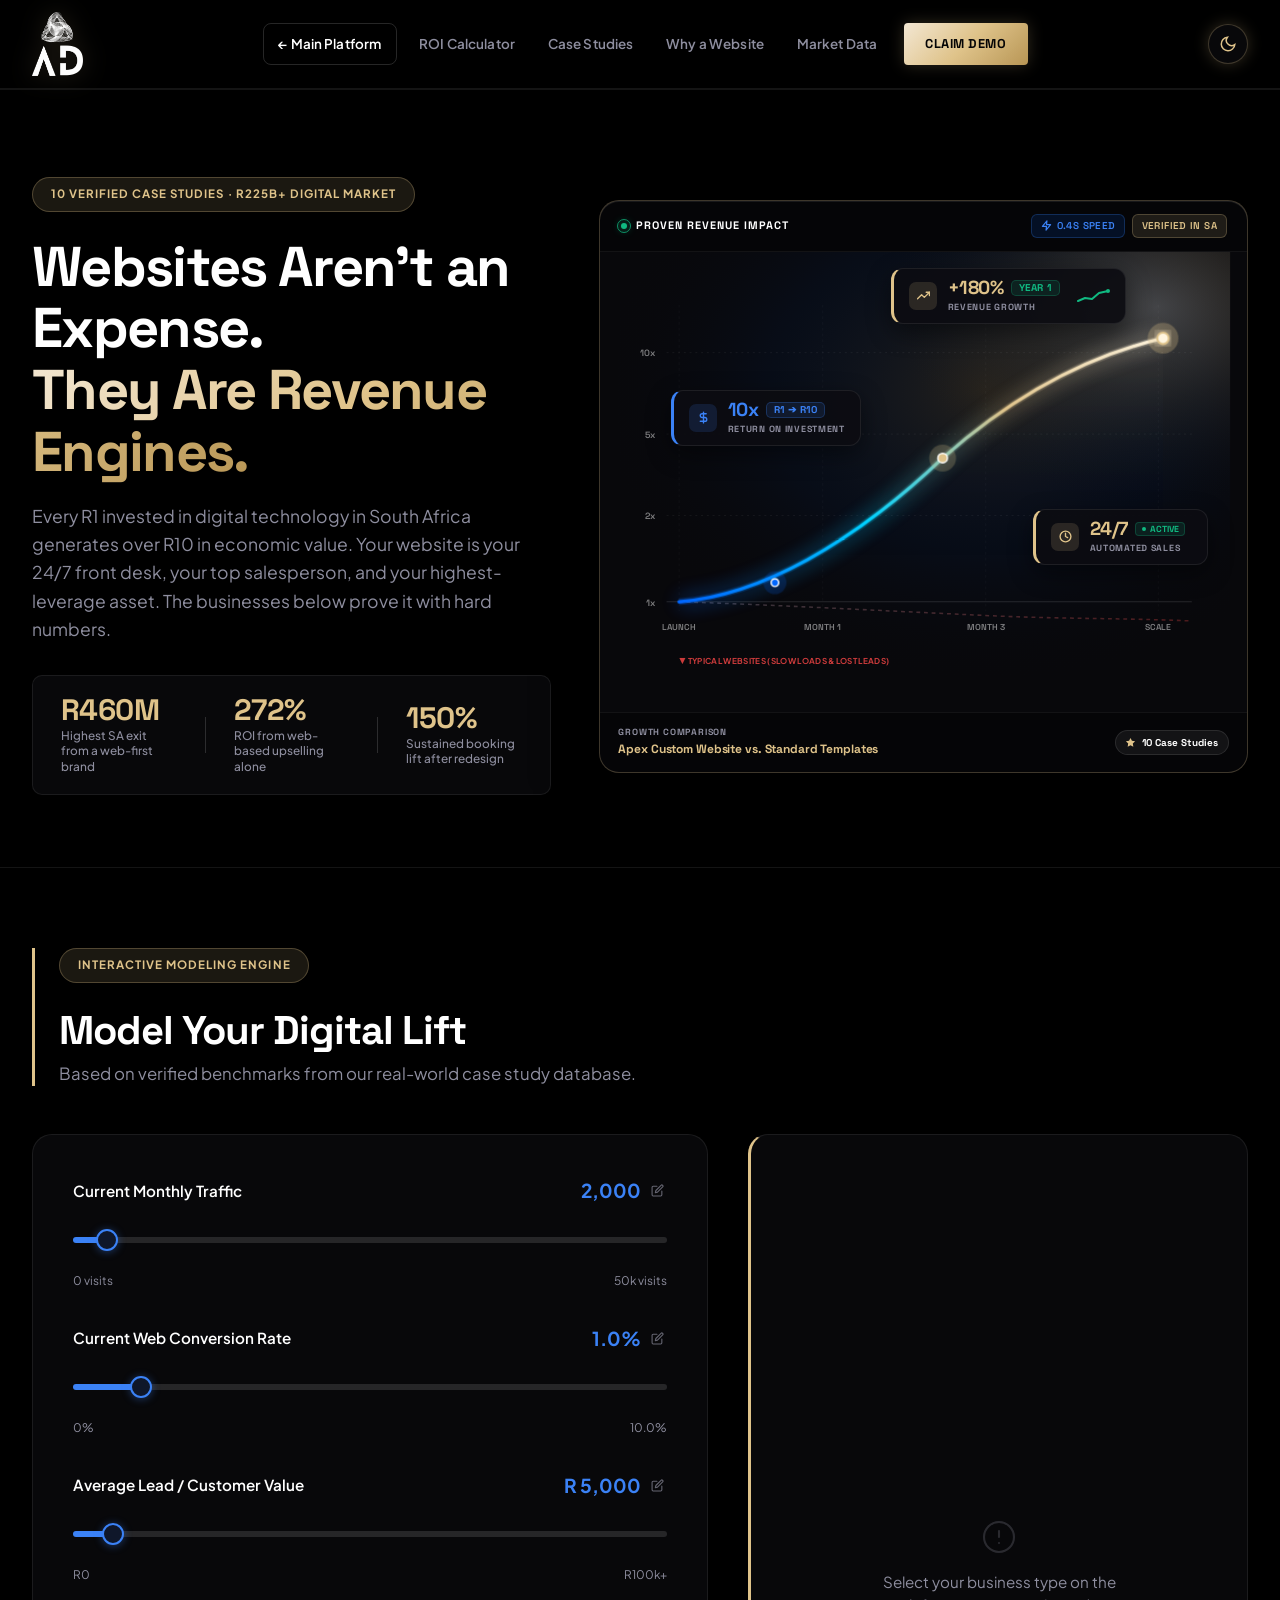
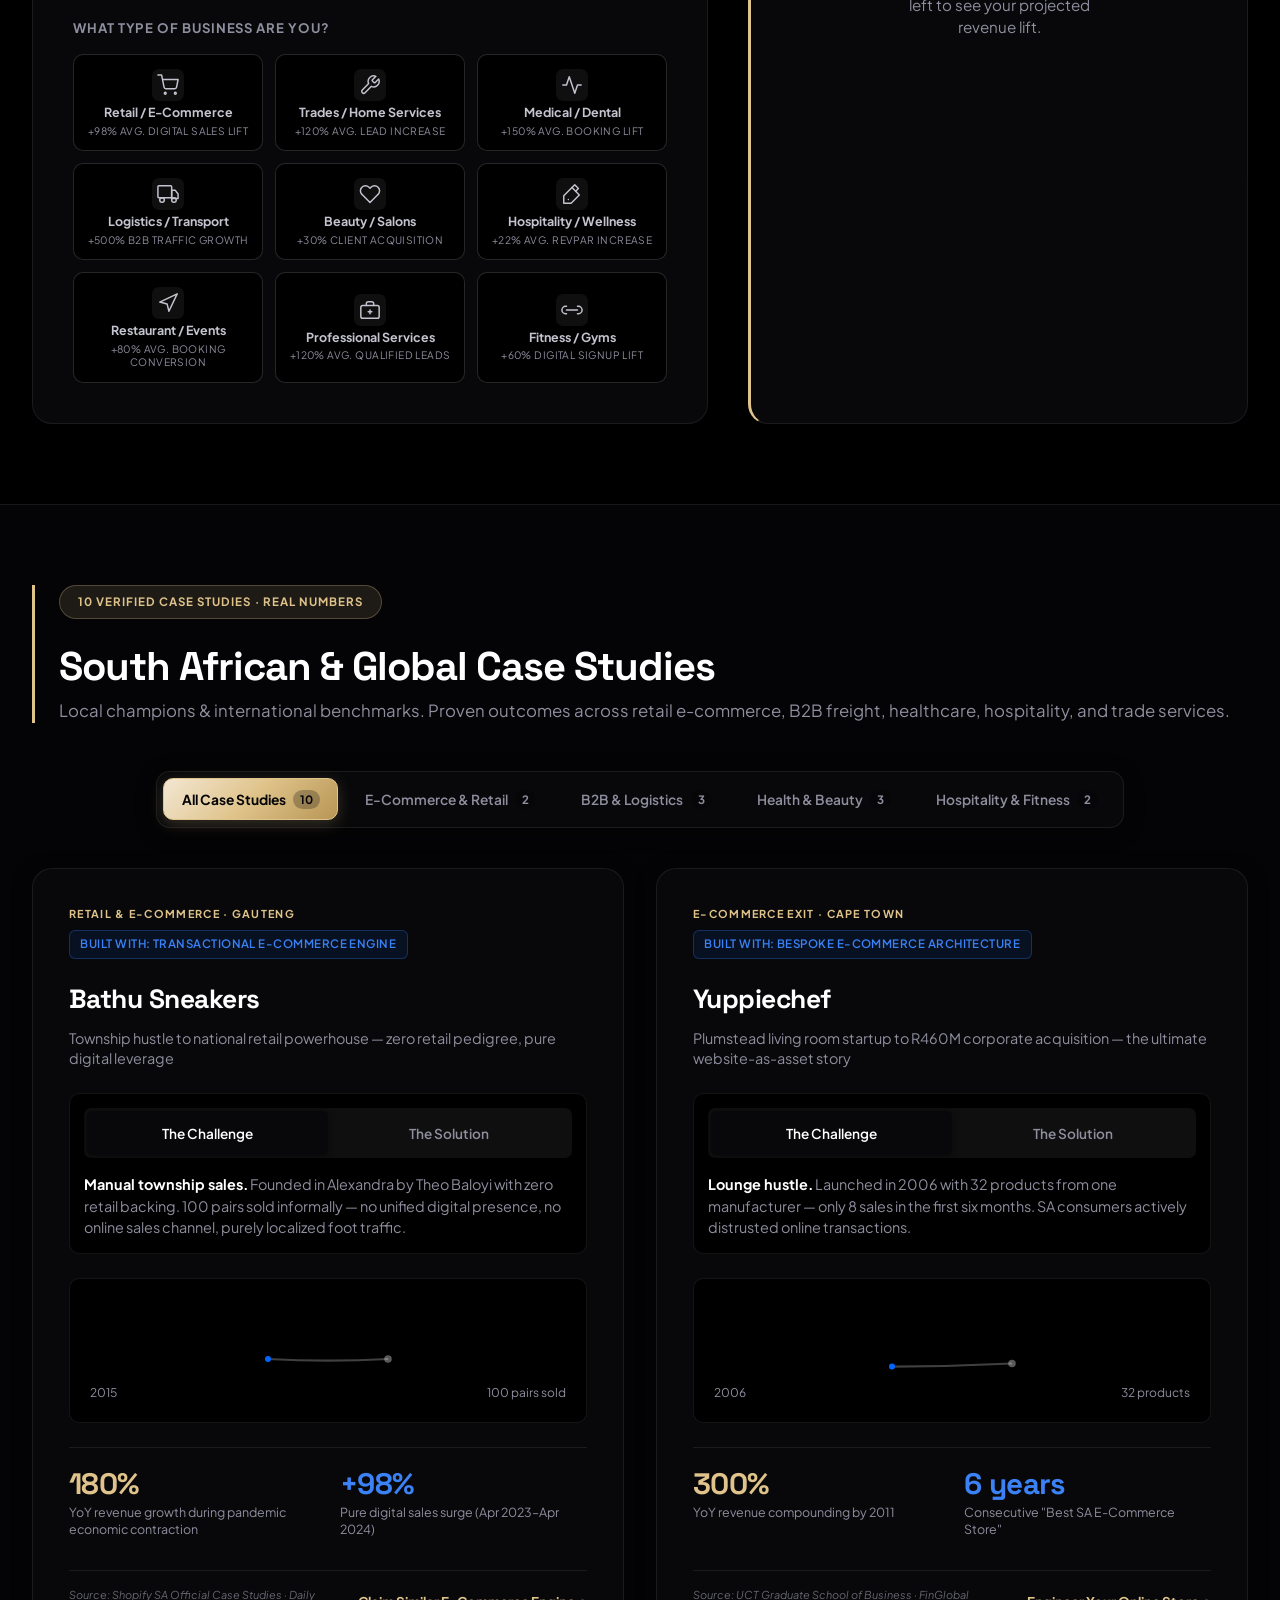
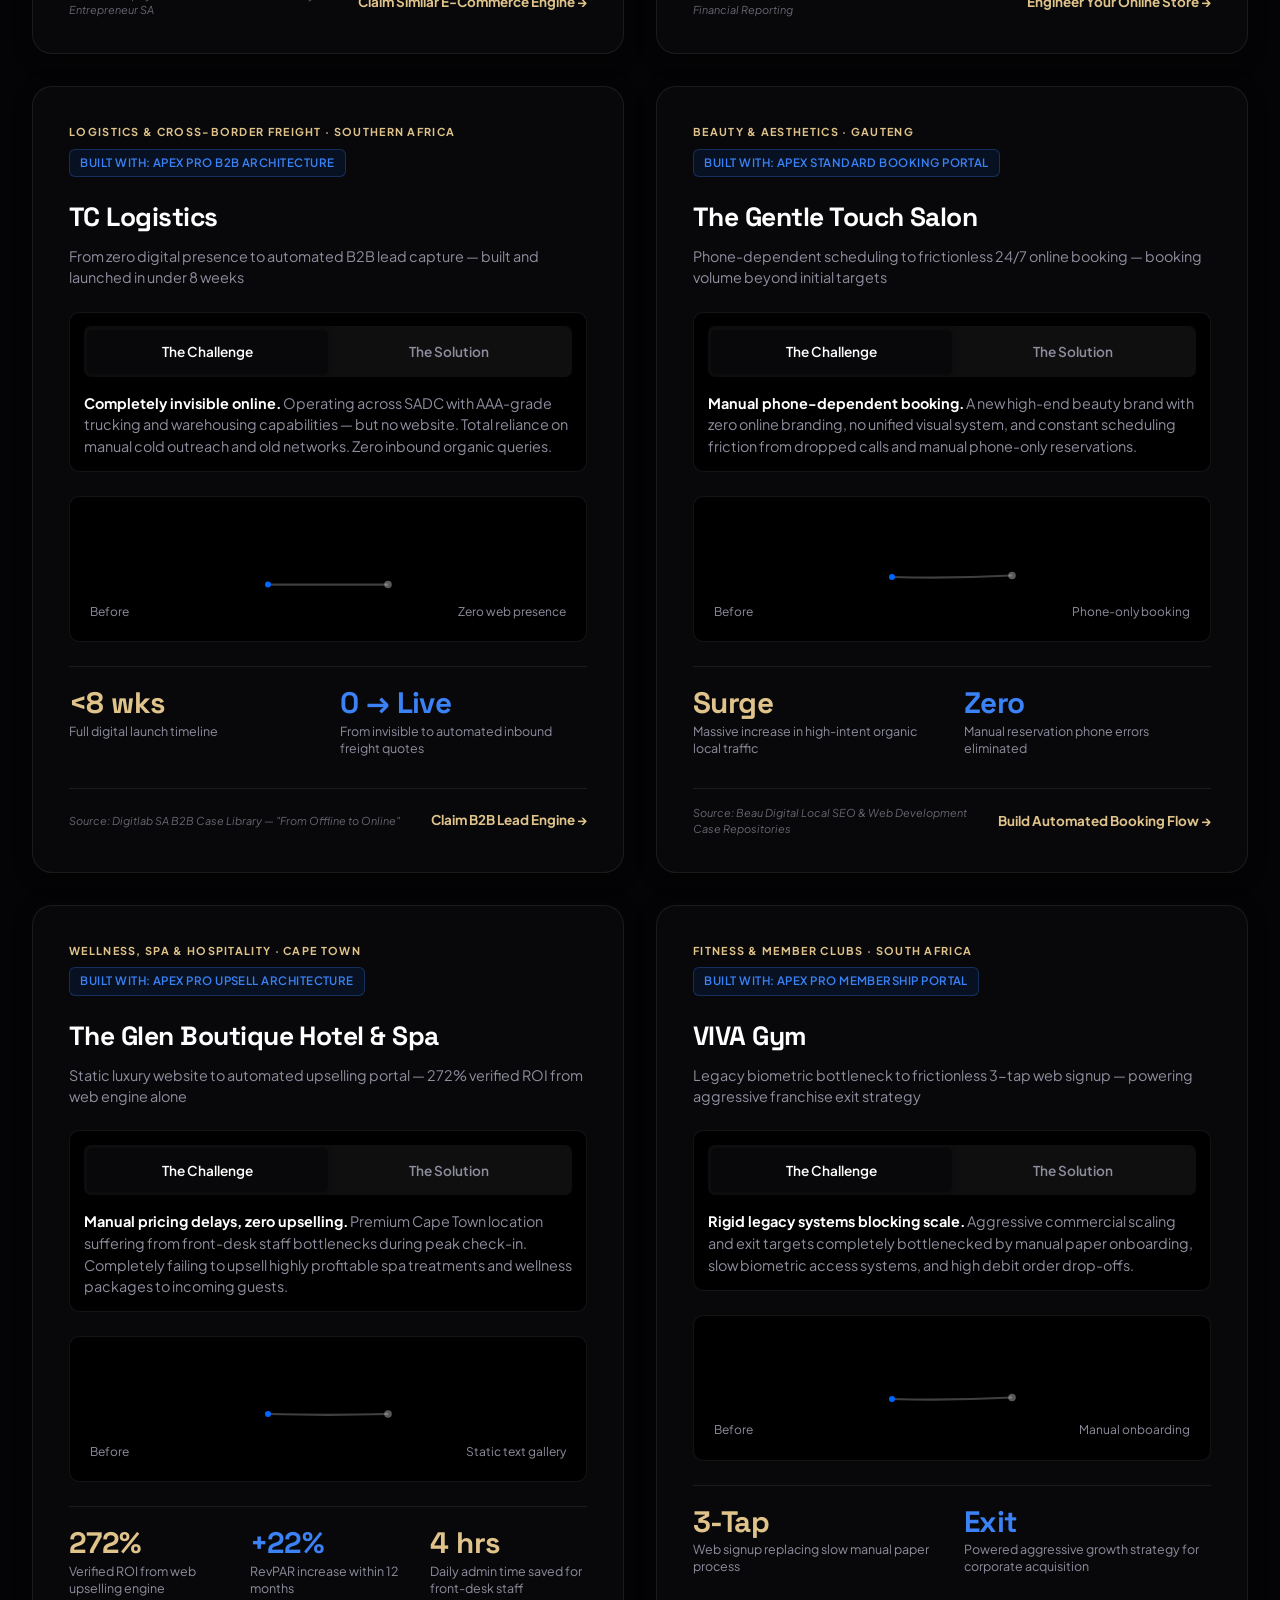
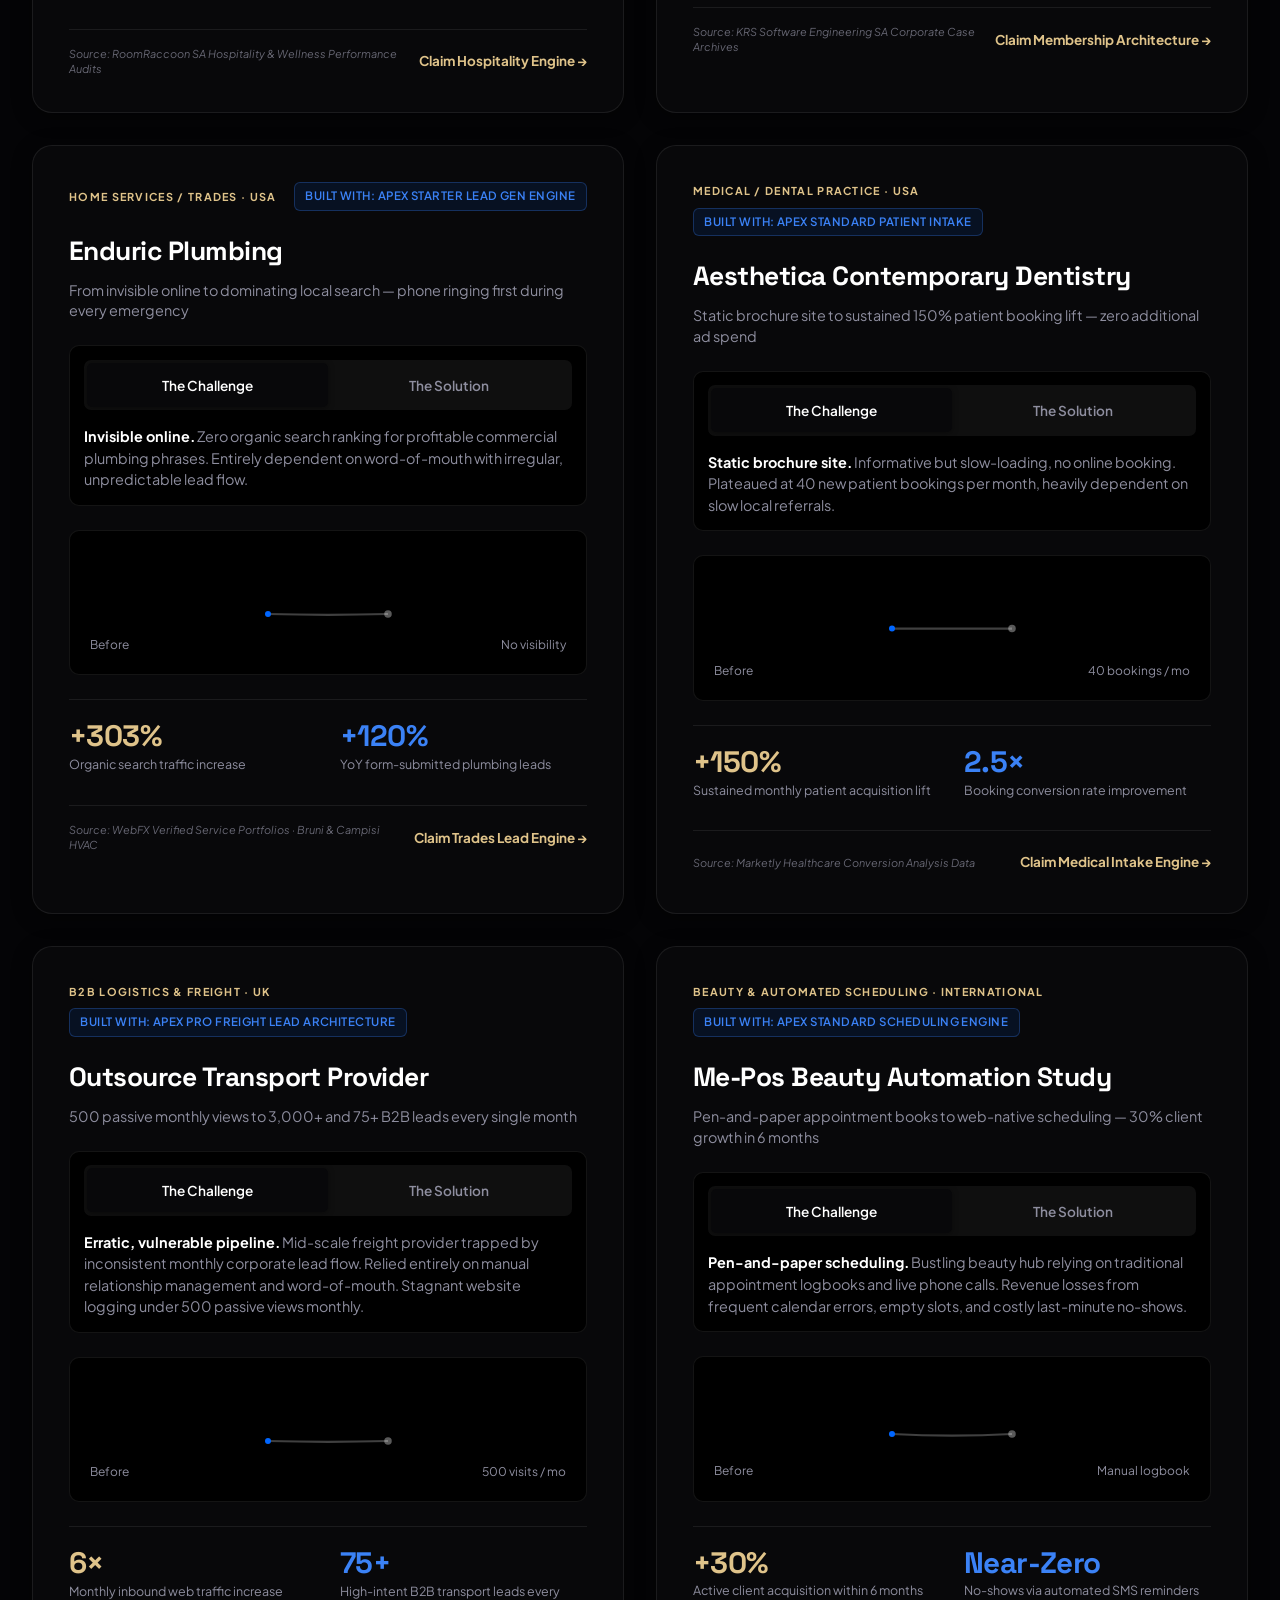
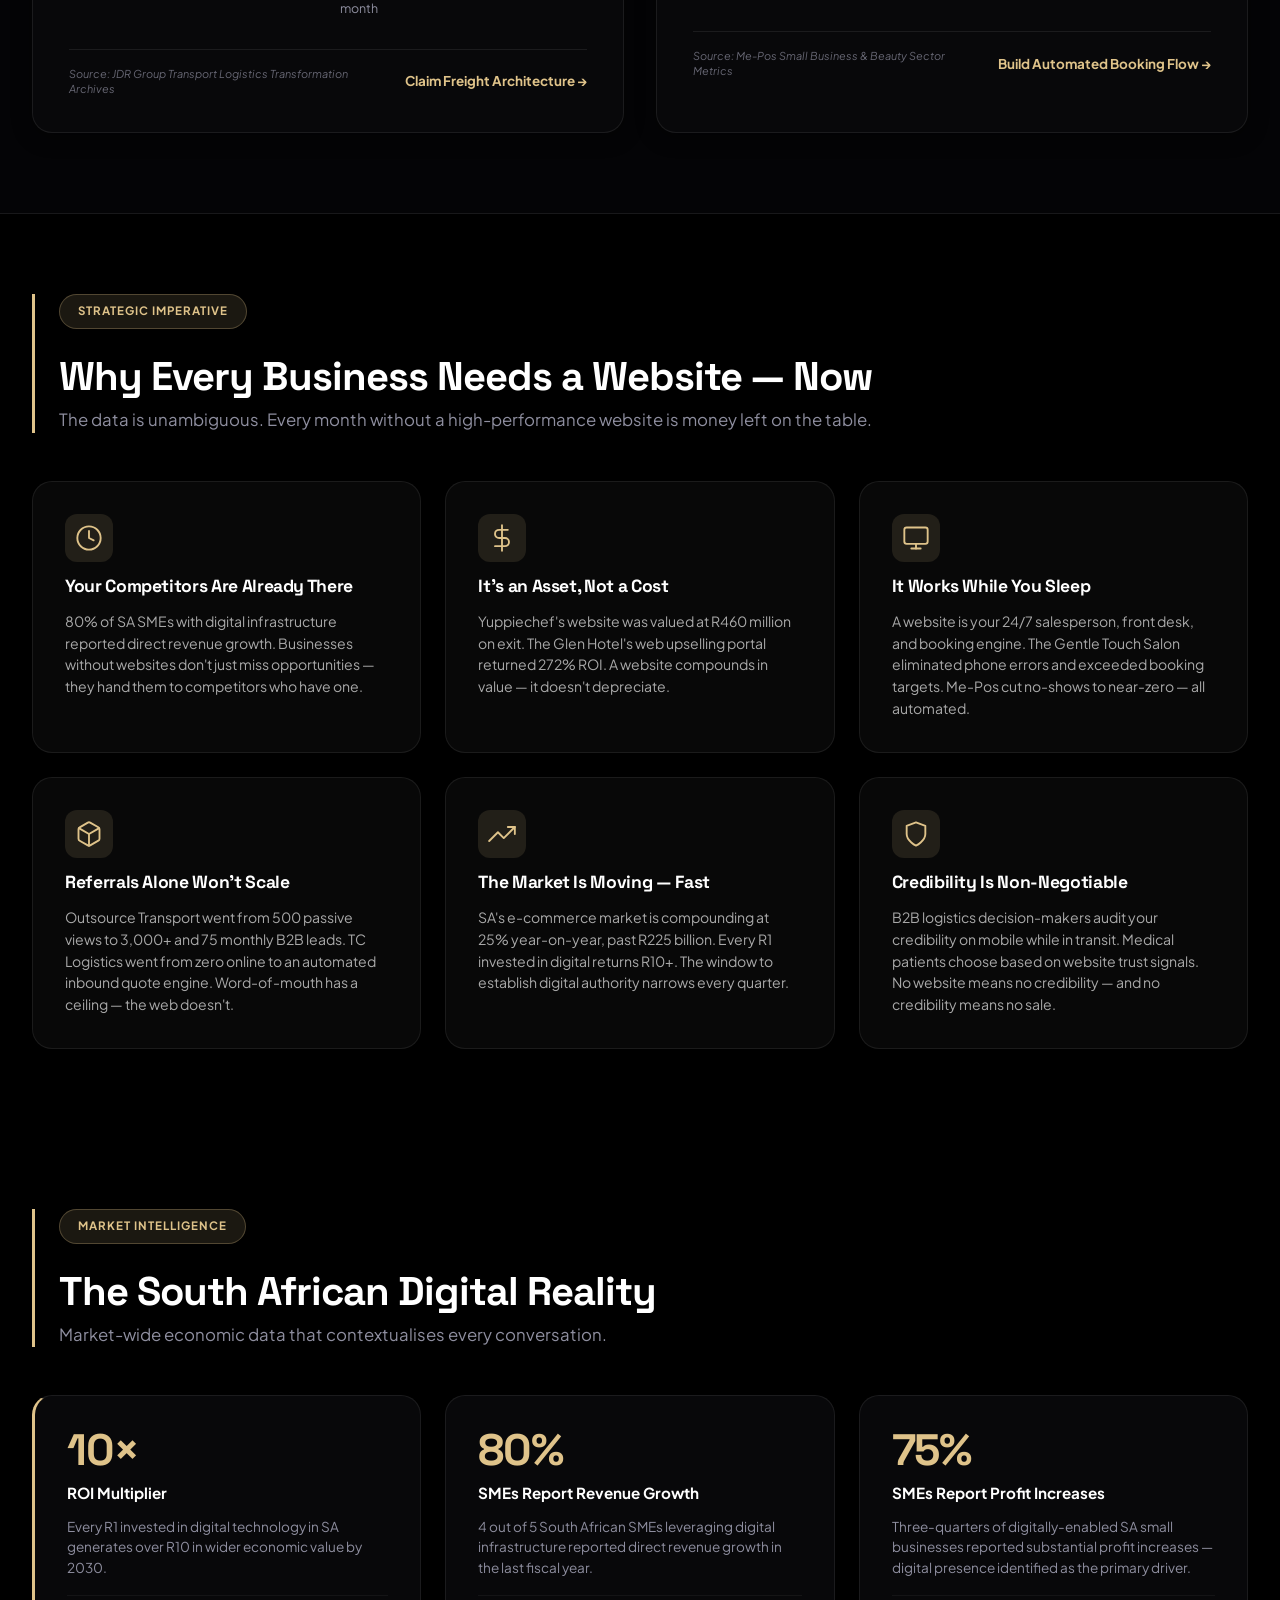
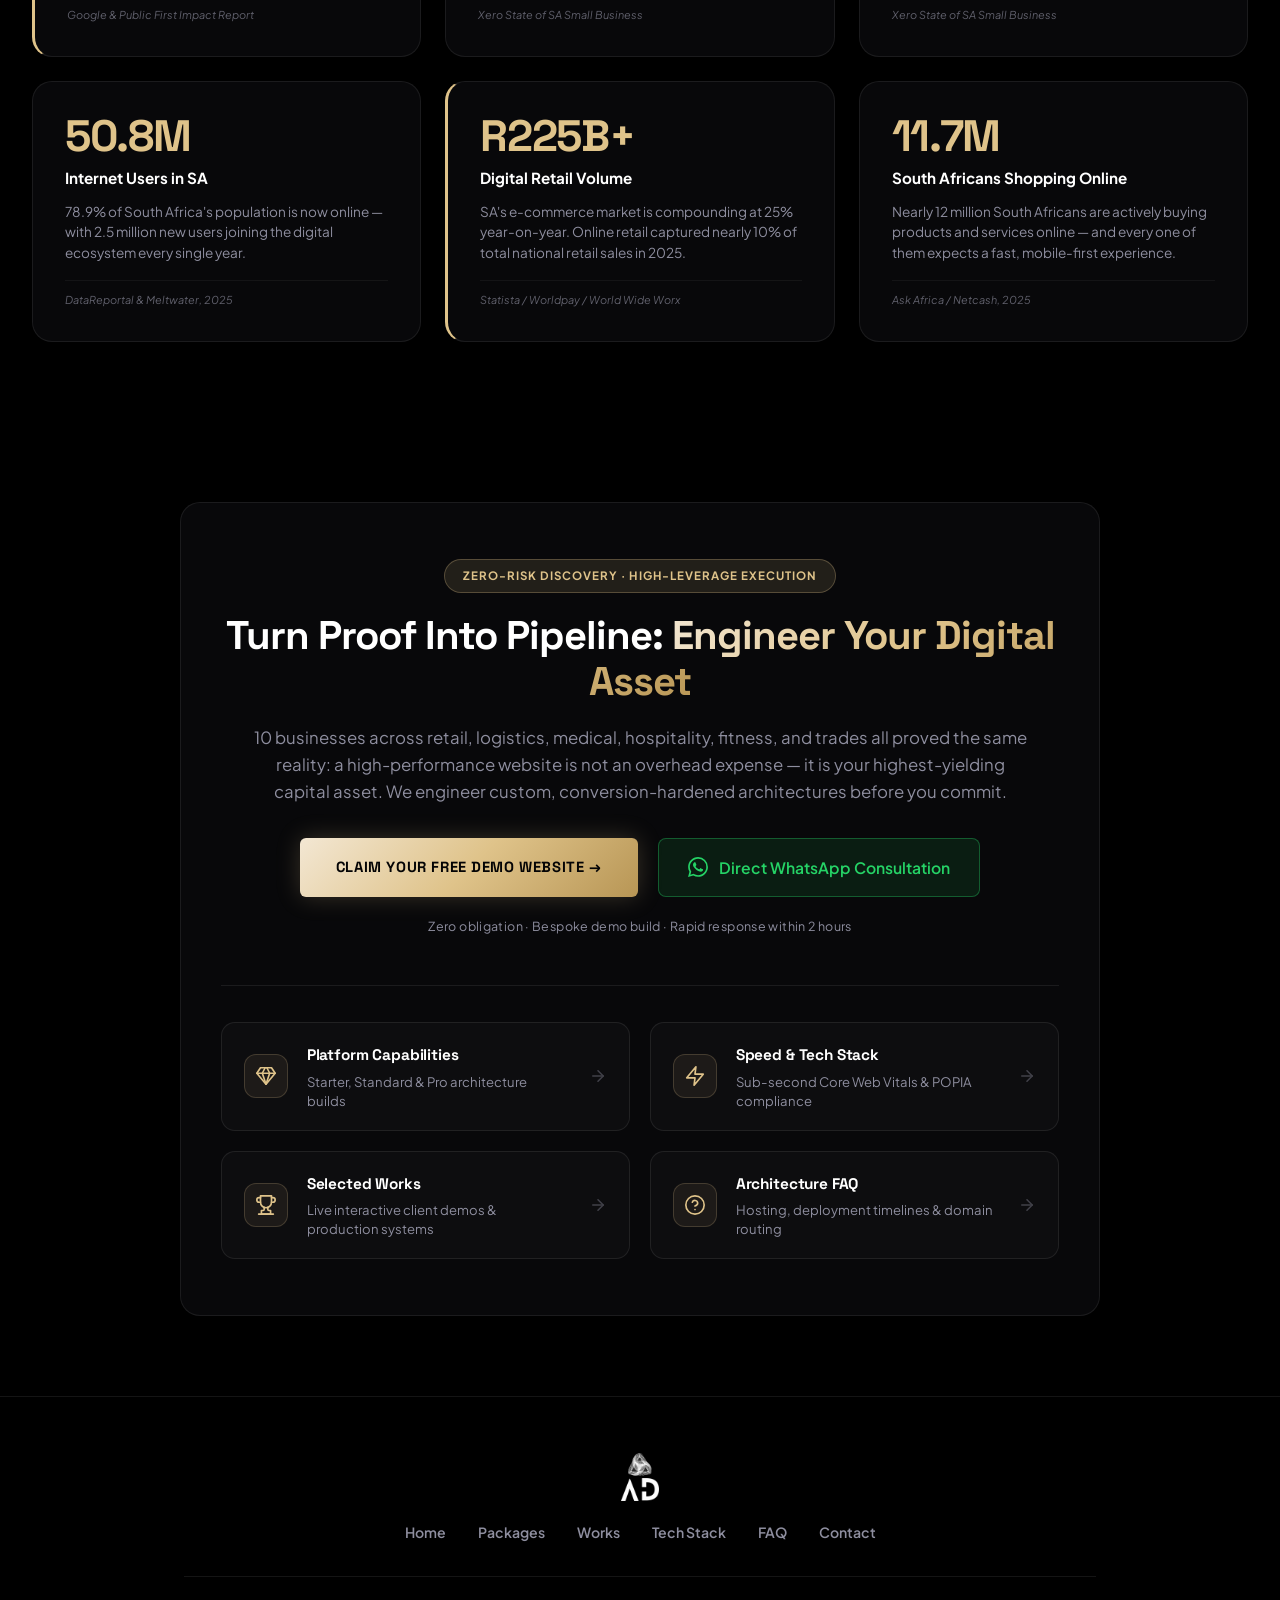
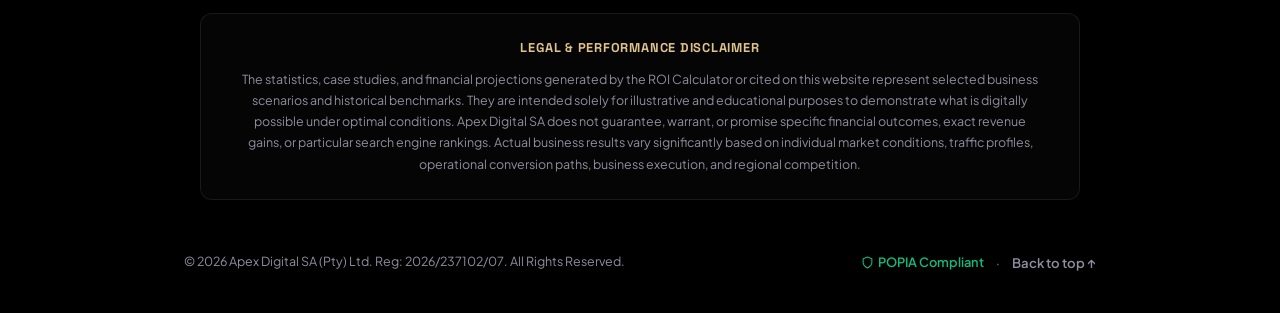
==== case-studies/index.html @ bbe8631a "fix(case-studies): elevate nav-toggle z-index and add SVG close X icon for mobile menu" ====
<!DOCTYPE html>
<html lang="en" data-theme="dark">

<head>
    <meta charset="UTF-8">
    <meta name="viewport" content="width=device-width, initial-scale=1.0">
    <title>Apex Digital — The ROI of a High-Performance Website</title>
    <meta name="description"
        content="Calculate your business's digital revenue lift. Explore 10 verified case studies of South African and global businesses that transformed their bottom line with results-driven web infrastructure.">

    <!-- Canonical URL & Plain-Text LLM Discovery Links -->
    <link rel="canonical" href="https://apexdigitalsa.com/case-studies/">
    <link rel="alternate" type="text/plain" title="LLMs Text" href="/llms.txt">
    <link rel="alternate" type="text/plain" title="LLMs Full Text" href="/llms-full.txt">

    <!-- South Africa Regional Geo Metadata -->
    <meta name="geo.region" content="ZA-KZN">
    <meta name="geo.placename" content="Durban">
    <meta name="geo.position" content="-29.8587;31.0218">
    <meta name="ICBM" content="-29.8587, 31.0218">

    <!-- Theme Initialization Script (Prevents FOUT) -->
    <script>
        (function () {
            const savedTheme = localStorage.getItem('apex_theme') || 'dark';
            document.documentElement.setAttribute('data-theme', savedTheme);
        })();
    </script>

    <!-- Google Fonts: Space Grotesk, Plus Jakarta Sans & Inter -->
    <link rel="preconnect" href="https://fonts.googleapis.com">
    <link rel="preconnect" href="https://fonts.gstatic.com" crossorigin>
    <link
        href="https://fonts.googleapis.com/css2?family=Space+Grotesk:wght@500;600;700&family=Plus+Jakarta+Sans:ital,wght@0,300;0,400;0,500;0,600;0,700;1,400&family=Inter:wght@400;500;600;700&display=swap"
        rel="stylesheet">

    <!-- Favicons -->
    <link rel="icon" type="image/webp" href="../assets/images/logo-icon-gold.webp" id="favicon">
    <link rel="apple-touch-icon" href="../assets/images/logo-icon-gold.webp">

    <!-- Open Graph Metadata -->
    <meta property="og:type" content="website">
    <meta property="og:site_name" content="Apex Digital SA">
    <meta property="og:url" content="https://apexdigitalsa.com/case-studies/">
    <meta property="og:title" content="Apex Digital — The ROI of a High-Performance Website">
    <meta property="og:description"
        content="Calculate your business's digital revenue lift. Explore 10 verified case studies of South African and global businesses.">
    <meta property="og:image" content="https://apexdigitalsa.com/assets/images/logo-dark.webp">
    <meta property="og:locale" content="en_ZA">

    <!-- Twitter Card Metadata -->
    <meta name="twitter:card" content="summary_large_image">
    <meta name="twitter:title" content="Apex Digital — The ROI of a High-Performance Website">
    <meta name="twitter:description"
        content="Calculate your business's digital revenue lift. Explore 10 verified case studies of South African and global businesses.">
    <meta name="twitter:image" content="https://apexdigitalsa.com/assets/images/logo-dark.webp">

    <link rel="stylesheet" href="styles.css?v=3.2">

    <!-- Complete Unified Schema.org & GEO Entity Graph -->
    <script type="application/ld+json">
    {
      "@context": "https://schema.org",
      "@graph": [
        {
          "@type": ["ProfessionalService", "Organization", "LocalBusiness"],
          "@id": "https://apexdigitalsa.com/#organization",
          "name": "Apex Digital SA",
          "legalName": "Apex Digital SA (Pty) Ltd",
          "taxID": "2026/237102/07",
          "url": "https://apexdigitalsa.com",
          "logo": "https://apexdigitalsa.com/assets/images/logo-dark.webp",
          "image": "https://apexdigitalsa.com/assets/images/logo-dark.webp",
          "telephone": "+27695224226",
          "email": "apexdigtl@gmail.com",
          "priceRange": "R1500 - R10000+",
          "address": {
            "@type": "PostalAddress",
            "streetAddress": "Umhlanga Ridge",
            "addressLocality": "Durban",
            "addressRegion": "KwaZulu-Natal",
            "postalCode": "4319",
            "addressCountry": "ZA"
          },
          "geo": {
            "@type": "GeoCoordinates",
            "latitude": -29.8587,
            "longitude": 31.0218
          },
          "sameAs": [
            "https://www.linkedin.com/company/apex-digital-southafrica/",
            "https://www.instagram.com/apexdigital_sa/",
            "https://linktr.ee/ApexDigital_",
            "https://share.google/1nVQq2o9XWzpIxlK1",
            "https://eservices.cipc.co.za/CompanySearch.aspx?reg=2026/237102/07"
          ]
        },
        {
          "@type": "WebSite",
          "@id": "https://apexdigitalsa.com/#website",
          "url": "https://apexdigitalsa.com",
          "name": "Apex Digital SA",
          "publisher": {
            "@id": "https://apexdigitalsa.com/#organization"
          }
        },
        {
          "@type": "CollectionPage",
          "@id": "https://apexdigitalsa.com/case-studies/#webpage",
          "url": "https://apexdigitalsa.com/case-studies/",
          "name": "Apex Digital ROI Case Study Showroom & Interactive Revenue Lift Calculator",
          "description": "Interactive case studies and ROI calculator demonstrating the real financial lift of high-performance websites for South African and global businesses across 10 business sectors.",
          "isPartOf": {
            "@id": "https://apexdigitalsa.com/#website"
          },
          "about": {
            "@id": "https://apexdigitalsa.com/#organization"
          },
          "breadcrumb": {
            "@id": "https://apexdigitalsa.com/case-studies/#breadcrumb"
          },
          "primaryImageOfPage": {
            "@type": "ImageObject",
            "url": "https://apexdigitalsa.com/assets/images/logo-dark.webp"
          },
          "inLanguage": "en-ZA"
        },
        {
          "@type": "BreadcrumbList",
          "@id": "https://apexdigitalsa.com/case-studies/#breadcrumb",
          "itemListElement": [
            {
              "@type": "ListItem",
              "position": 1,
              "name": "Home",
              "item": "https://apexdigitalsa.com/"
            },
            {
              "@type": "ListItem",
              "position": 2,
              "name": "Case Studies & ROI Engine",
              "item": "https://apexdigitalsa.com/case-studies/"
            }
          ]
        },
        {
          "@type": "WebApplication",
          "@id": "https://apexdigitalsa.com/case-studies/#roi-calculator",
          "name": "Apex Digital Revenue Lift & ROI Modeling Engine",
          "applicationCategory": "BusinessApplication",
          "operatingSystem": "All",
          "browserRequirements": "Requires modern JavaScript-enabled browser",
          "offers": {
            "@type": "Offer",
            "price": "0",
            "priceCurrency": "ZAR"
          },
          "description": "Interactive client modeling tool calculating monthly digital revenue projections, net revenue lift, and annualised value based on verified South African and international case study benchmarks."
        },
        {
          "@type": "ItemList",
          "@id": "https://apexdigitalsa.com/case-studies/#casestudies-list",
          "name": "10 Verified High-Performance Web ROI Case Studies",
          "numberOfItems": 10,
          "itemListElement": [
            {
              "@type": "ListItem",
              "position": 1,
              "item": {
                "@type": "CreativeWork",
                "name": "Bathu Sneakers — Township Hustle to National Retail Powerhouse",
                "description": "Migrated to unified Shopify omnichannel stack tying online ordering and inventory across 30+ stores. Result: 180% YoY revenue growth and +98% digital sales surge.",
                "genre": "Retail & E-Commerce"
              }
            },
            {
              "@type": "ListItem",
              "position": 2,
              "item": {
                "@type": "CreativeWork",
                "name": "Yuppiechef — Living Room Startup to R460M Corporate Acquisition",
                "description": "Built South Africa's benchmark trust-centered e-commerce UX growing from 32 products to 8,700+ SKUs. Result: 300% YoY revenue compounding and R460M corporate exit.",
                "genre": "E-Commerce Exit"
              }
            },
            {
              "@type": "ListItem",
              "position": 3,
              "item": {
                "@type": "CreativeWork",
                "name": "TC Logistics — Automated SADC Freight Quote Engine",
                "description": "Deployed high-performance B2B service architecture for cross-border freight and tracking. Result: Launched in under 8 weeks with automated inbound B2B quote pipeline.",
                "genre": "Logistics & Freight"
              }
            },
            {
              "@type": "ListItem",
              "position": 4,
              "item": {
                "@type": "CreativeWork",
                "name": "The Gentle Touch Salon — 24/7 Digital Booking & Intake",
                "description": "Replaced phone-dependent booking with custom real-time booking engine and treatment catalog. Result: Booking volume beyond targets and zero phone reservation errors.",
                "genre": "Beauty & Aesthetics"
              }
            },
            {
              "@type": "ListItem",
              "position": 5,
              "item": {
                "@type": "CreativeWork",
                "name": "The Glen Boutique Hotel & Spa — Automated Web Upselling Portal",
                "description": "Engineered web-native guest booking and automated pre-arrival spa upselling portal. Result: 272% verified ROI from web engine and +22% RevPAR increase.",
                "genre": "Hospitality & Wellness"
              }
            },
            {
              "@type": "ListItem",
              "position": 6,
              "item": {
                "@type": "CreativeWork",
                "name": "VIVA Gym — Frictionless 3-Tap Web Member Onboarding",
                "description": "Replaced manual paper onboarding and biometric bottlenecks with a mobile-first transactional portal. Result: 3-tap signup and accelerated franchise growth.",
                "genre": "Fitness & Member Clubs"
              }
            },
            {
              "@type": "ListItem",
              "position": 7,
              "item": {
                "@type": "CreativeWork",
                "name": "Enduric Plumbing — Search Dominance for Emergency Trades",
                "description": "Architectural crawl optimization, keyword restructuring, and long-form service hubs. Result: +303% organic search traffic and +120% YoY submitted leads.",
                "genre": "Trades & Home Services"
              }
            },
            {
              "@type": "ListItem",
              "position": 8,
              "item": {
                "@type": "CreativeWork",
                "name": "Aesthetica Contemporary Dentistry — High-Trust Patient Intake",
                "description": "Conversion-focused redesign with credential authority and streamlined patient booking. Result: +150% monthly booking lift and 2.5x conversion rate.",
                "genre": "Medical & Dental"
              }
            },
            {
              "@type": "ListItem",
              "position": 9,
              "item": {
                "@type": "CreativeWork",
                "name": "Outsource Transport Provider — Inbound B2B Freight Engine",
                "description": "Targeted corporate shipping portal engineered around fleet capacities and route inquiries. Result: 6x monthly inbound traffic and 75+ monthly B2B leads.",
                "genre": "B2B Logistics"
              }
            },
            {
              "@type": "ListItem",
              "position": 10,
              "item": {
                "@type": "CreativeWork",
                "name": "Me-Pos Beauty Automation — Automated Calendar & SMS Engine",
                "description": "Web-native booking integration with automated SMS confirmation reminders. Result: +30% client acquisition in 6 months and near-zero no-shows.",
                "genre": "Beauty & Salons"
              }
            }
          ]
        }
      ]
    }
    </script>
</head>

<body>

    <!-- ── Header ──────────────────────────── -->
    <header class="header">
        <div class="header-container">
            <a href="/" class="logo-link" title="Apex Digital Home">
                <img src="../assets/images/logo-dark-no-text.webp" alt="Apex Digital" class="logo" id="nav-logo-img" width="220" height="96">
            </a>
            <nav class="main-nav" id="main-nav">
                <a href="/" class="nav-link nav-home">← Main Platform</a>
                <a href="#calculator" class="nav-link">ROI Calculator</a>
                <a href="#case-studies-vault" class="nav-link">Case Studies</a>
                <a href="#why-website" class="nav-link">Why a Website</a>
                <a href="#market-data" class="nav-link">Market Data</a>
                <a href="../#strategy" onclick="openModal('Navigation Header'); return false;" class="nav-link nav-cta">Claim Demo</a>
            </nav>
            <div class="header-actions">
                <!-- Light / Dark Theme Switcher Button -->
                <button class="theme-toggle-btn" id="theme-toggle-btn" onclick="toggleTheme()" aria-label="Toggle Theme">
                    <svg id="theme-icon" viewBox="0 0 24 24" fill="none" stroke="currentColor" stroke-width="2">
                        <path d="M21 12.79A9 9 0 1 1 11.21 3 7 7 0 0 0 21 12.79z" />
                    </svg>
                </button>
                <button class="nav-toggle" id="nav-toggle" aria-label="Toggle navigation menu">
                    <svg class="hamburger-icon" width="24" height="24" viewBox="0 0 24 24" fill="none" stroke="currentColor" stroke-width="2" stroke-linecap="round" stroke-linejoin="round">
                        <line x1="3" y1="6" x2="21" y2="6"></line>
                        <line x1="3" y1="12" x2="21" y2="12"></line>
                        <line x1="3" y1="18" x2="21" y2="18"></line>
                    </svg>
                    <svg class="close-icon" width="24" height="24" viewBox="0 0 24 24" fill="none" stroke="currentColor" stroke-width="2" stroke-linecap="round" stroke-linejoin="round">
                        <line x1="18" y1="6" x2="6" y2="18"></line>
                        <line x1="6" y1="6" x2="18" y2="18"></line>
                    </svg>
                </button>
            </div>
        </div>
    </header>

    <main>

        <!-- ── Hero ─────────────────────────── -->
        <section class="hero">
            <div class="container hero-container">
                <div class="hero-content-left">
                    <div class="badge">10 Verified Case Studies · R225B+ Digital Market</div>
                    <h1 class="hero-title">
                        Websites Aren't an Expense.<br>
                        <span class="accent-text">They Are Revenue Engines.</span>
                    </h1>
                    <p class="hero-subtitle">
                        Every R1 invested in digital technology in South Africa generates over R10 in economic value.
                        Your website is your 24/7 front desk, your top salesperson, and your highest-leverage asset. The
                        businesses below prove it with hard numbers.
                    </p>
                    <div class="hero-proof-strip">
                        <div class="proof-item">
                            <span class="proof-num">R460M</span>
                            <span class="proof-label">Highest SA exit from a web-first brand</span>
                        </div>
                        <div class="proof-divider"></div>
                        <div class="proof-item">
                            <span class="proof-num">272%</span>
                            <span class="proof-label">ROI from web-based upselling alone</span>
                        </div>
                        <div class="proof-divider"></div>
                        <div class="proof-item">
                            <span class="proof-num">150%</span>
                            <span class="proof-label">Sustained booking lift after redesign</span>
                        </div>
                    </div>
                </div>
                <div class="hero-content-right">
                    <div class="hero-telemetry-hud" id="hero-telemetry-hud" role="region" aria-label="Digital Growth Telemetry HUD">
                        <!-- Top Telemetry Status Header -->
                        <div class="hud-header">
                            <div class="hud-status">
                                <span class="hud-live-beacon">
                                    <span class="hud-beacon-ring"></span>
                                    <span class="hud-beacon-core"></span>
                                </span>
                                <span class="hud-status-text">PROVEN REVENUE IMPACT</span>
                            </div>
                            <div class="hud-meta-tags">
                                <span class="hud-tag hud-tag--speed">
                                    <svg width="11" height="11" viewBox="0 0 24 24" fill="none" stroke="currentColor" stroke-width="2.5" stroke-linecap="round" stroke-linejoin="round">
                                        <polygon points="13 2 3 14 12 14 11 22 21 10 12 10 13 2"></polygon>
                                    </svg>
                                    0.4s SPEED
                                </span>
                                <span class="hud-tag hud-tag--proven">VERIFIED IN SA</span>
                            </div>
                        </div>

                        <!-- Main Telemetry SVG Viewport -->
                        <div class="hud-canvas-wrap">
                            <svg id="hero-growth-mesh" viewBox="0 0 640 480" width="100%" height="100%" aria-hidden="true">
                                <defs>
                                     <!-- Background Ambient Light Fields -->
                                     <radialGradient id="apex-ambient-glow" cx="60%" cy="30%" r="65%">
                                         <stop offset="0%" stop-color="#DFC38A" stop-opacity="0.13" />
                                         <stop offset="55%" stop-color="#0066FF" stop-opacity="0.05" />
                                         <stop offset="100%" stop-color="#000000" stop-opacity="0" />
                                     </radialGradient>
                                     <radialGradient id="apex-peak-burst" cx="88%" cy="12%" r="45%">
                                         <stop offset="0%" stop-color="#F3E7D3" stop-opacity="0.25" />
                                         <stop offset="45%" stop-color="#DFC38A" stop-opacity="0.09" />
                                         <stop offset="100%" stop-color="#000000" stop-opacity="0" />
                                     </radialGradient>

                                     <!-- Metallic Trajectory Gradients -->
                                     <linearGradient id="apex-surge-grad" x1="0%" y1="100%" x2="100%" y2="0%">
                                         <stop offset="0%" stop-color="#0066FF" />
                                         <stop offset="35%" stop-color="#00D2FF" />
                                         <stop offset="70%" stop-color="#DFC38A" />
                                         <stop offset="100%" stop-color="#FFF5DF" />
                                     </linearGradient>

                                     <!-- Area Fill Beneath Trajectory -->
                                     <linearGradient id="apex-area-fill" x1="0%" y1="0%" x2="0%" y2="100%">
                                         <stop offset="0%" stop-color="#DFC38A" stop-opacity="0.14" />
                                         <stop offset="50%" stop-color="#0066FF" stop-opacity="0.05" />
                                         <stop offset="100%" stop-color="#000000" stop-opacity="0.0" />
                                     </linearGradient>

                                     <!-- Stagnant Baseline Gradient -->
                                     <linearGradient id="baseline-grad" x1="0%" y1="0%" x2="100%" y2="0%">
                                         <stop offset="0%" stop-color="#8E8E9F" stop-opacity="0.35" />
                                         <stop offset="100%" stop-color="#EF4444" stop-opacity="0.3" />
                                     </linearGradient>

                                     <!-- Soft Neon Filters -->
                                     <filter id="hud-glow" x="-20%" y="-20%" width="140%" height="140%">
                                         <feGaussianBlur stdDeviation="6" result="blur" />
                                         <feMerge>
                                             <feMergeNode in="blur" />
                                             <feMergeNode in="SourceGraphic" />
                                         </feMerge>
                                     </filter>
                                     <filter id="hud-intense-glow" x="-40%" y="-40%" width="180%" height="180%">
                                         <feGaussianBlur stdDeviation="10" result="blur1" />
                                         <feGaussianBlur stdDeviation="4" result="blur2" />
                                         <feMerge>
                                             <feMergeNode in="blur1" />
                                             <feMergeNode in="blur2" />
                                             <feMergeNode in="SourceGraphic" />
                                         </feMerge>
                                     </filter>
                                 </defs>

                                 <!-- Background Ambient Radials -->
                                 <rect width="640" height="480" fill="url(#apex-ambient-glow)" />
                                 <rect width="640" height="480" fill="url(#apex-peak-burst)" />

                                 <!-- HUD Coordinate System / Grid Lines -->
                                 <g class="hud-grid-group">
                                     <!-- Horizontal Value Reference Axes -->
                                     <line class="hud-grid-line" x1="52" y1="105" x2="600" y2="105" stroke-width="1" stroke-dasharray="2,4" />
                                     <line class="hud-grid-line" x1="52" y1="190" x2="600" y2="190" stroke-width="1" stroke-dasharray="2,4" />
                                     <line class="hud-grid-line" x1="52" y1="275" x2="600" y2="275" stroke-width="1" stroke-dasharray="2,4" />
                                     <line class="hud-grid-baseline" x1="52" y1="365" x2="600" y2="365" stroke-width="1.2" />

                                     <!-- Vertical Timeline Reference Axes -->
                                     <line class="hud-grid-vert" x1="65" y1="55" x2="65" y2="375" stroke-width="1" stroke-dasharray="3,3" />
                                     <line class="hud-grid-vert" x1="215" y1="55" x2="215" y2="375" stroke-width="1" stroke-dasharray="3,3" />
                                     <line class="hud-grid-vert" x1="385" y1="55" x2="385" y2="375" stroke-width="1" stroke-dasharray="3,3" />
                                     <line class="hud-grid-vert" x1="565" y1="55" x2="565" y2="375" stroke-width="1" stroke-dasharray="3,3" />

                                     <!-- Coordinate Axis Ticks / Labels -->
                                     <text class="hud-axis-text" x="40" y="109" font-size="9.5" text-anchor="end">10x</text>
                                     <text class="hud-axis-text" x="40" y="194" font-size="9.5" text-anchor="end">5x</text>
                                     <text class="hud-axis-text" x="40" y="279" font-size="9.5" text-anchor="end">2x</text>
                                     <text class="hud-axis-text" x="40" y="369" font-size="9.5" text-anchor="end">1x</text>

                                     <text class="hud-axis-text" x="65" y="394" font-size="9" text-anchor="middle">LAUNCH</text>
                                     <text class="hud-axis-text" x="215" y="394" font-size="9" text-anchor="middle">MONTH 1</text>
                                     <text class="hud-axis-text" x="385" y="394" font-size="9" text-anchor="middle">MONTH 3</text>
                                     <text class="hud-axis-text" x="565" y="394" font-size="9" text-anchor="middle">SCALE</text>
                                 </g>

                                 <!-- Dual Trajectory Curves -->
                                 <!-- Baseline Stagnant Curve (Standard Websites) -->
                                 <g class="hud-baseline-trajectory">
                                     <path d="M 65,365 C 160,368 270,374 400,380 C 475,383 530,382 600,385"
                                           fill="none" stroke="url(#baseline-grad)" stroke-width="1.6" stroke-dasharray="4,4" />
                                     <text x="65" y="430" fill="rgba(239, 68, 68, 0.85)" font-size="8.5" font-family="'Plus Jakarta Sans', sans-serif" font-weight="700" letter-spacing="0.04em">
                                         ▼ TYPICAL WEBSITES (SLOW LOADS &amp; LOST LEADS)
                                     </text>
                                 </g>

                                 <!-- Apex Compounding Trajectory Area Fill -->
                                 <path class="apex-area-surge"
                                       d="M 65,365 C 150,358 245,305 340,215 C 425,140 505,105 570,90 L 570,365 Z"
                                       fill="url(#apex-area-fill)" />

                                 <!-- Apex Underglow Path -->
                                 <path class="apex-path-underglow"
                                       d="M 65,365 C 150,358 245,305 340,215 C 425,140 505,105 570,90"
                                       fill="none" stroke="url(#apex-surge-grad)" stroke-width="7" opacity="0.32" filter="url(#hud-intense-glow)" />

                                 <!-- Apex Main Trajectory Solid Radiant Path -->
                                 <path class="apex-path-solid"
                                       d="M 65,365 C 150,358 245,305 340,215 C 425,140 505,105 570,90"
                                       fill="none" stroke="url(#apex-surge-grad)" stroke-width="3.5" stroke-linecap="round" />

                                 <!-- Milestone Radar Nodes along Curve -->
                                 <!-- Node 1: Launch / Speed Gateway (x: 165, y: 345) -->
                                 <g class="hud-node" transform="translate(165, 345)">
                                     <circle r="12" fill="rgba(0,102,255,0.18)" class="node-radar-ring" />
                                     <circle r="4" fill="#0066FF" stroke="#FFFFFF" stroke-width="1.5" />
                                 </g>

                                 <!-- Node 2: Inflection / Conversion Lift (x: 340, y: 215) -->
                                 <g class="hud-node" transform="translate(340, 215)">
                                     <circle r="14" fill="rgba(223,195,138,0.22)" class="node-radar-ring node-radar-ring--gold" />
                                     <circle r="5" fill="#DFC38A" stroke="#FFFFFF" stroke-width="1.5" />
                                 </g>

                                 <!-- Node 3: Apex Peak Acceleration (x: 570, y: 90) -->
                                 <g class="hud-node" transform="translate(570, 90)">
                                     <circle r="16" fill="rgba(223,195,138,0.28)" class="node-radar-ring node-radar-ring--gold" />
                                     <circle r="6" fill="#FFF5DF" stroke="#DFC38A" stroke-width="2" filter="url(#hud-glow)" />
                                 </g>
                            </svg>

                            <!-- Streamlined Floating High-Status KPI Cards -->
                            <!-- Badge 1: Peak Revenue (+180%) -->
                            <div class="hud-floating-card hud-card-peak" role="group" aria-label="180% Revenue Growth Metric">
                                <div class="hud-card-inner hud-card-inner--gold">
                                    <div class="hud-pill-lead">
                                        <div class="hud-icon-box hud-icon-box--gold">
                                            <svg width="13" height="13" viewBox="0 0 24 24" fill="none" stroke="currentColor" stroke-width="2.5" stroke-linecap="round" stroke-linejoin="round">
                                                <polyline points="23 6 13.5 15.5 8.5 10.5 1 18"></polyline>
                                                <polyline points="17 6 23 6 23 12"></polyline>
                                            </svg>
                                        </div>
                                        <div class="hud-pill-data">
                                            <div class="hud-pill-stat">
                                                <span class="hud-val hud-val--gold">+180%</span>
                                                <span class="hud-tag-mini hud-tag-mini--green">YEAR 1</span>
                                            </div>
                                            <span class="hud-pill-sub">REVENUE GROWTH</span>
                                        </div>
                                    </div>
                                    <div class="hud-card-sparkline">
                                        <svg width="34" height="14" viewBox="0 0 34 14" fill="none">
                                            <path d="M 2,12 L 9,9 L 16,10 L 23,4 L 32,2" stroke="#10B981" stroke-width="2" stroke-linecap="round" stroke-linejoin="round"/>
                                            <circle cx="32" cy="2" r="2" fill="#10B981"/>
                                        </svg>
                                    </div>
                                </div>
                            </div>

                            <!-- Badge 2: Multiplier (10x Return on Investment) -->
                            <div class="hud-floating-card hud-card-roi" role="group" aria-label="10x Return On Investment Metric">
                                <div class="hud-card-inner hud-card-inner--blue">
                                    <div class="hud-pill-lead">
                                        <div class="hud-icon-box hud-icon-box--blue">
                                            <svg width="13" height="13" viewBox="0 0 24 24" fill="none" stroke="currentColor" stroke-width="2.5" stroke-linecap="round" stroke-linejoin="round">
                                                <path d="M12 2v20M17 5H9.5a3.5 3.5 0 0 0 0 7h5a3.5 3.5 0 0 1 0 7H6"></path>
                                            </svg>
                                        </div>
                                        <div class="hud-pill-data">
                                            <div class="hud-pill-stat">
                                                <span class="hud-val hud-val--blue">10x</span>
                                                <span class="hud-tag-mini hud-tag-mini--blue">R1 ➔ R10</span>
                                            </div>
                                            <span class="hud-pill-sub">RETURN ON INVESTMENT</span>
                                        </div>
                                    </div>
                                </div>
                            </div>

                            <!-- Badge 3: Automated Sales (24/7 Always-On) -->
                            <div class="hud-floating-card hud-card-sales" role="group" aria-label="24/7 Automated Sales Metric">
                                <div class="hud-card-inner hud-card-inner--gold">
                                    <div class="hud-pill-lead">
                                        <div class="hud-icon-box hud-icon-box--gold">
                                            <svg width="13" height="13" viewBox="0 0 24 24" fill="none" stroke="currentColor" stroke-width="2.5" stroke-linecap="round" stroke-linejoin="round">
                                                <circle cx="12" cy="12" r="10"></circle>
                                                <polyline points="12 6 12 12 16 14"></polyline>
                                            </svg>
                                        </div>
                                        <div class="hud-pill-data">
                                            <div class="hud-pill-stat">
                                                <span class="hud-val hud-val--gold">24/7</span>
                                                <span class="hud-live-tag">
                                                    <span class="hud-live-dot-green"></span>
                                                    ACTIVE
                                                </span>
                                            </div>
                                            <span class="hud-pill-sub">AUTOMATED SALES</span>
                                        </div>
                                    </div>
                                </div>
                            </div>
                        </div>

                        <!-- Telemetry Footer Horizon -->
                        <div class="hud-footer">
                            <div class="hud-footer-left">
                                <span class="hud-footer-caption">GROWTH COMPARISON</span>
                                <span class="hud-footer-title">Apex Custom Website vs. Standard Templates</span>
                            </div>
                            <div class="hud-footer-right">
                                <span class="hud-footer-badge">
                                    <svg width="11" height="11" viewBox="0 0 24 24" fill="currentColor" stroke="none">
                                        <polygon points="12 2 15.09 8.26 22 9.27 17 14.14 18.18 21.02 12 17.77 5.82 21.02 7 14.14 2 9.27 8.91 8.26 12 2"></polygon>
                                    </svg>
                                    10 Case Studies
                                </span>
                            </div>
                        </div>
                    </div>
                </div>
            </div>
        </section>

        <!-- ── ROI Calculator ────────────────── -->
        <section class="calculator-section" id="calculator">
            <div class="container">
                <div class="section-header-left">
                    <div class="badge">Interactive Modeling Engine</div>
                    <h2 class="section-title">Model Your Digital Lift</h2>
                    <p class="section-desc">Based on verified benchmarks from our real-world case study database.</p>
                </div>

                <div class="calculator-grid">
                    <!-- Inputs -->
                    <div class="calc-card inputs-card">

                        <!-- Slider 1: Traffic -->
                        <div class="input-group">
                            <div class="slider-header">
                                <label for="monthly-traffic">Current Monthly Traffic</label>
                                <div class="editable-val-wrap" data-for="monthly-traffic" data-type="traffic">
                                    <span class="slider-val" id="traffic-val">2,000</span>
                                    <button class="edit-btn" aria-label="Edit traffic value">
                                        <svg width="13" height="13" viewBox="0 0 24 24" fill="none"
                                            stroke="currentColor" stroke-width="2" stroke-linecap="round"
                                            stroke-linejoin="round">
                                            <path d="M11 4H4a2 2 0 00-2 2v14a2 2 0 002 2h14a2 2 0 002-2v-7" />
                                            <path d="M18.5 2.5a2.121 2.121 0 013 3L12 15l-4 1 1-4 9.5-9.5z" />
                                        </svg>
                                    </button>
                                    <input class="inline-input hidden" type="number" min="0" max="50000" step="1"
                                        placeholder="e.g. 2000" aria-label="Custom traffic value">
                                </div>
                            </div>
                            <div class="slider-track-wrap">
                                <input type="range" id="monthly-traffic" min="0" max="50000" step="1" value="2000"
                                    class="slider">
                            </div>
                            <div class="slider-limits"><span>0 visits</span><span>50k visits</span></div>
                        </div>

                        <!-- Slider 2: Conversion Rate -->
                        <div class="input-group">
                            <div class="slider-header">
                                <label for="conv-rate">Current Web Conversion Rate</label>
                                <div class="editable-val-wrap" data-for="conv-rate" data-type="conv">
                                    <span class="slider-val" id="conv-val">1.0%</span>
                                    <button class="edit-btn" aria-label="Edit conversion rate">
                                        <svg width="13" height="13" viewBox="0 0 24 24" fill="none"
                                            stroke="currentColor" stroke-width="2" stroke-linecap="round"
                                            stroke-linejoin="round">
                                            <path d="M11 4H4a2 2 0 00-2 2v14a2 2 0 002 2h14a2 2 0 002-2v-7" />
                                            <path d="M18.5 2.5a2.121 2.121 0 013 3L12 15l-4 1 1-4 9.5-9.5z" />
                                        </svg>
                                    </button>
                                    <input class="inline-input hidden" type="number" min="0" max="10" step="0.01"
                                        placeholder="e.g. 1.75" aria-label="Custom conversion rate">
                                </div>
                            </div>
                            <div class="slider-track-wrap">
                                <input type="range" id="conv-rate" min="0" max="10.0" step="0.01" value="1.0"
                                    class="slider">
                            </div>
                            <div class="slider-limits"><span>0%</span><span>10.0%</span></div>
                        </div>

                        <!-- Slider 3: Deal Value -->
                        <div class="input-group">
                            <div class="slider-header">
                                <label for="deal-value">Average Lead / Customer Value</label>
                                <div class="editable-val-wrap" data-for="deal-value" data-type="deal">
                                    <span class="slider-val" id="deal-val">R 5,000</span>
                                    <button class="edit-btn" aria-label="Edit deal value">
                                        <svg width="13" height="13" viewBox="0 0 24 24" fill="none"
                                            stroke="currentColor" stroke-width="2" stroke-linecap="round"
                                            stroke-linejoin="round">
                                            <path d="M11 4H4a2 2 0 00-2 2v14a2 2 0 002 2h14a2 2 0 002-2v-7" />
                                            <path d="M18.5 2.5a2.121 2.121 0 013 3L12 15l-4 1 1-4 9.5-9.5z" />
                                        </svg>
                                    </button>
                                    <input class="inline-input hidden" type="number" min="0" max="500000" step="1"
                                        placeholder="e.g. 5000" aria-label="Custom deal value">
                                </div>
                            </div>
                            <div class="slider-track-wrap">
                                <input type="range" id="deal-value" min="0" max="100000" step="1" value="5000"
                                    class="slider">
                            </div>
                            <div class="slider-limits"><span>R0</span><span>R100k+</span></div>
                        </div>

                        <!-- Industry Selector -->
                        <div class="scenario-selector">
                            <div class="scenario-label-row">
                                <label class="scenario-label">What type of business are you?</label>
                                <button class="clear-industry-btn hidden" id="clear-industry"
                                    aria-label="Clear industry selection">
                                    <svg width="12" height="12" viewBox="0 0 24 24" fill="none" stroke="currentColor"
                                        stroke-width="2.5" stroke-linecap="round">
                                        <line x1="18" y1="6" x2="6" y2="18" />
                                        <line x1="6" y1="6" x2="18" y2="18" />
                                    </svg>
                                    Clear selection
                                </button>
                            </div>
                            <div class="industry-grid">

                                <button class="industry-btn" data-industry="Retail / E-Commerce" data-lift="0.98"
                                    data-source="Bathu Sneakers — SA retail case study · 98% digital sales surge">
                                    <span class="ind-icon">
                                        <svg width="22" height="22" viewBox="0 0 24 24" fill="none"
                                            stroke="currentColor" stroke-width="1.6" stroke-linecap="round"
                                            stroke-linejoin="round">
                                            <circle cx="9" cy="21" r="1" />
                                            <circle cx="20" cy="21" r="1" />
                                            <path d="M1 1h4l2.68 13.39a2 2 0 002 1.61h9.72a2 2 0 001.97-1.67L23 6H6" />
                                        </svg>
                                    </span>
                                    <span class="ind-name">Retail / E-Commerce</span>
                                    <span class="ind-lift">+98% avg. digital sales lift</span>
                                </button>

                                <button class="industry-btn" data-industry="Trades & Home Services" data-lift="1.2"
                                    data-source="Enduric Plumbing — USA home services · +120% YoY lead surge">
                                    <span class="ind-icon">
                                        <svg width="22" height="22" viewBox="0 0 24 24" fill="none"
                                            stroke="currentColor" stroke-width="1.6" stroke-linecap="round"
                                            stroke-linejoin="round">
                                            <path
                                                d="M14.7 6.3a1 1 0 000 1.4l1.6 1.6a1 1 0 001.4 0l3.77-3.77a6 6 0 01-7.94 7.94l-6.91 6.91a2.12 2.12 0 01-3-3l6.91-6.91a6 6 0 017.94-7.94l-3.76 3.76z" />
                                        </svg>
                                    </span>
                                    <span class="ind-name">Trades / Home Services</span>
                                    <span class="ind-lift">+120% avg. lead increase</span>
                                </button>

                                <button class="industry-btn" data-industry="Medical & Dental" data-lift="1.5"
                                    data-source="Aesthetica Dentistry — USA medical · +150% patient acquisition">
                                    <span class="ind-icon">
                                        <svg width="22" height="22" viewBox="0 0 24 24" fill="none"
                                            stroke="currentColor" stroke-width="1.6" stroke-linecap="round"
                                            stroke-linejoin="round">
                                            <path d="M22 12h-4l-3 9L9 3l-3 9H2" />
                                        </svg>
                                    </span>
                                    <span class="ind-name">Medical / Dental</span>
                                    <span class="ind-lift">+150% avg. booking lift</span>
                                </button>

                                <button class="industry-btn" data-industry="Logistics & Transport" data-lift="5.0"
                                    data-source="JDR Group — UK logistics · 500% inbound traffic growth">
                                    <span class="ind-icon">
                                        <svg width="22" height="22" viewBox="0 0 24 24" fill="none"
                                            stroke="currentColor" stroke-width="1.6" stroke-linecap="round"
                                            stroke-linejoin="round">
                                            <rect x="1" y="3" width="15" height="13" rx="1" />
                                            <path d="M16 8h4l3 4v5h-7V8z" />
                                            <circle cx="5.5" cy="18.5" r="2.5" />
                                            <circle cx="18.5" cy="18.5" r="2.5" />
                                        </svg>
                                    </span>
                                    <span class="ind-name">Logistics / Transport</span>
                                    <span class="ind-lift">+500% B2B traffic growth</span>
                                </button>

                                <button class="industry-btn" data-industry="Beauty & Aesthetics" data-lift="0.30"
                                    data-source="Me-Pos Group — Beauty automation · 30% client acquisition growth in 6 months">
                                    <span class="ind-icon">
                                        <svg width="22" height="22" viewBox="0 0 24 24" fill="none"
                                            stroke="currentColor" stroke-width="1.6" stroke-linecap="round"
                                            stroke-linejoin="round">
                                            <path
                                                d="M20.84 4.61a5.5 5.5 0 00-7.78 0L12 5.67l-1.06-1.06a5.5 5.5 0 00-7.78 7.78l1.06 1.06L12 21.23l7.78-7.78 1.06-1.06a5.5 5.5 0 000-7.78z" />
                                        </svg>
                                    </span>
                                    <span class="ind-name">Beauty / Salons</span>
                                    <span class="ind-lift">+30% client acquisition</span>
                                </button>

                                <button class="industry-btn" data-industry="Hospitality & Wellness" data-lift="0.22"
                                    data-source="The Glen Boutique Hotel — SA hospitality · +22% RevPAR increase &amp; 272% web upsell ROI">
                                    <span class="ind-icon">
                                        <svg width="22" height="22" viewBox="0 0 24 24" fill="none"
                                            stroke="currentColor" stroke-width="1.6" stroke-linecap="round"
                                            stroke-linejoin="round">
                                            <path d="M3 22v-8l9-9 8 8-9 9H3z" />
                                            <path d="M12 5l3-3 4 4-3 3" />
                                            <path d="M8 18h.01" />
                                        </svg>
                                    </span>
                                    <span class="ind-name">Hospitality / Wellness</span>
                                    <span class="ind-lift">+22% avg. RevPAR increase</span>
                                </button>

                                <button class="industry-btn" data-industry="Restaurant & Events" data-lift="0.80"
                                    data-source="Industry benchmark — hospitality &amp; events conversion average">
                                    <span class="ind-icon">
                                        <svg width="22" height="22" viewBox="0 0 24 24" fill="none"
                                            stroke="currentColor" stroke-width="1.6" stroke-linecap="round"
                                            stroke-linejoin="round">
                                            <path d="M3 11l19-9-9 19-2-8-8-2z" />
                                        </svg>
                                    </span>
                                    <span class="ind-name">Restaurant / Events</span>
                                    <span class="ind-lift">+80% avg. booking conversion</span>
                                </button>

                                <button class="industry-btn" data-industry="Professional Services" data-lift="1.2"
                                    data-source="Industry benchmark — professional services lead gen average">
                                    <span class="ind-icon">
                                        <svg width="22" height="22" viewBox="0 0 24 24" fill="none"
                                            stroke="currentColor" stroke-width="1.6" stroke-linecap="round"
                                            stroke-linejoin="round">
                                            <rect x="2" y="7" width="20" height="14" rx="2" />
                                            <path d="M16 7V5a2 2 0 00-2-2h-4a2 2 0 00-2 2v2" />
                                            <line x1="12" y1="12" x2="12" y2="16" />
                                            <line x1="10" y1="14" x2="14" y2="14" />
                                        </svg>
                                    </span>
                                    <span class="ind-name">Professional Services</span>
                                    <span class="ind-lift">+120% avg. qualified leads</span>
                                </button>

                                <button class="industry-btn" data-industry="Fitness & Member Clubs" data-lift="0.60"
                                    data-source="VIVA Gym — SA fitness · Frictionless web signups powering aggressive franchise scaling">
                                    <span class="ind-icon">
                                        <svg width="22" height="22" viewBox="0 0 24 24" fill="none"
                                            stroke="currentColor" stroke-width="1.6" stroke-linecap="round"
                                            stroke-linejoin="round">
                                            <path d="M18 8h1a4 4 0 010 8h-1" />
                                            <path d="M6 8H5a4 4 0 000 8h1" />
                                            <line x1="6" y1="12" x2="18" y2="12" />
                                        </svg>
                                    </span>
                                    <span class="ind-name">Fitness / Gyms</span>
                                    <span class="ind-lift">+60% digital signup lift</span>
                                </button>

                            </div>
                            <!-- Dynamic source note -->
                            <p class="source-note hidden" id="industry-source">
                                <svg width="11" height="11" viewBox="0 0 24 24" fill="none" stroke="currentColor"
                                    stroke-width="2" stroke-linecap="round" stroke-linejoin="round">
                                    <circle cx="12" cy="12" r="10" />
                                    <line x1="12" y1="8" x2="12" y2="12" />
                                    <line x1="12" y1="16" x2="12.01" y2="16" />
                                </svg>
                                <span id="industry-source-text">Select an industry to see a tailored benchmark</span>
                            </p>
                        </div>

                    </div><!-- /inputs-card -->

                    <!-- Outputs -->
                    <div class="calc-card outputs-card" id="outputs-card">

                        <!-- Shown only when no industry is selected -->
                        <div class="no-industry-prompt" id="no-industry-prompt">
                            <svg width="36" height="36" viewBox="0 0 24 24" fill="none" stroke="currentColor"
                                stroke-width="1.4" stroke-linecap="round" stroke-linejoin="round">
                                <circle cx="12" cy="12" r="10" />
                                <line x1="12" y1="8" x2="12" y2="12" />
                                <line x1="12" y1="16" x2="12.01" y2="16" />
                            </svg>
                            <p>Select your business type on the left to see your projected revenue lift.</p>
                        </div>

                        <div class="outputs-inner" id="outputs-inner">
                            <div class="output-metric">
                                <span class="metric-label">Current Digital Revenue</span>
                                <span class="metric-value" id="current-rev-display">—</span>
                            </div>
                            <div class="output-divider"></div>
                            <div class="output-metric">
                                <span class="metric-label text-gold">Projected Monthly Revenue</span>
                                <span class="metric-value text-gold" id="projected-rev-display">—</span>
                            </div>
                            <div class="output-metric">
                                <span class="metric-label text-blue">Net Monthly Revenue Increase</span>
                                <span class="metric-value text-blue" id="net-increase-display">—</span>
                            </div>
                            <div class="annual-lift-badge">
                                Annualised Value Lift: <strong id="annual-lift-display">—</strong>
                            </div>

                            <!-- Dynamic Action Pod -->
                            <div class="calc-action-pod" id="calc-action-pod">
                                <a href="../#strategy" onclick="openModal('ROI Calculator Model'); return false;" class="calc-cta-btn calc-cta-primary" id="calc-cta-demo">
                                    Claim Free <span id="calc-cta-industry-label">Demo</span> Website &rarr;
                                </a>
                                <a href="https://wa.me/27695224226" class="calc-cta-btn calc-cta-whatsapp" id="calc-cta-whatsapp" target="_blank" rel="noopener">
                                    <svg width="18" height="18" viewBox="0 0 24 24" fill="currentColor">
                                        <path d="M17.472 14.382c-.297-.149-1.758-.867-2.03-.967-.273-.099-.471-.148-.67.15-.197.297-.767.966-.94 1.164-.173.199-.347.223-.644.075-.297-.15-1.255-.463-2.39-1.475-.883-.788-1.48-1.761-1.653-2.059-.173-.297-.018-.458.13-.606.134-.133.298-.347.446-.52.149-.174.198-.298.298-.497.099-.198.05-.371-.025-.52-.075-.149-.669-1.612-.916-2.207-.242-.579-.487-.5-.669-.51-.173-.008-.371-.01-.57-.01-.198 0-.52.074-.792.372-.272.297-1.04 1.016-1.04 2.479 0 1.462 1.065 2.875 1.213 3.074.149.198 2.096 3.2 5.077 4.487.709.306 1.262.489 1.694.625.712.227 1.36.195 1.871.118.571-.085 1.758-.719 2.006-1.413.248-.694.248-1.289.173-1.413-.074-.124-.272-.198-.57-.347m-5.421 7.403h-.004a9.87 9.87 0 01-5.031-1.378l-.361-.214-3.741.982.998-3.648-.235-.374a9.86 9.86 0 01-1.51-5.26c.001-5.45 4.436-9.884 9.888-9.884 2.64 0 5.122 1.03 6.988 2.898a9.825 9.825 0 012.893 6.994c-.003 5.45-4.437 9.884-9.885 9.884m8.413-18.297A11.815 11.815 0 0012.05 0C5.495 0 .16 5.335.157 11.892c0 2.096.547 4.142 1.588 5.945L.057 24l6.305-1.654a11.882 11.882 0 005.683 1.448h.005c6.554 0 11.89-5.335 11.893-11.893a11.821 11.821 0 00-3.48-8.413z" />
                                    </svg>
                                    <span>Discuss Model on WhatsApp</span>
                                </a>
                            </div>

                            <p class="calc-disclaimer-note">
                                *Projections are illustrative models based on selected scenarios. Actual results vary. 
                                <a href="#legal-disclaimer" class="disclaimer-anchor">See full legal disclaimer</a>.
                            </p>
                        </div><!-- /outputs-inner -->

                    </div><!-- /outputs-card -->
                </div><!-- /calculator-grid -->
            </div><!-- /container -->
        </section>

        <!-- ── Case Studies Vault ──────────────────── -->
        <section class="case-studies" id="case-studies-vault">
            <div class="container">
                <div class="section-header-left">
                    <div class="badge" id="sa-cases">10 Verified Case Studies · Real Numbers</div>
                    <h2 class="section-title">South African &amp; Global Case Studies</h2>
                    <p class="section-desc">Local champions &amp; international benchmarks. Proven outcomes across retail e-commerce, B2B freight, healthcare, hospitality, and trade services.</p>
                </div>

                <!-- Sector Filter Bar -->
                <div class="filter-wrapper">
                    <div class="filter-tabs" role="tablist" aria-label="Filter Case Studies by Industry">
                        <button class="filter-tab active" data-filter="all" role="tab" aria-selected="true">
                            All Case Studies <span class="filter-count">10</span>
                        </button>
                        <button class="filter-tab" data-filter="retail" role="tab" aria-selected="false">
                            E-Commerce &amp; Retail <span class="filter-count">2</span>
                        </button>
                        <button class="filter-tab" data-filter="b2b" role="tab" aria-selected="false">
                            B2B &amp; Logistics <span class="filter-count">3</span>
                        </button>
                        <button class="filter-tab" data-filter="services" role="tab" aria-selected="false">
                            Health &amp; Beauty <span class="filter-count">3</span>
                        </button>
                        <button class="filter-tab" data-filter="hospitality" role="tab" aria-selected="false">
                            Hospitality &amp; Fitness <span class="filter-count">2</span>
                        </button>
                    </div>
                </div>

                <div class="case-grid" id="case-grid">

                    <!-- 1. Bathu Sneakers -->
                    <div class="case-card" data-category="retail">
                        <div class="case-header-row">
                            <div class="case-badge">Retail &amp; E-Commerce · Gauteng</div>
                            <span class="case-engine-tag">Built with: Transactional E-Commerce Engine</span>
                        </div>
                        <h3 class="case-title">Bathu Sneakers</h3>
                        <p class="case-subtitle">Township hustle to national retail powerhouse — zero retail pedigree,
                            pure digital leverage</p>
                        <div class="toggle-container">
                            <div class="toggle-track">
                                <button class="toggle-btn active" data-toggle="before">The Challenge</button>
                                <button class="toggle-btn" data-toggle="after">The Solution</button>
                            </div>
                            <div class="toggle-content active" data-content="before">
                                <strong>Manual township sales.</strong> Founded in Alexandra by Theo Baloyi with zero
                                retail backing. 100 pairs sold informally — no unified digital presence, no online sales
                                channel, purely localized foot traffic.
                            </div>
                            <div class="toggle-content" data-content="after">
                                <strong>Shopify omnichannel migration.</strong> Migrated from legacy WordPress/Vend POS
                                to a unified Shopify stack tying online ordering, stock logistics, and marketing across
                                30+ stores into one high-octane digital engine.
                            </div>
                        </div>
                        <div class="chart-wrapper">
                            <svg class="chart" viewBox="0 0 100 50">
                                <path class="chart-line challenge-line active" fill="none" stroke-width="1.5"
                                    d="M10,40 Q50,42 90,40" />
                                <path class="chart-line solution-line" fill="none" stroke="#0066FF" stroke-width="2"
                                    stroke-dasharray="120" stroke-dashoffset="120" d="M10,40 C30,38 60,20 90,5" />
                                <circle cx="10" cy="40" r="2" fill="#0066FF" />
                                <circle class="endpoint challenge-endpoint active" cx="90" cy="40" r="2.5" />
                                <circle class="endpoint solution-endpoint" cx="90" cy="5" r="3" />
                            </svg>
                            <div class="chart-labels">
                                <span>2015</span>
                                <span class="chart-label-right challenge-label active">100 pairs sold</span>
                                <span class="chart-label-right solution-label">150k+ sessions / mo</span>
                            </div>
                        </div>
                        <div class="metrics-grid">
                            <div class="metric-item">
                                <span class="metric-num text-gold">180%</span>
                                <span class="metric-desc">YoY revenue growth during pandemic economic contraction</span>
                            </div>
                            <div class="metric-item">
                                <span class="metric-num text-blue">+98%</span>
                                <span class="metric-desc">Pure digital sales surge (Apr 2023–Apr 2024)</span>
                            </div>
                        </div>
                        <div class="case-card-footer">
                            <div class="case-source">Source: Shopify SA Official Case Studies · Daily Entrepreneur SA</div>
                            <a href="../#strategy" onclick="openModal('Bathu: E-Commerce Engine'); return false;" class="case-micro-cta">Claim Similar E-Commerce Engine &rarr;</a>
                        </div>
                    </div>

                    <!-- 2. Yuppiechef -->
                    <div class="case-card" data-category="retail">
                        <div class="case-header-row">
                            <div class="case-badge">E-Commerce Exit · Cape Town</div>
                            <span class="case-engine-tag">Built with: Bespoke E-Commerce Architecture</span>
                        </div>
                        <h3 class="case-title">Yuppiechef</h3>
                        <p class="case-subtitle">Plumstead living room startup to R460M corporate acquisition — the
                            ultimate website-as-asset story</p>
                        <div class="toggle-container">
                            <div class="toggle-track">
                                <button class="toggle-btn active" data-toggle="before">The Challenge</button>
                                <button class="toggle-btn" data-toggle="after">The Solution</button>
                            </div>
                            <div class="toggle-content active" data-content="before">
                                <strong>Lounge hustle.</strong> Launched in 2006 with 32 products from one manufacturer
                                — only 8 sales in the first six months. SA consumers actively distrusted online
                                transactions.
                            </div>
                            <div class="toggle-content" data-content="after">
                                <strong>Premium UX + content engine.</strong> Built SA's first trust-centered e-commerce
                                experience. Grew to 8,700+ SKUs across 700 elite brands with hyper-responsive customer
                                loyalty protocols and continuous organic content optimization.
                            </div>
                        </div>
                        <div class="chart-wrapper">
                            <svg class="chart" viewBox="0 0 100 50">
                                <path class="chart-line challenge-line active" fill="none" stroke-width="1.5"
                                    d="M10,45 Q50,45 90,43" />
                                <path class="chart-line solution-line" fill="none" stroke="#C8A84B" stroke-width="2"
                                    stroke-dasharray="130" stroke-dashoffset="130" d="M10,45 Q40,43 60,25 T90,5" />
                                <circle cx="10" cy="45" r="2" fill="#0066FF" />
                                <circle class="endpoint challenge-endpoint active" cx="90" cy="43" r="2.5" />
                                <circle class="endpoint solution-endpoint" cx="90" cy="5" r="3" />
                            </svg>
                            <div class="chart-labels">
                                <span>2006</span>
                                <span class="chart-label-right challenge-label active">32 products</span>
                                <span class="chart-label-right solution-label">R460M exit</span>
                            </div>
                        </div>
                        <div class="metrics-grid">
                            <div class="metric-item">
                                <span class="metric-num text-gold">300%</span>
                                <span class="metric-desc">YoY revenue compounding by 2011</span>
                            </div>
                            <div class="metric-item">
                                <span class="metric-num text-blue">6 years</span>
                                <span class="metric-desc">Consecutive "Best SA E-Commerce Store"</span>
                            </div>
                        </div>
                        <div class="case-card-footer">
                            <div class="case-source">Source: UCT Graduate School of Business · FinGlobal Financial Reporting</div>
                            <a href="../#strategy" onclick="openModal('Yuppiechef: Bespoke E-Commerce Store'); return false;" class="case-micro-cta">Engineer Your Online Store &rarr;</a>
                        </div>
                    </div>

                    <!-- 3. TC Logistics -->
                    <div class="case-card" data-category="b2b">
                        <div class="case-header-row">
                            <div class="case-badge">Logistics &amp; Cross-Border Freight · Southern Africa</div>
                            <span class="case-engine-tag">Built with: Apex Pro B2B Architecture</span>
                        </div>
                        <h3 class="case-title">TC Logistics</h3>
                        <p class="case-subtitle">From zero digital presence to automated B2B lead capture — built and
                            launched in under 8 weeks</p>
                        <div class="toggle-container">
                            <div class="toggle-track">
                                <button class="toggle-btn active" data-toggle="before">The Challenge</button>
                                <button class="toggle-btn" data-toggle="after">The Solution</button>
                            </div>
                            <div class="toggle-content active" data-content="before">
                                <strong>Completely invisible online.</strong> Operating across SADC with AAA-grade
                                trucking and warehousing capabilities — but no website. Total reliance on manual cold
                                outreach and old networks. Zero inbound organic queries.
                            </div>
                            <div class="toggle-content" data-content="after">
                                <strong>Custom B2B web architecture.</strong> Deployed a high-performance service-based
                                website engineered around the complex logistics buyer journey. Deep SEO across freight
                                routes, customs clearance, and secure tracking access — fully mobile responsive.
                            </div>
                        </div>
                        <div class="chart-wrapper">
                            <svg class="chart" viewBox="0 0 100 50">
                                <path class="chart-line challenge-line active" fill="none" stroke-width="1.5"
                                    d="M10,45 H90" />
                                <path class="chart-line solution-line" fill="none" stroke="#0066FF" stroke-width="2"
                                    stroke-dasharray="120" stroke-dashoffset="120" d="M10,45 C30,40 55,25 90,8" />
                                <circle cx="10" cy="45" r="2" fill="#0066FF" />
                                <circle class="endpoint challenge-endpoint active" cx="90" cy="45" r="2.5" />
                                <circle class="endpoint solution-endpoint" cx="90" cy="8" r="3" />
                            </svg>
                            <div class="chart-labels">
                                <span>Before</span>
                                <span class="chart-label-right challenge-label active">Zero web presence</span>
                                <span class="chart-label-right solution-label">Active B2B lead engine</span>
                            </div>
                        </div>
                        <div class="metrics-grid">
                            <div class="metric-item">
                                <span class="metric-num text-gold">&lt;8 wks</span>
                                <span class="metric-desc">Full digital launch timeline</span>
                            </div>
                            <div class="metric-item">
                                <span class="metric-num text-blue">0 → Live</span>
                                <span class="metric-desc">From invisible to automated inbound freight quotes</span>
                            </div>
                        </div>
                        <div class="case-card-footer">
                            <div class="case-source">Source: Digitlab SA B2B Case Library — "From Offline to Online"</div>
                            <a href="../#strategy" onclick="openModal('TC Logistics: B2B Lead Engine'); return false;" class="case-micro-cta">Claim B2B Lead Engine &rarr;</a>
                        </div>
                    </div>

                    <!-- 4. The Gentle Touch Salon -->
                    <div class="case-card" data-category="services">
                        <div class="case-header-row">
                            <div class="case-badge">Beauty &amp; Aesthetics · Gauteng</div>
                            <span class="case-engine-tag">Built with: Apex Standard Booking Portal</span>
                        </div>
                        <h3 class="case-title">The Gentle Touch Salon</h3>
                        <p class="case-subtitle">Phone-dependent scheduling to frictionless 24/7 online booking —
                            booking volume beyond initial targets</p>
                        <div class="toggle-container">
                            <div class="toggle-track">
                                <button class="toggle-btn active" data-toggle="before">The Challenge</button>
                                <button class="toggle-btn" data-toggle="after">The Solution</button>
                            </div>
                            <div class="toggle-content active" data-content="before">
                                <strong>Manual phone-dependent booking.</strong> A new high-end beauty brand with zero
                                online branding, no unified visual system, and constant scheduling friction from dropped
                                calls and manual phone-only reservations.
                            </div>
                            <div class="toggle-content" data-content="after">
                                <strong>Digital brand + real-time booking engine.</strong> Custom web presence with a
                                comprehensive treatment catalog and frictionless online booking — patients reserve
                                specific staff and treatment blocks seamlessly, 24 hours a day.
                            </div>
                        </div>
                        <div class="chart-wrapper">
                            <svg class="chart" viewBox="0 0 100 50">
                                <path class="chart-line challenge-line active" fill="none" stroke-width="1.5"
                                    d="M10,40 Q50,41 90,39" />
                                <path class="chart-line solution-line" fill="none" stroke="#C8A84B" stroke-width="2"
                                    stroke-dasharray="120" stroke-dashoffset="120" d="M10,40 C30,35 60,18 90,7" />
                                <circle cx="10" cy="40" r="2" fill="#0066FF" />
                                <circle class="endpoint challenge-endpoint active" cx="90" cy="39" r="2.5" />
                                <circle class="endpoint solution-endpoint" cx="90" cy="7" r="3" />
                            </svg>
                            <div class="chart-labels">
                                <span>Before</span>
                                <span class="chart-label-right challenge-label active">Phone-only booking</span>
                                <span class="chart-label-right solution-label">Beyond growth targets</span>
                            </div>
                        </div>
                        <div class="metrics-grid">
                            <div class="metric-item">
                                <span class="metric-num text-gold">Surge</span>
                                <span class="metric-desc">Massive increase in high-intent organic local traffic</span>
                            </div>
                            <div class="metric-item">
                                <span class="metric-num text-blue">Zero</span>
                                <span class="metric-desc">Manual reservation phone errors eliminated</span>
                            </div>
                        </div>
                        <div class="case-card-footer">
                            <div class="case-source">Source: Beau Digital Local SEO & Web Development Case Repositories</div>
                            <a href="../#strategy" onclick="openModal('The Gentle Touch: Automated Booking Flow'); return false;" class="case-micro-cta">Build Automated Booking Flow &rarr;</a>
                        </div>
                    </div>

                    <!-- 5. The Glen Boutique Hotel & Spa -->
                    <div class="case-card" data-category="hospitality">
                        <div class="case-header-row">
                            <div class="case-badge">Wellness, Spa &amp; Hospitality · Cape Town</div>
                            <span class="case-engine-tag">Built with: Apex Pro Upsell Architecture</span>
                        </div>
                        <h3 class="case-title">The Glen Boutique Hotel &amp; Spa</h3>
                        <p class="case-subtitle">Static luxury website to automated upselling portal — 272% verified ROI
                            from web engine alone</p>
                        <div class="toggle-container">
                            <div class="toggle-track">
                                <button class="toggle-btn active" data-toggle="before">The Challenge</button>
                                <button class="toggle-btn" data-toggle="after">The Solution</button>
                            </div>
                            <div class="toggle-content active" data-content="before">
                                <strong>Manual pricing delays, zero upselling.</strong> Premium Cape Town location
                                suffering from front-desk staff bottlenecks during peak check-in. Completely failing to
                                upsell highly profitable spa treatments and wellness packages to incoming guests.
                            </div>
                            <div class="toggle-content" data-content="after">
                                <strong>Web-native booking + digital upselling portal.</strong> Guests view, customize,
                                and pre-book premium spa packages at their own leisure. Automated digital upselling runs
                                24/7 — cross-selling and maximizing order value while staff focus on guest experience.
                            </div>
                        </div>
                        <div class="chart-wrapper">
                            <svg class="chart" viewBox="0 0 100 50">
                                <path class="chart-line challenge-line active" fill="none" stroke-width="1.5"
                                    d="M10,38 Q50,39 90,38" />
                                <path class="chart-line solution-line" fill="none" stroke="#C8A84B" stroke-width="2"
                                    stroke-dasharray="130" stroke-dashoffset="130" d="M10,38 C25,32 50,15 90,3" />
                                <circle cx="10" cy="38" r="2" fill="#0066FF" />
                                <circle class="endpoint challenge-endpoint active" cx="90" cy="38" r="2.5" />
                                <circle class="endpoint solution-endpoint" cx="90" cy="3" r="3" />
                            </svg>
                            <div class="chart-labels">
                                <span>Before</span>
                                <span class="chart-label-right challenge-label active">Static text gallery</span>
                                <span class="chart-label-right solution-label">272% web ROI</span>
                            </div>
                        </div>
                        <div class="metrics-grid metrics-grid-3">
                            <div class="metric-item">
                                <span class="metric-num text-gold">272%</span>
                                <span class="metric-desc">Verified ROI from web upselling engine</span>
                            </div>
                            <div class="metric-item">
                                <span class="metric-num text-blue">+22%</span>
                                <span class="metric-desc">RevPAR increase within 12 months</span>
                            </div>
                            <div class="metric-item">
                                <span class="metric-num text-gold">4 hrs</span>
                                <span class="metric-desc">Daily admin time saved for front-desk staff</span>
                            </div>
                        </div>
                        <div class="case-card-footer">
                            <div class="case-source">Source: RoomRaccoon SA Hospitality & Wellness Performance Audits</div>
                            <a href="../#strategy" onclick="openModal('The Glen: Hospitality Upsell Engine'); return false;" class="case-micro-cta">Claim Hospitality Engine &rarr;</a>
                        </div>
                    </div>

                    <!-- 6. VIVA Gym -->
                    <div class="case-card" data-category="hospitality">
                        <div class="case-header-row">
                            <div class="case-badge">Fitness &amp; Member Clubs · South Africa</div>
                            <span class="case-engine-tag">Built with: Apex Pro Membership Portal</span>
                        </div>
                        <h3 class="case-title">VIVA Gym</h3>
                        <p class="case-subtitle">Legacy biometric bottleneck to frictionless 3-tap web signup — powering
                            aggressive franchise exit strategy</p>
                        <div class="toggle-container">
                            <div class="toggle-track">
                                <button class="toggle-btn active" data-toggle="before">The Challenge</button>
                                <button class="toggle-btn" data-toggle="after">The Solution</button>
                            </div>
                            <div class="toggle-content active" data-content="before">
                                <strong>Rigid legacy systems blocking scale.</strong> Aggressive commercial scaling and
                                exit targets completely bottlenecked by manual paper onboarding, slow biometric access
                                systems, and high debit order drop-offs.
                            </div>
                            <div class="toggle-content" data-content="after">
                                <strong>Custom web transactional layer + promotions engine.</strong> Fully automated
                                member signup, banking authentication, and scheduling via a mobile-first portal.
                                Instantaneous local promotion launches driving immediate membership surges.
                            </div>
                        </div>
                        <div class="chart-wrapper">
                            <svg class="chart" viewBox="0 0 100 50">
                                <path class="chart-line challenge-line active" fill="none" stroke-width="1.5"
                                    d="M10,42 Q50,43 90,41" />
                                <path class="chart-line solution-line" fill="none" stroke="#0066FF" stroke-width="2"
                                    stroke-dasharray="120" stroke-dashoffset="120" d="M10,42 C30,35 55,20 90,7" />
                                <circle cx="10" cy="42" r="2" fill="#0066FF" />
                                <circle class="endpoint challenge-endpoint active" cx="90" cy="41" r="2.5" />
                                <circle class="endpoint solution-endpoint" cx="90" cy="7" r="3" />
                            </svg>
                            <div class="chart-labels">
                                <span>Before</span>
                                <span class="chart-label-right challenge-label active">Manual onboarding</span>
                                <span class="chart-label-right solution-label">Frictionless web portal</span>
                            </div>
                        </div>
                        <div class="metrics-grid">
                            <div class="metric-item">
                                <span class="metric-num text-gold">3-Tap</span>
                                <span class="metric-desc">Web signup replacing slow manual paper process</span>
                            </div>
                            <div class="metric-item">
                                <span class="metric-num text-blue">Exit</span>
                                <span class="metric-desc">Powered aggressive growth strategy for corporate acquisition</span>
                            </div>
                        </div>
                        <div class="case-card-footer">
                            <div class="case-source">Source: KRS Software Engineering SA Corporate Case Archives</div>
                            <a href="../#strategy" onclick="openModal('VIVA Gym: Membership Architecture'); return false;" class="case-micro-cta">Claim Membership Architecture &rarr;</a>
                        </div>
                    </div>

                    <!-- 7. Enduric Plumbing -->
                    <div class="case-card" data-category="b2b" id="intl-cases">
                        <div class="case-header-row">
                            <div class="case-badge">Home Services / Trades · USA</div>
                            <span class="case-engine-tag">Built with: Apex Starter Lead Gen Engine</span>
                        </div>
                        <h3 class="case-title">Enduric Plumbing</h3>
                        <p class="case-subtitle">From invisible online to dominating local search — phone ringing first
                            during every emergency</p>
                        <div class="toggle-container">
                            <div class="toggle-track">
                                <button class="toggle-btn active" data-toggle="before">The Challenge</button>
                                <button class="toggle-btn" data-toggle="after">The Solution</button>
                            </div>
                            <div class="toggle-content active" data-content="before">
                                <strong>Invisible online.</strong> Zero organic search ranking for profitable commercial
                                plumbing phrases. Entirely dependent on word-of-mouth with irregular, unpredictable lead
                                flow.
                            </div>
                            <div class="toggle-content" data-content="after">
                                <strong>Custom website + SEO overhaul.</strong> Resolved architectural crawl bugs,
                                neutralized keyword cannibalization, and built exhaustive service-specific long-form
                                content hubs that rank and convert.
                            </div>
                        </div>
                        <div class="chart-wrapper">
                            <svg class="chart" viewBox="0 0 100 50">
                                <path class="chart-line challenge-line active" fill="none" stroke-width="1.5"
                                    d="M10,42 Q50,43 90,42" />
                                <path class="chart-line solution-line" fill="none" stroke="#0066FF" stroke-width="2"
                                    stroke-dasharray="110" stroke-dashoffset="110" d="M10,42 C30,35 60,20 90,8" />
                                <circle cx="10" cy="42" r="2" fill="#0066FF" />
                                <circle class="endpoint challenge-endpoint active" cx="90" cy="42" r="2.5" />
                                <circle class="endpoint solution-endpoint" cx="90" cy="8" r="3" />
                            </svg>
                            <div class="chart-labels">
                                <span>Before</span>
                                <span class="chart-label-right challenge-label active">No visibility</span>
                                <span class="chart-label-right solution-label">+303% search traffic</span>
                            </div>
                        </div>
                        <div class="metrics-grid">
                            <div class="metric-item">
                                <span class="metric-num text-gold">+303%</span>
                                <span class="metric-desc">Organic search traffic increase</span>
                            </div>
                            <div class="metric-item">
                                <span class="metric-num text-blue">+120%</span>
                                <span class="metric-desc">YoY form-submitted plumbing leads</span>
                            </div>
                        </div>
                        <div class="case-card-footer">
                            <div class="case-source">Source: WebFX Verified Service Portfolios · Bruni &amp; Campisi HVAC</div>
                            <a href="../#strategy" onclick="openModal('Enduric Plumbing: Trades Lead Engine'); return false;" class="case-micro-cta">Claim Trades Lead Engine &rarr;</a>
                        </div>
                    </div>

                    <!-- 8. Aesthetica Dentistry -->
                    <div class="case-card" data-category="services">
                        <div class="case-header-row">
                            <div class="case-badge">Medical / Dental Practice · USA</div>
                            <span class="case-engine-tag">Built with: Apex Standard Patient Intake</span>
                        </div>
                        <h3 class="case-title">Aesthetica Contemporary Dentistry</h3>
                        <p class="case-subtitle">Static brochure site to sustained 150% patient booking lift — zero
                            additional ad spend</p>
                        <div class="toggle-container">
                            <div class="toggle-track">
                                <button class="toggle-btn active" data-toggle="before">The Challenge</button>
                                <button class="toggle-btn" data-toggle="after">The Solution</button>
                            </div>
                            <div class="toggle-content active" data-content="before">
                                <strong>Static brochure site.</strong> Informative but slow-loading, no online booking.
                                Plateaued at 40 new patient bookings per month, heavily dependent on slow local
                                referrals.
                            </div>
                            <div class="toggle-content" data-content="after">
                                <strong>Conversion-optimised redesign.</strong> Stripped clinical jargon, prioritized
                                high-trust credentials, intuitive online booking pathways, and clear treatment value
                                transparency — 90–100 new patients per month sustained.
                            </div>
                        </div>
                        <div class="chart-wrapper">
                            <svg class="chart" viewBox="0 0 100 50">
                                <path class="chart-line challenge-line active" fill="none" stroke-width="1.5"
                                    d="M10,35 H90" />
                                <path class="chart-line solution-line" fill="none" stroke="#C8A84B" stroke-width="2"
                                    stroke-dasharray="100" stroke-dashoffset="100" d="M10,35 C40,35 60,25 90,12" />
                                <circle cx="10" cy="35" r="2" fill="#0066FF" />
                                <circle class="endpoint challenge-endpoint active" cx="90" cy="35" r="2.5" />
                                <circle class="endpoint solution-endpoint" cx="90" cy="12" r="3" />
                            </svg>
                            <div class="chart-labels">
                                <span>Before</span>
                                <span class="chart-label-right challenge-label active">40 bookings / mo</span>
                                <span class="chart-label-right solution-label">100 bookings / mo</span>
                            </div>
                        </div>
                        <div class="metrics-grid">
                            <div class="metric-item">
                                <span class="metric-num text-gold">+150%</span>
                                <span class="metric-desc">Sustained monthly patient acquisition lift</span>
                            </div>
                            <div class="metric-item">
                                <span class="metric-num text-blue">2.5×</span>
                                <span class="metric-desc">Booking conversion rate improvement</span>
                            </div>
                        </div>
                        <div class="case-card-footer">
                            <div class="case-source">Source: Marketly Healthcare Conversion Analysis Data</div>
                            <a href="../#strategy" onclick="openModal('Aesthetica Dentistry: Medical Intake Engine'); return false;" class="case-micro-cta">Claim Medical Intake Engine &rarr;</a>
                        </div>
                    </div>

                    <!-- 9. Outsource Transport -->
                    <div class="case-card" data-category="b2b">
                        <div class="case-header-row">
                            <div class="case-badge">B2B Logistics &amp; Freight · UK</div>
                            <span class="case-engine-tag">Built with: Apex Pro Freight Lead Architecture</span>
                        </div>
                        <h3 class="case-title">Outsource Transport Provider</h3>
                        <p class="case-subtitle">500 passive monthly views to 3,000+ and 75+ B2B leads every single
                            month</p>
                        <div class="toggle-container">
                            <div class="toggle-track">
                                <button class="toggle-btn active" data-toggle="before">The Challenge</button>
                                <button class="toggle-btn" data-toggle="after">The Solution</button>
                            </div>
                            <div class="toggle-content active" data-content="before">
                                <strong>Erratic, vulnerable pipeline.</strong> Mid-scale freight provider trapped by
                                inconsistent monthly corporate lead flow. Relied entirely on manual relationship
                                management and word-of-mouth. Stagnant website logging under 500 passive views monthly.
                            </div>
                            <div class="toggle-content" data-content="after">
                                <strong>Niche-targeted corporate web portal.</strong> Engineered around commercial
                                shipping phrases, fleet capacities, and automated inbound route inquiry flows.
                                Transformed from referral-dependent to a predictable, compounding inbound machine.
                            </div>
                        </div>
                        <div class="chart-wrapper">
                            <svg class="chart" viewBox="0 0 100 50">
                                <path class="chart-line challenge-line active" fill="none" stroke-width="1.5"
                                    d="M10,42 Q50,43 90,42" />
                                <path class="chart-line solution-line" fill="none" stroke="#0066FF" stroke-width="2"
                                    stroke-dasharray="120" stroke-dashoffset="120" d="M10,42 C25,38 50,22 90,5" />
                                <circle cx="10" cy="42" r="2" fill="#0066FF" />
                                <circle class="endpoint challenge-endpoint active" cx="90" cy="42" r="2.5" />
                                <circle class="endpoint solution-endpoint" cx="90" cy="5" r="3" />
                            </svg>
                            <div class="chart-labels">
                                <span>Before</span>
                                <span class="chart-label-right challenge-label active">500 visits / mo</span>
                                <span class="chart-label-right solution-label">3,000+ visits / mo</span>
                            </div>
                        </div>
                        <div class="metrics-grid">
                            <div class="metric-item">
                                <span class="metric-num text-gold">6×</span>
                                <span class="metric-desc">Monthly inbound web traffic increase</span>
                            </div>
                            <div class="metric-item">
                                <span class="metric-num text-blue">75+</span>
                                <span class="metric-desc">High-intent B2B transport leads every month</span>
                            </div>
                        </div>
                        <div class="case-card-footer">
                            <div class="case-source">Source: JDR Group Transport Logistics Transformation Archives</div>
                            <a href="../#strategy" onclick="openModal('Outsource Transport: Freight Logistics Portal'); return false;" class="case-micro-cta">Claim Freight Architecture &rarr;</a>
                        </div>
                    </div>

                    <!-- 10. Me-Pos Beauty Scheduling -->
                    <div class="case-card" data-category="services">
                        <div class="case-header-row">
                            <div class="case-badge">Beauty &amp; Automated Scheduling · International</div>
                            <span class="case-engine-tag">Built with: Apex Standard Scheduling Engine</span>
                        </div>
                        <h3 class="case-title">Me-Pos Beauty Automation Study</h3>
                        <p class="case-subtitle">Pen-and-paper appointment books to web-native scheduling — 30% client
                            growth in 6 months</p>
                        <div class="toggle-container">
                            <div class="toggle-track">
                                <button class="toggle-btn active" data-toggle="before">The Challenge</button>
                                <button class="toggle-btn" data-toggle="after">The Solution</button>
                            </div>
                            <div class="toggle-content active" data-content="before">
                                <strong>Pen-and-paper scheduling.</strong> Bustling beauty hub relying on traditional
                                appointment logbooks and live phone calls. Revenue losses from frequent calendar errors,
                                empty slots, and costly last-minute no-shows.
                            </div>
                            <div class="toggle-content" data-content="after">
                                <strong>Web-native POS + automated scheduling.</strong> Embedded booking widget directly
                                into the website with automated SMS confirmation paths. Clients book treatments online
                                at any hour — no phone calls, no missed slots.
                            </div>
                        </div>
                        <div class="chart-wrapper">
                            <svg class="chart" viewBox="0 0 100 50">
                                <path class="chart-line challenge-line active" fill="none" stroke-width="1.5"
                                    d="M10,38 Q50,40 90,38" />
                                <path class="chart-line solution-line" fill="none" stroke="#C8A84B" stroke-width="2"
                                    stroke-dasharray="120" stroke-dashoffset="120" d="M10,38 C30,33 60,22 90,12" />
                                <circle cx="10" cy="38" r="2" fill="#0066FF" />
                                <circle class="endpoint challenge-endpoint active" cx="90" cy="38" r="2.5" />
                                <circle class="endpoint solution-endpoint" cx="90" cy="12" r="3" />
                            </svg>
                            <div class="chart-labels">
                                <span>Before</span>
                                <span class="chart-label-right challenge-label active">Manual logbook</span>
                                <span class="chart-label-right solution-label">+30% client growth</span>
                            </div>
                        </div>
                        <div class="metrics-grid">
                            <div class="metric-item">
                                <span class="metric-num text-gold">+30%</span>
                                <span class="metric-desc">Active client acquisition within 6 months</span>
                            </div>
                            <div class="metric-item">
                                <span class="metric-num text-blue">Near-Zero</span>
                                <span class="metric-desc">No-shows via automated SMS reminders</span>
                            </div>
                        </div>
                        <div class="case-card-footer">
                            <div class="case-source">Source: Me-Pos Small Business &amp; Beauty Sector Metrics</div>
                            <a href="../#strategy" onclick="openModal('Me-Pos: Automated Booking Flow'); return false;" class="case-micro-cta">Build Automated Booking Flow &rarr;</a>
                        </div>
                    </div>

                </div><!-- /case-grid -->
            </div>
        </section>

        <!-- ── The Conviction Section ──────────────────── -->
        <section class="conviction-section" id="why-website">
            <div class="container">
                <div class="section-header-left">
                    <div class="badge">Strategic Imperative</div>
                    <h2 class="section-title">Why Every Business Needs a Website — Now</h2>
                    <p class="section-desc">The data is unambiguous. Every month without a high-performance website is
                        money left on the table.</p>
                </div>
                <div class="conviction-grid">
                    <div class="conviction-card">
                        <div class="conviction-icon">
                            <svg width="28" height="28" viewBox="0 0 24 24" fill="none" stroke="currentColor"
                                stroke-width="1.6" stroke-linecap="round" stroke-linejoin="round">
                                <circle cx="12" cy="12" r="10" />
                                <polyline points="12,6 12,12 16,14" />
                            </svg>
                        </div>
                        <h3 class="conviction-title">Your Competitors Are Already There</h3>
                        <p class="conviction-text">80% of SA SMEs with digital infrastructure reported direct revenue
                            growth. Businesses without websites don't just miss opportunities — they hand them to
                            competitors who have one.</p>
                    </div>
                    <div class="conviction-card">
                        <div class="conviction-icon">
                            <svg width="28" height="28" viewBox="0 0 24 24" fill="none" stroke="currentColor"
                                stroke-width="1.6" stroke-linecap="round" stroke-linejoin="round">
                                <line x1="12" y1="1" x2="12" y2="23" />
                                <path d="M17 5H9.5a3.5 3.5 0 000 7h5a3.5 3.5 0 010 7H6" />
                            </svg>
                        </div>
                        <h3 class="conviction-title">It's an Asset, Not a Cost</h3>
                        <p class="conviction-text">Yuppiechef's website was valued at R460 million on exit. The Glen
                            Hotel's web upselling portal returned 272% ROI. A website compounds in value — it doesn't
                            depreciate.</p>
                    </div>
                    <div class="conviction-card">
                        <div class="conviction-icon">
                            <svg width="28" height="28" viewBox="0 0 24 24" fill="none" stroke="currentColor"
                                stroke-width="1.6" stroke-linecap="round" stroke-linejoin="round">
                                <rect x="2" y="3" width="20" height="14" rx="2" />
                                <line x1="8" y1="21" x2="16" y2="21" />
                                <line x1="12" y1="17" x2="12" y2="21" />
                            </svg>
                        </div>
                        <h3 class="conviction-title">It Works While You Sleep</h3>
                        <p class="conviction-text">A website is your 24/7 salesperson, front desk, and booking engine.
                            The Gentle Touch Salon eliminated phone errors and exceeded booking targets. Me-Pos cut
                            no-shows to near-zero — all automated.</p>
                    </div>
                    <div class="conviction-card">
                        <div class="conviction-icon">
                            <svg width="28" height="28" viewBox="0 0 24 24" fill="none" stroke="currentColor"
                                stroke-width="1.6" stroke-linecap="round" stroke-linejoin="round">
                                <path
                                    d="M21 16V8a2 2 0 00-1-1.73l-7-4a2 2 0 00-2 0l-7 4A2 2 0 003 8v8a2 2 0 001 1.73l7 4a2 2 0 002 0l7-4A2 2 0 0021 16z" />
                                <polyline points="3.27,6.96 12,12.01 20.73,6.96" />
                                <line x1="12" y1="22.08" x2="12" y2="12" />
                            </svg>
                        </div>
                        <h3 class="conviction-title">Referrals Alone Won't Scale</h3>
                        <p class="conviction-text">Outsource Transport went from 500 passive views to 3,000+ and 75
                            monthly B2B leads. TC Logistics went from zero online to an automated inbound quote engine.
                            Word-of-mouth has a ceiling — the web doesn't.</p>
                    </div>
                    <div class="conviction-card">
                        <div class="conviction-icon">
                            <svg width="28" height="28" viewBox="0 0 24 24" fill="none" stroke="currentColor"
                                stroke-width="1.6" stroke-linecap="round" stroke-linejoin="round">
                                <polyline points="23,6 13.5,15.5 8.5,10.5 1,18" />
                                <polyline points="17,6 23,6 23,12" />
                            </svg>
                        </div>
                        <h3 class="conviction-title">The Market Is Moving — Fast</h3>
                        <p class="conviction-text">SA's e-commerce market is compounding at 25% year-on-year, past R225
                            billion. Every R1 invested in digital returns R10+. The window to establish digital
                            authority narrows every quarter.</p>
                    </div>
                    <div class="conviction-card">
                        <div class="conviction-icon">
                            <svg width="28" height="28" viewBox="0 0 24 24" fill="none" stroke="currentColor"
                                stroke-width="1.6" stroke-linecap="round" stroke-linejoin="round">
                                <path d="M12 22s8-4 8-10V5l-8-3-8 3v7c0 6 8 10 8 10z" />
                            </svg>
                        </div>
                        <h3 class="conviction-title">Credibility Is Non-Negotiable</h3>
                        <p class="conviction-text">B2B logistics decision-makers audit your credibility on mobile while
                            in transit. Medical patients choose based on website trust signals. No website means no
                            credibility — and no credibility means no sale.</p>
                    </div>
                </div>
            </div>
        </section>

        <!-- ── Macro Stats Bento ──────────────── -->
        <section class="macro-stats" id="market-data">
            <div class="container">
                <div class="section-header-left">
                    <div class="badge">Market Intelligence</div>
                    <h2 class="section-title">The South African Digital Reality</h2>
                    <p class="section-desc">Market-wide economic data that contextualises every conversation.</p>
                </div>

                <div class="stats-dense-grid">

                    <!-- Row 1 -->
                    <div class="stat-card stat-card-featured">
                        <div class="stat-number">10×</div>
                        <div class="stat-detail">ROI Multiplier</div>
                        <p class="stat-p">Every R1 invested in digital technology in SA generates over R10 in wider
                            economic value by 2030.</p>
                        <span class="stat-source">Google &amp; Public First Impact Report</span>
                    </div>

                    <div class="stat-card">
                        <div class="stat-number">80%</div>
                        <div class="stat-detail">SMEs Report Revenue Growth</div>
                        <p class="stat-p">4 out of 5 South African SMEs leveraging digital infrastructure reported
                            direct revenue growth in the last fiscal year.</p>
                        <span class="stat-source">Xero State of SA Small Business</span>
                    </div>

                    <div class="stat-card">
                        <div class="stat-number">75%</div>
                        <div class="stat-detail">SMEs Report Profit Increases</div>
                        <p class="stat-p">Three-quarters of digitally-enabled SA small businesses reported substantial
                            profit increases — digital presence identified as the primary driver.</p>
                        <span class="stat-source">Xero State of SA Small Business</span>
                    </div>

                    <!-- Row 2 -->
                    <div class="stat-card">
                        <div class="stat-number">50.8M</div>
                        <div class="stat-detail">Internet Users in SA</div>
                        <p class="stat-p">78.9% of South Africa's population is now online — with 2.5 million new users
                            joining the digital ecosystem every single year.</p>
                        <span class="stat-source">DataReportal &amp; Meltwater, 2025</span>
                    </div>

                    <div class="stat-card stat-card-featured">
                        <div class="stat-number">R225B+</div>
                        <div class="stat-detail">Digital Retail Volume</div>
                        <p class="stat-p">SA's e-commerce market is compounding at 25% year-on-year. Online retail
                            captured nearly 10% of total national retail sales in 2025.</p>
                        <span class="stat-source">Statista / Worldpay / World Wide Worx</span>
                    </div>

                    <div class="stat-card">
                        <div class="stat-number">11.7M</div>
                        <div class="stat-detail">South Africans Shopping Online</div>
                        <p class="stat-p">Nearly 12 million South Africans are actively buying products and services
                            online — and every one of them expects a fast, mobile-first experience.</p>
                        <span class="stat-source">Ask Africa / Netcash, 2025</span>
                    </div>

                </div>
            </div>
        </section>

        <!-- ── Conversion Command Center ──────────────────── -->
        <section class="cta-section" id="get-started">
            <div class="container">
                <div class="cta-inner">
                    <div class="badge cta-badge">Zero-Risk Discovery · High-Leverage Execution</div>
                    <h2 class="cta-title">Turn Proof Into Pipeline: <span class="accent-text">Engineer Your Digital Asset</span></h2>
                    <p class="cta-subtitle">10 businesses across retail, logistics, medical, hospitality, fitness, and trades all proved the same reality: a high-performance website is not an overhead expense — it is your highest-yielding capital asset. We engineer custom, conversion-hardened architectures before you commit.</p>
                    
                    <div class="cta-actions-group">
                        <a href="../#strategy" onclick="openModal('Case Studies Command Center'); return false;" class="btn-champagne-cta" id="cta-primary-demo">
                            Claim Your Free Demo Website &rarr;
                        </a>
                        <a href="https://wa.me/27695224226" class="btn-wa-cta" id="cta-whatsapp" target="_blank" rel="noopener">
                            <svg width="20" height="20" viewBox="0 0 24 24" fill="currentColor">
                                <path d="M17.472 14.382c-.297-.149-1.758-.867-2.03-.967-.273-.099-.471-.148-.67.15-.197.297-.767.966-.94 1.164-.173.199-.347.223-.644.075-.297-.15-1.255-.463-2.39-1.475-.883-.788-1.48-1.761-1.653-2.059-.173-.297-.018-.458.13-.606.134-.133.298-.347.446-.52.149-.174.198-.298.298-.497.099-.198.05-.371-.025-.52-.075-.149-.669-1.612-.916-2.207-.242-.579-.487-.5-.669-.51-.173-.008-.371-.01-.57-.01-.198 0-.52.074-.792.372-.272.297-1.04 1.016-1.04 2.479 0 1.462 1.065 2.875 1.213 3.074.149.198 2.096 3.2 5.077 4.487.709.306 1.262.489 1.694.625.712.227 1.36.195 1.871.118.571-.085 1.758-.719 2.006-1.413.248-.694.248-1.289.173-1.413-.074-.124-.272-.198-.57-.347m-5.421 7.403h-.004a9.87 9.87 0 01-5.031-1.378l-.361-.214-3.741.982.998-3.648-.235-.374a9.86 9.86 0 01-1.51-5.26c.001-5.45 4.436-9.884 9.888-9.884 2.64 0 5.122 1.03 6.988 2.898a9.825 9.825 0 012.893 6.994c-.003 5.45-4.437 9.884-9.885 9.884m8.413-18.297A11.815 11.815 0 0012.05 0C5.495 0 .16 5.335.157 11.892c0 2.096.547 4.142 1.588 5.945L.057 24l6.305-1.654a11.882 11.882 0 005.683 1.448h.005c6.554 0 11.89-5.335 11.893-11.893a11.821 11.821 0 00-3.48-8.413z" />
                            </svg>
                            Direct WhatsApp Consultation
                        </a>
                    </div>
                    <p class="cta-note">Zero obligation · Bespoke demo build · Rapid response within 2 hours</p>

                    <!-- Ecosystem Platform Matrix -->
                    <div class="platform-nav-grid">
                        <a href="../#services" class="platform-nav-card">
                            <span class="platform-nav-icon">
                                <svg width="22" height="22" viewBox="0 0 24 24" fill="none" stroke="currentColor" stroke-width="1.8" stroke-linecap="round" stroke-linejoin="round">
                                    <path d="M6 3h12l4 6-10 12L2 9z"/>
                                    <path d="M11 3L8 9l4 12 4-12-3-6"/>
                                    <path d="M2 9h20"/>
                                </svg>
                            </span>
                            <div class="platform-nav-info">
                                <strong>Platform Capabilities</strong>
                                <span>Starter, Standard &amp; Pro architecture builds</span>
                            </div>
                            <span class="platform-card-arrow" aria-hidden="true">
                                <svg width="18" height="18" viewBox="0 0 24 24" fill="none" stroke="currentColor" stroke-width="2" stroke-linecap="round" stroke-linejoin="round">
                                    <path d="M5 12h14"/>
                                    <path d="m12 5 7 7-7 7"/>
                                </svg>
                            </span>
                        </a>
                        <a href="../#architecture" class="platform-nav-card">
                            <span class="platform-nav-icon">
                                <svg width="22" height="22" viewBox="0 0 24 24" fill="none" stroke="currentColor" stroke-width="1.8" stroke-linecap="round" stroke-linejoin="round">
                                    <polygon points="13 2 3 14 12 14 11 22 21 10 12 10 13 2"/>
                                </svg>
                            </span>
                            <div class="platform-nav-info">
                                <strong>Speed &amp; Tech Stack</strong>
                                <span>Sub-second Core Web Vitals &amp; POPIA compliance</span>
                            </div>
                            <span class="platform-card-arrow" aria-hidden="true">
                                <svg width="18" height="18" viewBox="0 0 24 24" fill="none" stroke="currentColor" stroke-width="2" stroke-linecap="round" stroke-linejoin="round">
                                    <path d="M5 12h14"/>
                                    <path d="m12 5 7 7-7 7"/>
                                </svg>
                            </span>
                        </a>
                        <a href="../#portfolio" class="platform-nav-card">
                            <span class="platform-nav-icon">
                                <svg width="22" height="22" viewBox="0 0 24 24" fill="none" stroke="currentColor" stroke-width="1.8" stroke-linecap="round" stroke-linejoin="round">
                                    <path d="M6 9H4.5a2.5 2.5 0 0 1 0-5H6"/>
                                    <path d="M18 9h1.5a2.5 2.5 0 0 0 0-5H18"/>
                                    <path d="M4 22h16"/>
                                    <path d="M10 14.66V17c0 .55-.45 1-1 1H7v4h10v-4h-2c-.55 0-1-.45-1-1v-2.34"/>
                                    <path d="M6 2v7a6 6 0 0 0 12 0V2H6z"/>
                                </svg>
                            </span>
                            <div class="platform-nav-info">
                                <strong>Selected Works</strong>
                                <span>Live interactive client demos &amp; production systems</span>
                            </div>
                            <span class="platform-card-arrow" aria-hidden="true">
                                <svg width="18" height="18" viewBox="0 0 24 24" fill="none" stroke="currentColor" stroke-width="2" stroke-linecap="round" stroke-linejoin="round">
                                    <path d="M5 12h14"/>
                                    <path d="m12 5 7 7-7 7"/>
                                </svg>
                            </span>
                        </a>
                        <a href="../#faq" class="platform-nav-card">
                            <span class="platform-nav-icon">
                                <svg width="22" height="22" viewBox="0 0 24 24" fill="none" stroke="currentColor" stroke-width="1.8" stroke-linecap="round" stroke-linejoin="round">
                                    <circle cx="12" cy="12" r="10"/>
                                    <path d="M9.09 9a3 3 0 0 1 5.83 1c0 2-3 3-3 3"/>
                                    <line x1="12" y1="17" x2="12.01" y2="17"/>
                                </svg>
                            </span>
                            <div class="platform-nav-info">
                                <strong>Architecture FAQ</strong>
                                <span>Hosting, deployment timelines &amp; domain routing</span>
                            </div>
                            <span class="platform-card-arrow" aria-hidden="true">
                                <svg width="18" height="18" viewBox="0 0 24 24" fill="none" stroke="currentColor" stroke-width="2" stroke-linecap="round" stroke-linejoin="round">
                                    <path d="M5 12h14"/>
                                    <path d="m12 5 7 7-7 7"/>
                                </svg>
                            </span>
                        </a>
                    </div>
                </div>
            </div>
        </section>

    </main>

    <!-- ── Footer ───────────────────────────── -->
    <footer class="footer">
        <div class="container footer-container">
            <!-- Centralized Brand & Platform Navigation Block -->
            <div class="footer-center-block">
                <a href="../" class="footer-logo-link" title="Apex Digital SA">
                    <img src="../assets/images/logo-dark-no-text.webp" alt="Apex Digital SA" class="footer-logo" id="footer-logo-img" width="130" height="56">
                </a>
                
                <nav class="footer-nav" aria-label="Footer Navigation">
                    <a href="../">Home</a>
                    <a href="../#services">Packages</a>
                    <a href="../#portfolio">Works</a>
                    <a href="../#architecture">Tech Stack</a>
                    <a href="../#faq">FAQ</a>
                    <a href="../#strategy" onclick="openModal('Footer Strategy Navigation'); return false;">Contact</a>
                </nav>
            </div>

            <!-- Sleek Legal & Performance Disclaimer Card (Centralized) -->
            <div class="footer-disclaimer" id="legal-disclaimer">
                <h4 class="footer-disclaimer-title">Legal &amp; Performance Disclaimer</h4>
                <p class="footer-disclaimer-text">
                    The statistics, case studies, and financial projections generated by the ROI Calculator or cited on this website represent selected business scenarios and historical benchmarks. They are intended solely for illustrative and educational purposes to demonstrate what is digitally possible under optimal conditions. Apex Digital SA does not guarantee, warrant, or promise specific financial outcomes, exact revenue gains, or particular search engine rankings. Actual business results vary significantly based on individual market conditions, traffic profiles, operational conversion paths, business execution, and regional competition.
                </p>
            </div>

            <!-- Ultra-Clean Bottom Bar -->
            <div class="footer-bottom-bar">
                <p class="copyright">&copy; 2026 Apex Digital SA (Pty) Ltd. Reg: 2026/237102/07. All Rights Reserved.</p>
                <div class="footer-bottom-links">
                    <span class="footer-popia-tag">
                        <svg width="13" height="13" viewBox="0 0 24 24" fill="none" stroke="currentColor" stroke-width="2" stroke-linecap="round" stroke-linejoin="round" style="display: inline-block; vertical-align: -2px; margin-right: 4px; color: #10B981;">
                            <path d="M12 22s8-4 8-10V5l-8-3-8 3v7c0 6 8 10 8 10z"/>
                        </svg>
                        POPIA Compliant
                    </span>
                    <span>·</span>
                    <a href="#" class="footer-back-to-top" onclick="window.scrollTo({top: 0, behavior: 'smooth'}); return false;">Back to top &uarr;</a>
                </div>
            </div>
        </div>
    </footer>

    <!-- Mobile Floating Quick-Action Dock -->
    <div class="mobile-floating-dock" id="mobile-dock" aria-label="Quick Conversion Dock">
        <a href="../#strategy" onclick="openModal('Mobile Floating Quick Action'); return false;" class="mobile-dock-btn mobile-dock-primary">
            Claim Free Demo &rarr;
        </a>
        <a href="https://wa.me/27695224226" class="mobile-dock-btn mobile-dock-wa" id="mobile-dock-wa" target="_blank" rel="noopener" aria-label="WhatsApp Apex Digital">
            <svg width="20" height="20" viewBox="0 0 24 24" fill="currentColor">
                <path d="M17.472 14.382c-.297-.149-1.758-.867-2.03-.967-.273-.099-.471-.148-.67.15-.197.297-.767.966-.94 1.164-.173.199-.347.223-.644.075-.297-.15-1.255-.463-2.39-1.475-.883-.788-1.48-1.761-1.653-2.059-.173-.297-.018-.458.13-.606.134-.133.298-.347.446-.52.149-.174.198-.298.298-.497.099-.198.05-.371-.025-.52-.075-.149-.669-1.612-.916-2.207-.242-.579-.487-.5-.669-.51-.173-.008-.371-.01-.57-.01-.198 0-.52.074-.792.372-.272.297-1.04 1.016-1.04 2.479 0 1.462 1.065 2.875 1.213 3.074.149.198 2.096 3.2 5.077 4.487.709.306 1.262.489 1.694.625.712.227 1.36.195 1.871.118.571-.085 1.758-.719 2.006-1.413.248-.694.248-1.289.173-1.413-.074-.124-.272-.198-.57-.347m-5.421 7.403h-.004a9.87 9.87 0 01-5.031-1.378l-.361-.214-3.741.982.998-3.648-.235-.374a9.86 9.86 0 01-1.51-5.26c.001-5.45 4.436-9.884 9.888-9.884 2.64 0 5.122 1.03 6.988 2.898a9.825 9.825 0 012.893 6.994c-.003 5.45-4.437 9.884-9.885 9.884m8.413-18.297A11.815 11.815 0 0012.05 0C5.495 0 .16 5.335.157 11.892c0 2.096.547 4.142 1.588 5.945L.057 24l6.305-1.654a11.882 11.882 0 005.683 1.448h.005c6.554 0 11.89-5.335 11.893-11.893a11.821 11.821 0 00-3.48-8.413z" />
            </svg>
            <span>WhatsApp</span>
        </a>
    </div>

    <!-- ── Strategy / Demo Request Intake Modal ───────────────────────── -->
    <div class="modal-overlay" id="modal" role="dialog" aria-modal="true" aria-labelledby="modal-title">
        <div class="modal-content">
            <button class="modal-close" onclick="closeModal()" aria-label="Close Modal">&times;</button>
            <div class="modal-badge">Direct Strategy Protocol</div>
            <h3 class="modal-title" id="modal-title">
                CLAIM YOUR <span class="accent-text">DEMO WEBSITE</span>
            </h3>
            <p class="modal-subtitle" id="modal-subtitle">
                Connect directly with Apex Digital SA to claim a FREE Consultation + Demo Website custom-built for your business.
            </p>

            <form id="modal-form" action="https://formsubmit.co/Apexdigtl@gmail.com" method="POST"
                onsubmit="handleModalSubmit(event)">
                <!-- FormSubmit Configuration -->
                <input type="hidden" name="_subject" id="modal-subject" value="Case Study Demo Website Request - Apex Digital SA">
                <input type="hidden" name="_captcha" value="false">
                <input type="hidden" name="_template" value="table">
                <input type="hidden" name="service_interest" id="modal-service-interest" value="Demo Website Request">

                <div class="form-group" style="margin-bottom: 16px;">
                    <label class="form-label" for="modal-name">Full Name</label>
                    <input type="text" id="modal-name" name="name" class="form-input" placeholder="e.g. Johan van der Merwe" required autocomplete="name">
                </div>
                <div class="form-group" style="margin-bottom: 16px;">
                    <label class="form-label" for="modal-phone">Direct Contact Number / WhatsApp</label>
                    <input type="tel" id="modal-phone" name="phone" class="form-input" placeholder="e.g. +27 82 123 4567" required autocomplete="tel">
                </div>
                <div class="form-group" style="margin-bottom: 24px;">
                    <label class="form-label" for="modal-email">Email Address</label>
                    <input type="email" id="modal-email" name="email" class="form-input" placeholder="e.g. name@company.co.za" required autocomplete="email">
                </div>
                <button type="submit" id="modal-submit-btn" class="btn-champagne" style="width: 100%;">
                    Request Free Consultation &amp; Demo Website &rarr;
                </button>
                <p class="form-popia-note" style="justify-content: center; margin-top: 14px;">
                    <svg width="14" height="14" viewBox="0 0 24 24" fill="none" stroke="currentColor" stroke-width="2">
                        <path d="M12 22s8-4 8-10V5l-8-3-8 3v7c0 6 8 10 8 10z"/>
                    </svg>
                    <span>POPIA Compliant: Your contact information is encrypted and strictly confidential.</span>
                </p>
                <div id="modal-form-status"
                    style="margin-top: 14px; display: none; font-size: 0.95rem; text-align: center; border-radius: 8px; padding: 12px;">
                </div>
            </form>
        </div>
    </div>

    <script src="app.js?v=3.1"></script>
</body>

</html>
---- case-studies/styles.css ----
/* ==========================================================================
   APEX DIGITAL — ROI Case Study Showroom & Interactive Modeling Engine
   Sovereign Minimalism: Dual Dark / Light Mode System
   Mobile-Hardened, Zero Horizontal Scroll Architecture
   ========================================================================== */

/* ─── Global Design Tokens: Dark Theme (Default) ─────────────────────────── */
:root,
[data-theme="dark"] {
    /* Surfaces — Pure Sovereign Black Canvas */
    --bg-base: #000000;
    --bg-section-alt: #040406;
    --surface-card: #08080a;
    --surface-card-hover: #101014;
    --surface-dark: #000000;
    --surface-glass: rgba(0, 0, 0, 0.92);

    /* Typography */
    --font-display: 'Space Grotesk', -apple-system, BlinkMacSystemFont, sans-serif;
    --font-body: 'Plus Jakarta Sans', 'Inter', system-ui, sans-serif;
    --text-primary: #FFFFFF;
    --text-body: #C4C4D0;
    --text-muted: #8E8E9F;
    --text-inverted: #FFFFFF;

    /* Sovereign Champagne Gold & Luxury Accents */
    --champagne: #DFC38A;
    --champagne-light: #F3E7D3;
    --champagne-dark: #B89655;
    --champagne-glow: rgba(223, 195, 138, 0.22);
    --champagne-gradient: linear-gradient(135deg, #F3E7D3 0%, #DFC38A 50%, #B89655 100%);

    --gold: #DFC38A;
    --gold-light: rgba(223, 195, 138, 0.12);
    --gold-border: rgba(223, 195, 138, 0.28);
    --gold-glow: rgba(223, 195, 138, 0.22);
    
    --blue: #3B82F6;
    --blue-light: rgba(59, 130, 246, 0.14);
    --blue-border: rgba(59, 130, 246, 0.28);

    /* Borders */
    --border-light: rgba(255, 255, 255, 0.08);
    --border-medium: rgba(255, 255, 255, 0.15);
    --border-champagne: rgba(223, 195, 138, 0.25);
    --border-champagne-bright: #DFC38A;

    /* Shadows */
    --shadow-card: 0 4px 20px rgba(0, 0, 0, 0.45);
    --shadow-card-hover: 0 8px 32px rgba(0, 0, 0, 0.65);

    /* Layout */
    --container-width: 1280px;
    --radius-card: 20px;
    --radius-sm: 10px;

    /* Telemetry HUD Grid & Axes */
    --hud-grid-line: rgba(255, 255, 255, 0.06);
    --hud-grid-baseline: rgba(255, 255, 255, 0.12);
    --hud-grid-vert: rgba(255, 255, 255, 0.04);
    --hud-axis-text: rgba(255, 255, 255, 0.48);

    /* Motion */
    --ease-out: cubic-bezier(0.23, 1, 0.32, 1);
    --ease-in-out: cubic-bezier(0.77, 0, 0.175, 1);
    --t-fast: 0.18s var(--ease-out);
    --t-med: 0.32s var(--ease-out);
}

/* ─── Global Design Tokens: Light Theme ──────────────────────────────────── */
[data-theme="light"] {
    --bg-base: #fafaf8;
    --bg-section-alt: #f3f2ef;
    --surface-card: #ffffff;
    --surface-card-hover: #ffffff;
    --surface-dark: #111111;
    --surface-glass: rgba(255, 255, 255, 0.92);

    --text-primary: #111111;
    --text-body: #3a3a3a;
    --text-muted: #787874;
    --text-inverted: #ffffff;

    --champagne: #B89655;
    --champagne-light: #8A6D32;
    --champagne-dark: #6D5422;
    --champagne-glow: rgba(184, 146, 85, 0.2);
    --champagne-gradient: linear-gradient(135deg, #9C7A3C 0%, #B89655 50%, #6D5422 100%);

    --gold: #B89655;
    --gold-light: #f0e6c8;
    --gold-border: rgba(184, 150, 85, 0.3);
    --gold-glow: rgba(184, 150, 85, 0.2);
    
    --blue: #0066FF;
    --blue-light: #e8f0ff;
    --blue-border: rgba(0, 102, 255, 0.2);

    --border-light: rgba(0, 0, 0, 0.07);
    --border-medium: rgba(0, 0, 0, 0.12);
    --border-champagne: rgba(184, 146, 85, 0.35);
    --border-champagne-bright: #B89655;

    --shadow-card: 0 2px 12px rgba(0, 0, 0, 0.04);
    --shadow-card-hover: 0 8px 28px rgba(0, 0, 0, 0.08);

    /* Telemetry HUD Grid & Axes (Light Theme) */
    --hud-grid-line: rgba(0, 0, 0, 0.09);
    --hud-grid-baseline: rgba(0, 0, 0, 0.18);
    --hud-grid-vert: rgba(0, 0, 0, 0.06);
    --hud-axis-text: #4A4A5A;
}

/* ─── Global Reset & Absolute Mobile Overflow Shield ─────────────────────── */
*,
*::before,
*::after {
    margin: 0;
    padding: 0;
    box-sizing: border-box;
}

html, body {
    overflow-x: hidden !important;
    width: 100% !important;
    max-width: 100% !important;
    position: relative !important;
    box-sizing: border-box;
}

html {
    scroll-behavior: smooth;
    scroll-padding-top: 100px;
}

body {
    background-color: var(--bg-base);
    color: var(--text-body);
    font-family: var(--font-body);
    line-height: 1.6;
    -webkit-font-smoothing: antialiased;
    -moz-osx-font-smoothing: grayscale;
    transition: background-color var(--t-med), color var(--t-med);
}

h1, h2, h3, h4, h5,
.hero-title,
.section-title,
.cta-title,
.case-title,
.stat-number,
.metric-num,
.proof-num,
.hud-val {
    font-family: var(--font-display);
    letter-spacing: -0.02em;
}

img {
    display: block;
    max-width: 100%;
    height: auto;
}

.container {
    width: 100%;
    max-width: var(--container-width);
    margin: 0 auto;
    padding: 0 2rem;
    box-sizing: border-box;
}

/* ─── Header & Sovereign Navigation ──────────────────────────────────────── */
.header {
    background-color: var(--surface-card);
    border-bottom: 1px solid var(--border-light);
    position: sticky;
    top: 0;
    z-index: 10001;
    padding: 12px 0;
    box-shadow: 0 1px 0 var(--border-light);
    backdrop-filter: blur(20px);
    -webkit-backdrop-filter: blur(20px);
    transition: background-color var(--t-med), border-color var(--t-med), padding var(--t-med);
}

[data-theme="dark"] .header {
    background-color: rgba(0, 0, 0, 0.92);
}

.header-container {
    width: 100%;
    max-width: 100%;
    margin: 0 auto;
    padding: 0 32px;
    display: flex;
    justify-content: space-between;
    align-items: center;
    gap: 1rem;
    box-sizing: border-box;
}

.logo {
    height: 64px;
    width: auto;
    object-fit: contain;
    filter: drop-shadow(0 0 12px var(--gold-glow));
    transition: opacity var(--t-fast), transform var(--t-fast);
}

.logo-link:hover .logo {
    transform: scale(1.02);
}

.main-nav {
    display: flex;
    align-items: center;
    gap: 0.25rem;
}

.nav-link {
    font-size: 0.84rem;
    font-weight: 600;
    color: var(--text-muted);
    text-decoration: none;
    padding: 0.55rem 0.9rem;
    border-radius: 8px;
    transition: color var(--t-fast), background var(--t-fast);
    white-space: nowrap;
    letter-spacing: 0.01em;
}

.nav-link:hover:not(.nav-cta):not(.nav-home) {
    color: var(--text-primary);
    background: rgba(255, 255, 255, 0.06);
}

[data-theme="light"] .nav-link:hover:not(.nav-cta):not(.nav-home) {
    background: rgba(0, 0, 0, 0.04);
}

.nav-link.nav-home {
    color: var(--text-primary);
    border: 1px solid var(--border-medium);
    margin-right: 0.25rem;
    display: inline-flex;
    align-items: center;
    gap: 0.35rem;
}

.nav-link.nav-home:hover {
    border-color: var(--gold);
    color: var(--gold);
    background: var(--gold-light);
}

.nav-link.nav-cta {
    display: inline-flex;
    align-items: center;
    justify-content: center;
    background: var(--champagne-gradient);
    color: #040405 !important;
    font-family: var(--font-display);
    font-weight: 700;
    font-size: 0.8rem;
    letter-spacing: 0.04em;
    text-transform: uppercase;
    padding: 0.65rem 1.35rem;
    border-radius: 4px;
    margin-left: 0.5rem;
    border: none;
    box-shadow: 0 0 16px var(--champagne-glow);
    text-decoration: none;
    position: relative;
    overflow: hidden;
    white-space: nowrap;
    transition: transform var(--t-fast), box-shadow var(--t-fast);
}

.nav-link.nav-cta::before {
    content: '';
    position: absolute;
    top: 0;
    left: -100%;
    width: 100%;
    height: 100%;
    background: linear-gradient(90deg, transparent, rgba(255, 255, 255, 0.4), transparent);
    transition: left 0.5s ease;
}

.nav-link.nav-cta:hover::before {
    left: 100%;
}

.nav-link.nav-cta:hover {
    transform: translateY(-2px);
    box-shadow: 0 0 26px var(--champagne-glow);
}

[data-theme="light"] .nav-link.nav-cta {
    color: #ffffff !important;
}

/* Header Actions */
.header-actions {
    display: flex;
    align-items: center;
    gap: 0.75rem;
    flex-shrink: 0;
    z-index: 10002;
    position: relative;
}

.theme-toggle-btn {
    width: 40px;
    height: 40px;
    min-width: 40px;
    min-height: 40px;
    border-radius: 50%;
    background: var(--surface-card);
    border: 1px solid var(--border-champagne);
    color: var(--gold);
    display: flex;
    align-items: center;
    justify-content: center;
    cursor: pointer;
    transition: transform var(--t-fast), border-color var(--t-fast), color var(--t-fast), background-color var(--t-fast);
    box-shadow: 0 0 15px var(--gold-glow);
    flex-shrink: 0;
}

.theme-toggle-btn:hover {
    transform: scale(1.08);
    border-color: var(--gold);
    color: var(--text-primary);
}

.theme-toggle-btn:active {
    transform: scale(0.92);
}

.theme-toggle-btn svg {
    width: 18px;
    height: 18px;
}

.nav-toggle {
    display: none;
    align-items: center;
    justify-content: center;
    width: 44px;
    height: 44px;
    min-width: 44px;
    min-height: 44px;
    background: rgba(255, 255, 255, 0.05);
    border: 1px solid var(--border-champagne);
    border-radius: 10px;
    color: var(--champagne);
    cursor: pointer;
    z-index: 10003;
    position: relative;
    padding: 0;
    transition: background var(--t-fast), border-color var(--t-fast), transform var(--t-fast);
}

.nav-toggle:hover {
    background: rgba(223, 195, 138, 0.15);
    border-color: var(--champagne);
}

.nav-toggle .close-icon {
    display: none;
}

.nav-toggle.active .hamburger-icon {
    display: none;
}

.nav-toggle.active .close-icon {
    display: block;
    color: var(--champagne);
}

[data-theme="light"] .nav-toggle {
    background: rgba(0, 0, 0, 0.04);
    color: var(--champagne-dark);
}

/* ─── Hero Section ───────────────────────────────────────────────────────── */
.hero {
    padding: 5.5rem 0 4.5rem;
    background-color: var(--bg-base);
    border-bottom: 1px solid var(--border-light);
    position: relative;
    overflow: hidden;
}

[data-theme="light"] .hero {
    background-image: radial-gradient(circle at 5% 60%, rgba(200, 168, 75, 0.06) 0%, transparent 60%);
}

.hero-container {
    display: flex;
    align-items: center;
    justify-content: space-between;
    gap: 3rem;
    width: 100%;
    box-sizing: border-box;
}

.hero-content-left {
    flex: 1;
    max-width: 520px;
    flex-shrink: 0;
}

.hero-content-right {
    flex: 1.25;
    max-width: 660px;
    width: 100%;
    display: flex;
    justify-content: flex-end;
    align-items: center;
    box-sizing: border-box;
}

.badge {
    display: inline-block;
    padding: 0.45rem 1.1rem;
    background-color: var(--gold-light);
    border: 1px solid var(--gold-border);
    border-radius: 99px;
    font-size: 0.72rem;
    letter-spacing: 0.09em;
    font-weight: 700;
    color: var(--gold);
    margin-bottom: 1.5rem;
    text-transform: uppercase;
}

.hero-title {
    font-size: 3.5rem;
    line-height: 1.1;
    letter-spacing: -0.03em;
    font-weight: 800;
    color: var(--text-primary);
    margin-bottom: 1.25rem;
}

.accent-text {
    background: var(--champagne-gradient);
    -webkit-background-clip: text;
    -webkit-text-fill-color: transparent;
    background-clip: text;
    display: inline;
}

.hero-subtitle {
    font-size: 1.1rem;
    color: var(--text-muted);
    font-weight: 400;
    line-height: 1.6;
    max-width: 600px;
    margin-bottom: 2rem;
}

/* Hero Proof Strip */
.hero-proof-strip {
    display: flex;
    align-items: center;
    gap: 1.75rem;
    padding: 1.25rem 1.75rem;
    background: var(--surface-card);
    border: 1px solid var(--border-light);
    border-radius: var(--radius-sm);
    box-shadow: var(--shadow-card);
    box-sizing: border-box;
    width: 100%;
}

.proof-item {
    display: flex;
    flex-direction: column;
    gap: 0.15rem;
}

.proof-num {
    font-size: 1.85rem;
    font-weight: 800;
    color: var(--gold);
    letter-spacing: -0.02em;
    line-height: 1;
}

.proof-label {
    font-size: 0.74rem;
    color: var(--text-muted);
    font-weight: 500;
    line-height: 1.3;
    max-width: 150px;
}

.proof-divider {
    width: 1px;
    height: 36px;
    background: var(--border-medium);
    flex-shrink: 0;
}

/* ─── Hero Sovereign Telemetry HUD Visual ─────────────────────────────────── */
.hero-telemetry-hud {
    position: relative;
    width: 100%;
    max-width: 660px;
    background: rgba(10, 10, 14, 0.85);
    backdrop-filter: blur(20px) saturate(140%);
    -webkit-backdrop-filter: blur(20px) saturate(140%);
    border: 1px solid rgba(223, 195, 138, 0.25);
    border-radius: 20px;
    overflow: hidden;
    box-shadow: 0 24px 60px rgba(0, 0, 0, 0.6), inset 0 1px 0 rgba(255, 255, 255, 0.12);
    display: flex;
    flex-direction: column;
    box-sizing: border-box;
    animation: hudFadeIn 0.8s var(--ease-out) both;
}

[data-theme="light"] .hero-telemetry-hud {
    background: rgba(255, 255, 255, 0.94);
    border: 1px solid rgba(184, 150, 85, 0.35);
    box-shadow: 0 24px 50px rgba(0, 0, 0, 0.08), inset 0 1px 0 rgba(255, 255, 255, 0.8);
}

@keyframes hudFadeIn {
    from {
        opacity: 0;
        transform: translateY(16px) scale(0.98);
    }
    to {
        opacity: 1;
        transform: translateY(0) scale(1);
    }
}

.hud-header {
    display: flex;
    justify-content: space-between;
    align-items: center;
    padding: 0.8rem 1.25rem;
    background: rgba(0, 0, 0, 0.35);
    border-bottom: 1px solid rgba(255, 255, 255, 0.06);
    border-radius: 20px 20px 0 0;
}

[data-theme="light"] .hud-header {
    background: rgba(0, 0, 0, 0.02);
    border-bottom: 1px solid rgba(0, 0, 0, 0.06);
}

.hud-status {
    display: flex;
    align-items: center;
    gap: 0.5rem;
}

.hud-live-beacon {
    position: relative;
    width: 8px;
    height: 8px;
    display: inline-flex;
    align-items: center;
    justify-content: center;
}

.hud-beacon-core {
    width: 6px;
    height: 6px;
    background: #10B981;
    border-radius: 50%;
    box-shadow: 0 0 8px #10B981;
}

.hud-beacon-ring {
    position: absolute;
    width: 14px;
    height: 14px;
    border: 1.5px solid #10B981;
    border-radius: 50%;
    opacity: 0.75;
    animation: beaconPulse 2s cubic-bezier(0.25, 1, 0.5, 1) infinite;
}

@keyframes beaconPulse {
    0% { transform: scale(0.5); opacity: 0.9; }
    100% { transform: scale(1.8); opacity: 0; }
}

.hud-status-text {
    font-family: var(--font-display);
    font-size: 0.68rem;
    font-weight: 700;
    letter-spacing: 0.09em;
    color: var(--text-primary);
    text-transform: uppercase;
}

.hud-meta-tags {
    display: flex;
    align-items: center;
    gap: 0.4rem;
}

.hud-tag {
    font-family: var(--font-display);
    font-size: 0.62rem;
    font-weight: 600;
    letter-spacing: 0.04em;
    padding: 0.2rem 0.55rem;
    border-radius: 6px;
    display: inline-flex;
    align-items: center;
    gap: 0.3rem;
    text-transform: uppercase;
}

.hud-tag--speed {
    background: rgba(0, 102, 255, 0.12);
    color: #3B82F6;
    border: 1px solid rgba(59, 130, 246, 0.25);
}

.hud-tag--proven {
    background: rgba(223, 195, 138, 0.12);
    color: var(--gold);
    border: 1px solid rgba(223, 195, 138, 0.25);
}

.hud-canvas-wrap {
    position: relative;
    width: 100%;
    height: 460px;
    display: flex;
    align-items: center;
    justify-content: center;
    overflow: hidden;
}

#hero-growth-mesh {
    width: 100%;
    height: 100%;
    display: block;
}

/* Theme Adaptive Telemetry HUD Grid & Axis Labels */
.hud-grid-line {
    stroke: var(--hud-grid-line);
    transition: stroke var(--t-med);
}

.hud-grid-baseline {
    stroke: var(--hud-grid-baseline);
    transition: stroke var(--t-med);
}

.hud-grid-vert {
    stroke: var(--hud-grid-vert);
    transition: stroke var(--t-med);
}

.hud-axis-text {
    fill: var(--hud-axis-text);
    font-family: var(--font-display);
    font-weight: 600;
    transition: fill var(--t-med);
}

[data-theme="light"] .hud-axis-text {
    fill: #4B4B5A !important;
    font-weight: 700;
}

[data-theme="light"] .hud-grid-line {
    stroke: rgba(0, 0, 0, 0.08) !important;
}

[data-theme="light"] .hud-grid-baseline {
    stroke: rgba(0, 0, 0, 0.16) !important;
}

[data-theme="light"] .hud-grid-vert {
    stroke: rgba(0, 0, 0, 0.05) !important;
}

.apex-path-solid {
    stroke-dasharray: 800;
    stroke-dashoffset: 800;
    animation: drawApexSurge 2.2s cubic-bezier(0.16, 1, 0.3, 1) 0.2s forwards;
}

.apex-path-underglow {
    stroke-dasharray: 800;
    stroke-dashoffset: 800;
    animation: drawApexSurge 2.2s cubic-bezier(0.16, 1, 0.3, 1) 0.2s forwards;
}

.apex-area-surge {
    opacity: 0;
    animation: fadeInArea 1.4s ease-out 1.2s forwards;
}

@keyframes drawApexSurge {
    to { stroke-dashoffset: 0; }
}

@keyframes fadeInArea {
    to { opacity: 0.22; }
}

.node-radar-ring {
    animation: nodeRadarPulse 2.5s cubic-bezier(0.25, 1, 0.5, 1) infinite;
    transform-origin: center center;
}

.node-radar-ring--gold {
    animation-delay: 1.2s;
}

@keyframes nodeRadarPulse {
    0% { transform: scale(0.6); opacity: 0.8; }
    100% { transform: scale(1.6); opacity: 0; }
}

/* Floating KPI HUD Cards */
.hud-floating-card {
    position: absolute;
    z-index: 4;
    pointer-events: auto;
    cursor: default;
    transition: transform 0.2s var(--ease-out), box-shadow 0.2s var(--ease-out);
}

.hud-floating-card:hover {
    transform: translateY(-2px) scale(1.02);
    z-index: 6;
}

.hud-card-peak {
    top: 3.5%;
    left: 45%;
    animation: hudCardEnter 0.7s var(--ease-out) 0.4s both;
}

.hud-card-roi {
    top: 30%;
    left: 11%;
    animation: hudCardEnter 0.7s var(--ease-out) 0.7s both;
}

.hud-card-sales {
    top: 56%;
    right: 6%;
    animation: hudCardEnter 0.7s var(--ease-out) 1.0s both;
}

@keyframes hudCardEnter {
    from {
        opacity: 0;
        transform: translateY(10px) scale(0.95);
    }
    to {
        opacity: 1;
        transform: translateY(0) scale(1);
    }
}

.hud-card-inner {
    background: rgba(12, 12, 18, 0.92);
    backdrop-filter: blur(16px) saturate(130%);
    -webkit-backdrop-filter: blur(16px) saturate(130%);
    border: 1px solid rgba(255, 255, 255, 0.08);
    border-radius: 12px;
    padding: 0.6rem 0.95rem;
    box-shadow: 0 8px 24px rgba(0, 0, 0, 0.45);
    display: flex;
    align-items: center;
    justify-content: space-between;
    gap: 0.75rem;
    min-width: 175px;
    box-sizing: border-box;
}

[data-theme="light"] .hud-card-inner {
    background: rgba(255, 255, 255, 0.94);
    border: 1px solid rgba(0, 0, 0, 0.08);
    box-shadow: 0 8px 24px rgba(0, 0, 0, 0.08);
}

.hud-card-inner--gold {
    border-left: 3px solid var(--gold);
}

.hud-card-inner--blue {
    border-left: 3px solid var(--blue);
}

.hud-pill-lead {
    display: flex;
    align-items: center;
    gap: 0.65rem;
}

.hud-icon-box {
    width: 28px;
    height: 28px;
    border-radius: 7px;
    display: flex;
    align-items: center;
    justify-content: center;
    flex-shrink: 0;
}

.hud-icon-box--gold {
    background: rgba(223, 195, 138, 0.15);
    color: var(--gold);
}

.hud-icon-box--blue {
    background: rgba(59, 130, 246, 0.15);
    color: var(--blue);
}

.hud-pill-data {
    display: flex;
    flex-direction: column;
    gap: 0.35rem;
    justify-content: center;
}

.hud-pill-stat {
    display: flex;
    align-items: center;
    gap: 0.45rem;
    line-height: 1;
}

.hud-val {
    font-family: var(--font-display);
    font-size: 1.18rem;
    font-weight: 800;
    line-height: 1;
    letter-spacing: -0.02em;
}

.hud-val--gold {
    color: var(--gold);
}

.hud-val--blue {
    color: var(--blue);
}

.hud-tag-mini {
    font-family: var(--font-display);
    font-size: 0.62rem;
    font-weight: 700;
    padding: 0.12rem 0.45rem;
    border-radius: 5px;
    letter-spacing: 0.04em;
    line-height: 1.1;
    display: inline-flex;
    align-items: center;
    justify-content: center;
    white-space: nowrap;
}

.hud-tag-mini--green {
    background: rgba(16, 185, 129, 0.12);
    color: #10B981;
    border: 1px solid rgba(16, 185, 129, 0.25);
}

.hud-tag-mini--blue {
    background: rgba(59, 130, 246, 0.12);
    color: #3B82F6;
    border: 1px solid rgba(59, 130, 246, 0.25);
}

.hud-pill-sub {
    font-family: var(--font-display);
    font-size: 0.56rem;
    font-weight: 700;
    color: var(--text-muted);
    letter-spacing: 0.08em;
    line-height: 1.1;
    text-transform: uppercase;
    display: block;
}

.hud-live-tag {
    font-family: var(--font-display);
    font-size: 0.55rem;
    font-weight: 700;
    padding: 0.08rem 0.35rem;
    border-radius: 4px;
    display: inline-flex;
    align-items: center;
    gap: 0.25rem;
    background: rgba(16, 185, 129, 0.12);
    color: #10B981;
    border: 1px solid rgba(16, 185, 129, 0.25);
}

.hud-live-dot-green {
    width: 4px;
    height: 4px;
    background: #10B981;
    border-radius: 50%;
    animation: blinkLive 1.5s infinite;
}

@keyframes blinkLive {
    0%, 100% { opacity: 1; }
    50% { opacity: 0.3; }
}

.hud-card-sparkline {
    display: flex;
    align-items: center;
    margin-left: 0.25rem;
}

.hud-footer {
    display: flex;
    justify-content: space-between;
    align-items: center;
    padding: 0.75rem 1.15rem;
    background: rgba(0, 0, 0, 0.35);
    border-top: 1px solid rgba(255, 255, 255, 0.06);
    border-radius: 0 0 20px 20px;
}

[data-theme="light"] .hud-footer {
    background: rgba(0, 0, 0, 0.02);
    border-top: 1px solid rgba(0, 0, 0, 0.06);
}

.hud-footer-left {
    display: flex;
    flex-direction: column;
    gap: 0.08rem;
}

.hud-footer-caption {
    font-family: var(--font-display);
    font-size: 0.56rem;
    font-weight: 700;
    color: var(--text-muted);
    letter-spacing: 0.09em;
    text-transform: uppercase;
}

.hud-footer-title {
    font-family: var(--font-display);
    font-size: 0.75rem;
    font-weight: 700;
    color: var(--gold);
    letter-spacing: -0.01em;
}

.hud-footer-badge {
    font-family: var(--font-display);
    font-size: 0.62rem;
    font-weight: 700;
    color: var(--text-primary);
    background: rgba(255, 255, 255, 0.06);
    border: 1px solid rgba(255, 255, 255, 0.1);
    padding: 0.25rem 0.6rem;
    border-radius: 99px;
    display: inline-flex;
    align-items: center;
    gap: 0.35rem;
}

[data-theme="light"] .hud-footer-badge {
    background: rgba(0, 0, 0, 0.04);
    border: 1px solid rgba(0, 0, 0, 0.08);
}

.hud-footer-badge svg {
    color: var(--gold);
}

/* ─── Section Scaffolding ────────────────────────────────────────────────── */
.section-header-left {
    padding-left: 1.5rem;
    border-left: 3px solid var(--gold);
    margin-bottom: 3rem;
}

.section-title {
    font-size: 2.5rem;
    font-weight: 800;
    color: var(--text-primary);
    letter-spacing: -0.025em;
    margin-bottom: 0.4rem;
    line-height: 1.2;
}

.section-desc {
    font-size: 1.05rem;
    color: var(--text-muted);
    line-height: 1.5;
}

/* ─── ROI Calculator Section ─────────────────────────────────────────────── */
.calculator-section {
    padding: 5rem 0;
    background-color: var(--bg-base);
}

.calculator-grid {
    display: grid;
    grid-template-columns: 1.15fr 0.85fr;
    gap: 2.5rem;
    align-items: stretch;
    width: 100%;
    box-sizing: border-box;
}

.calc-card {
    background-color: var(--surface-card);
    border: 1px solid var(--border-light);
    border-radius: var(--radius-card);
    padding: 2.5rem;
    box-shadow: var(--shadow-card);
    box-sizing: border-box;
    width: 100%;
}

.inputs-card {
    display: flex;
    flex-direction: column;
    gap: 2rem;
}

.input-group {
    display: flex;
    flex-direction: column;
    gap: 0.75rem;
    width: 100%;
}

.slider-header {
    display: flex;
    justify-content: space-between;
    align-items: center;
    font-weight: 600;
    color: var(--text-primary);
    gap: 0.5rem;
    font-size: 0.95rem;
}

.editable-val-wrap {
    display: flex;
    align-items: center;
    gap: 0.4rem;
    flex-shrink: 0;
}

.slider-val {
    color: var(--blue);
    font-size: 1.2rem;
    font-weight: 700;
    transition: opacity var(--t-fast);
    white-space: nowrap;
}

.edit-btn {
    background: none;
    border: none;
    cursor: pointer;
    color: var(--text-muted);
    padding: 0.2rem;
    border-radius: 4px;
    display: flex;
    align-items: center;
    transition: color var(--t-fast), background var(--t-fast);
    opacity: 0.7;
}

.edit-btn:hover {
    color: var(--blue);
    background: var(--blue-light);
    opacity: 1;
}

.inline-input {
    width: 90px;
    font-size: 1rem;
    font-weight: 700;
    color: var(--blue);
    border: none;
    border-bottom: 2px solid var(--blue);
    background: transparent;
    text-align: right;
    padding: 0.1rem 0.2rem;
    outline: none;
    font-family: inherit;
    transition: border-color var(--t-fast);
}

.inline-input:focus {
    border-color: var(--gold);
}

.hidden {
    display: none !important;
}

.slider-track-wrap {
    position: relative;
    padding: 0.35rem 0;
    width: 100%;
}

.slider {
    -webkit-appearance: none;
    appearance: none;
    width: 100%;
    height: 6px;
    border-radius: 3px;
    outline: none;
    background: linear-gradient(to right,
            var(--blue) 0%,
            var(--blue) var(--fill, 4%),
            rgba(255, 255, 255, 0.12) var(--fill, 4%),
            rgba(255, 255, 255, 0.12) 100%);
}

[data-theme="light"] .slider {
    background: linear-gradient(to right,
            var(--blue) 0%,
            var(--blue) var(--fill, 4%),
            rgba(0, 0, 0, 0.1) var(--fill, 4%),
            rgba(0, 0, 0, 0.1) 100%);
}

.slider::-webkit-slider-thumb {
    -webkit-appearance: none;
    appearance: none;
    width: 22px;
    height: 22px;
    border-radius: 50%;
    background: #0f172a;
    border: 2.5px solid var(--blue);
    cursor: pointer;
    box-shadow: 0 1px 8px rgba(59, 130, 246, 0.4);
    transition: transform var(--t-fast), box-shadow var(--t-fast);
}

[data-theme="light"] .slider::-webkit-slider-thumb {
    background: #ffffff;
}

.slider::-webkit-slider-thumb:hover {
    transform: scale(1.15);
    box-shadow: 0 2px 10px rgba(59, 130, 246, 0.5);
}

.slider-limits {
    display: flex;
    justify-content: space-between;
    font-size: 0.74rem;
    color: var(--text-muted);
    margin-top: 0.3rem;
}

.scenario-selector {
    width: 100%;
}

.scenario-label-row {
    display: flex;
    justify-content: space-between;
    align-items: center;
    margin-bottom: 1rem;
    gap: 0.5rem;
    flex-wrap: wrap;
}

.scenario-label {
    display: block;
    font-size: 0.82rem;
    color: var(--text-muted);
    font-weight: 700;
    text-transform: uppercase;
    letter-spacing: 0.07em;
}

.clear-industry-btn {
    display: inline-flex;
    align-items: center;
    gap: 0.35rem;
    background: none;
    border: 1px solid var(--border-medium);
    border-radius: 99px;
    color: var(--text-muted);
    font-size: 0.72rem;
    font-weight: 600;
    letter-spacing: 0.04em;
    padding: 0.3rem 0.75rem;
    cursor: pointer;
    font-family: inherit;
    transition: color var(--t-fast), border-color var(--t-fast), background var(--t-fast);
    white-space: nowrap;
}

.clear-industry-btn:hover {
    color: var(--text-primary);
    border-color: var(--text-primary);
    background: rgba(255, 255, 255, 0.06);
}

.industry-grid {
    display: grid;
    grid-template-columns: repeat(3, 1fr);
    gap: 0.75rem;
    width: 100%;
    box-sizing: border-box;
}

.industry-btn {
    background-color: var(--bg-base);
    border: 1.5px solid var(--border-medium);
    border-radius: var(--radius-sm);
    padding: 0.85rem 0.65rem;
    color: var(--text-body);
    cursor: pointer;
    text-align: center;
    display: flex;
    flex-direction: column;
    align-items: center;
    gap: 0.25rem;
    transition: var(--t-med);
    min-height: 76px;
    justify-content: center;
    font-family: inherit;
    box-sizing: border-box;
}

.industry-btn:active {
    transform: scale(0.97);
}

.industry-btn.active {
    background-color: rgba(59, 130, 246, 0.15);
    border-color: var(--blue);
    color: #60a5fa;
}

.industry-btn.active .ind-lift {
    color: #93c5fd;
    opacity: 0.85;
}

.ind-icon {
    display: flex;
    align-items: center;
    justify-content: center;
    width: 32px;
    height: 32px;
    border-radius: 7px;
    background: rgba(255, 255, 255, 0.06);
    transition: background var(--t-fast);
}

[data-theme="light"] .ind-icon {
    background: rgba(0, 0, 0, 0.04);
}

.industry-btn.active .ind-icon {
    background: rgba(59, 130, 246, 0.25);
}

.ind-icon svg {
    display: block;
}

.ind-name {
    font-size: 0.78rem;
    font-weight: 700;
    line-height: 1.2;
}

.ind-lift {
    font-size: 0.64rem;
    color: var(--text-muted);
    text-transform: uppercase;
    letter-spacing: 0.04em;
}

.source-note {
    display: flex;
    align-items: center;
    gap: 0.45rem;
    margin-top: 0.85rem;
    font-size: 0.74rem;
    color: var(--text-muted);
    line-height: 1.4;
    animation: fadeUp 0.3s var(--ease-out);
}

.source-note svg {
    flex-shrink: 0;
    opacity: 0.6;
}

/* Outputs Card */
.outputs-card {
    display: flex;
    flex-direction: column;
    justify-content: center;
    gap: 0;
    border-left: 3px solid var(--gold);
    background: #08080a;
    position: relative;
    overflow: hidden;
}

[data-theme="light"] .outputs-card {
    background: #ffffff;
}

.no-industry-prompt {
    display: flex;
    flex-direction: column;
    align-items: center;
    justify-content: center;
    gap: 1rem;
    text-align: center;
    padding: 2rem 1rem;
    color: var(--text-muted);
    animation: fadeUp 0.35s var(--ease-out);
}

.no-industry-prompt svg {
    opacity: 0.25;
}

.no-industry-prompt p {
    font-size: 0.95rem;
    line-height: 1.5;
    max-width: 240px;
}

.outputs-inner {
    display: flex;
    flex-direction: column;
    gap: 1.75rem;
    animation: fadeUp 0.35s var(--ease-out);
    width: 100%;
}

.output-metric {
    display: flex;
    flex-direction: column;
    gap: 0.2rem;
}

.metric-label {
    font-size: 0.78rem;
    text-transform: uppercase;
    letter-spacing: 0.09em;
    color: var(--text-muted);
    font-weight: 600;
}

.metric-value {
    font-size: clamp(1.8rem, 4vw, 2.4rem);
    font-weight: 800;
    letter-spacing: -0.02em;
    color: var(--text-primary);
    word-break: break-word;
    overflow-wrap: break-word;
    line-height: 1.15;
}

.text-gold {
    color: var(--gold) !important;
}

.text-blue {
    color: var(--blue) !important;
}

.output-divider {
    height: 1px;
    background-color: var(--border-light);
}

.annual-lift-badge {
    background-color: rgba(255, 255, 255, 0.03);
    border: 1px solid rgba(223, 195, 138, 0.22);
    color: #ffffff;
    padding: 1.1rem;
    border-radius: var(--radius-sm);
    text-align: center;
    font-size: 0.95rem;
    font-weight: 500;
}

[data-theme="light"] .annual-lift-badge {
    background-color: var(--gold-light);
    border: 1px solid var(--gold-border);
    color: var(--text-primary);
}

.annual-lift-badge strong {
    color: var(--gold);
}

.calc-action-pod {
    margin-top: 1.5rem;
    padding-top: 1.25rem;
    border-top: 1px solid var(--border-light);
    display: flex;
    flex-direction: column;
    gap: 0.75rem;
    animation: fadeInScale 0.3s var(--ease-out);
    width: 100%;
}

@keyframes fadeInScale {
    from { opacity: 0; transform: translateY(6px); }
    to { opacity: 1; transform: translateY(0); }
}

.calc-cta-btn {
    display: flex;
    align-items: center;
    justify-content: center;
    gap: 0.6rem;
    padding: 0.85rem 1.25rem;
    min-height: 48px;
    border-radius: 10px;
    font-size: 0.92rem;
    font-weight: 700;
    text-decoration: none;
    transition: transform var(--t-fast), box-shadow var(--t-fast), background-color var(--t-fast);
    cursor: pointer;
    text-align: center;
    width: 100%;
    box-sizing: border-box;
}

.calc-cta-primary {
    background: var(--champagne-gradient);
    color: #040405 !important;
    font-family: var(--font-display);
    font-weight: 700;
    box-shadow: 0 0 20px var(--champagne-glow);
    border: none;
    position: relative;
    overflow: hidden;
}

[data-theme="light"] .calc-cta-primary {
    color: #ffffff !important;
}

.calc-cta-primary:hover {
    transform: translateY(-2px);
    box-shadow: 0 0 28px var(--champagne-glow);
}

.calc-cta-whatsapp {
    background: rgba(37, 211, 102, 0.08);
    border: 1px solid rgba(37, 211, 102, 0.3);
    color: #25D366;
}

.calc-cta-whatsapp:hover {
    background: rgba(37, 211, 102, 0.16);
    border-color: #25D366;
    color: #25D366;
    transform: translateY(-2px);
}

.calc-disclaimer-note {
    font-size: 0.72rem;
    color: var(--text-muted);
    line-height: 1.45;
    margin-top: 1.25rem;
    text-align: center;
}

.disclaimer-anchor {
    color: var(--blue);
    text-decoration: underline;
    font-weight: 600;
    transition: color var(--t-fast);
}

/* ─── Case Studies Vault ─────────────────────────────────────────────────── */
.case-studies {
    padding: 5rem 0;
    background-color: var(--bg-section-alt);
    border-top: 1px solid var(--border-light);
    border-bottom: 1px solid var(--border-light);
}

.filter-wrapper {
    display: flex;
    justify-content: center;
    margin: 1.5rem 0 2.5rem;
    width: 100%;
    box-sizing: border-box;
}

.filter-tabs {
    display: flex;
    flex-wrap: wrap;
    justify-content: center;
    gap: 0.5rem;
    background: var(--surface-card);
    padding: 0.4rem;
    border-radius: 14px;
    border: 1px solid var(--border-light);
    box-shadow: var(--shadow-card);
    box-sizing: border-box;
}

.filter-tab {
    display: inline-flex;
    align-items: center;
    gap: 0.45rem;
    padding: 0.6rem 1.1rem;
    min-height: 42px;
    border-radius: 10px;
    border: 1px solid transparent;
    background: transparent;
    color: var(--text-muted);
    font-family: var(--font-body);
    font-size: 0.86rem;
    font-weight: 600;
    cursor: pointer;
    transition: all var(--t-fast);
}

.filter-tab:hover {
    color: var(--text-primary);
    background: rgba(255, 255, 255, 0.05);
}

.filter-tab.active {
    background: var(--champagne-gradient);
    color: #040405;
    font-weight: 700;
    border-color: var(--champagne);
    box-shadow: 0 4px 16px var(--champagne-glow);
}

[data-theme="light"] .filter-tab.active {
    color: #ffffff;
}

.filter-count {
    display: inline-flex;
    align-items: center;
    justify-content: center;
    font-size: 0.72rem;
    font-weight: 700;
    padding: 2px 7px;
    border-radius: 99px;
    background: rgba(0, 0, 0, 0.2);
}

.filter-tab.active .filter-count {
    background: rgba(0, 0, 0, 0.25);
    color: inherit;
}

.case-grid {
    display: grid;
    grid-template-columns: repeat(2, 1fr);
    gap: 2rem;
    width: 100%;
    box-sizing: border-box;
}

.case-card {
    background-color: var(--surface-card);
    border: 1px solid var(--border-light);
    border-radius: var(--radius-card);
    padding: 2.25rem;
    display: flex;
    flex-direction: column;
    gap: 1.5rem;
    box-shadow: var(--shadow-card);
    transition: box-shadow var(--t-med), transform var(--t-med), border-color var(--t-med);
    box-sizing: border-box;
    width: 100%;
}

.case-card:hover {
    box-shadow: var(--shadow-card-hover);
    transform: translateY(-2px);
    border-color: rgba(223, 195, 138, 0.25);
}

.case-card.filtered-out {
    display: none !important;
    opacity: 0;
}

.case-header-row {
    display: flex;
    justify-content: space-between;
    align-items: center;
    flex-wrap: wrap;
    gap: 0.5rem;
}

.case-badge {
    font-size: 0.68rem;
    letter-spacing: 0.12em;
    color: var(--gold);
    font-weight: 700;
    text-transform: uppercase;
}

.case-engine-tag {
    font-size: 0.72rem;
    font-weight: 600;
    text-transform: uppercase;
    letter-spacing: 0.04em;
    padding: 0.25rem 0.65rem;
    border-radius: 6px;
    background: rgba(0, 102, 255, 0.1);
    color: var(--blue);
    border: 1px solid var(--blue-border);
    white-space: nowrap;
}

[data-theme="light"] .case-engine-tag {
    background: #eaf2ff;
    color: #0052cc;
}

.case-title {
    font-size: 1.65rem;
    font-weight: 800;
    letter-spacing: -0.02em;
    color: var(--text-primary);
    line-height: 1.25;
}

.case-subtitle {
    font-size: 0.9rem;
    color: var(--text-muted);
    margin-top: -0.75rem;
    line-height: 1.45;
}

.toggle-container {
    background-color: var(--bg-base);
    border: 1px solid var(--border-light);
    border-radius: var(--radius-sm);
    padding: 0.85rem;
    box-sizing: border-box;
    width: 100%;
}

.toggle-track {
    display: flex;
    background-color: rgba(255, 255, 255, 0.06);
    border-radius: 7px;
    padding: 0.2rem;
    margin-bottom: 1rem;
    width: 100%;
    box-sizing: border-box;
}

[data-theme="light"] .toggle-track {
    background-color: rgba(0, 0, 0, 0.04);
}

.toggle-btn {
    flex: 1;
    background: none;
    border: none;
    color: var(--text-muted);
    font-weight: 600;
    padding: 0.65rem;
    cursor: pointer;
    border-radius: 5px;
    font-size: 0.85rem;
    transition: var(--t-fast);
    min-height: 44px;
    font-family: inherit;
    box-sizing: border-box;
}

.toggle-btn.active {
    background-color: var(--surface-card);
    color: var(--text-primary);
    box-shadow: 0 1px 6px rgba(0, 0, 0, 0.4);
}

[data-theme="light"] .toggle-btn.active {
    box-shadow: 0 1px 4px rgba(0, 0, 0, 0.08);
}

.toggle-content {
    display: none;
    font-size: 0.9rem;
    color: var(--text-muted);
    line-height: 1.5;
}

.toggle-content strong {
    color: var(--text-primary);
}

.toggle-content.active {
    display: block;
    animation: fadeUp 0.35s var(--ease-out);
}

.chart-wrapper {
    background-color: var(--bg-base);
    border: 1px solid var(--border-light);
    border-radius: var(--radius-sm);
    padding: 1.25rem;
    width: 100%;
    box-sizing: border-box;
}

.chart {
    width: 100%;
    height: 75px;
    display: block;
    overflow: visible;
}

.chart-labels {
    display: flex;
    justify-content: space-between;
    margin-top: 0.6rem;
    font-size: 0.75rem;
    color: var(--text-muted);
}

.chart-label-right {
    display: none;
    opacity: 0;
    transform: translateY(3px);
    transition: opacity 0.3s var(--ease-out), transform 0.3s var(--ease-out);
}

.chart-label-right.active {
    display: inline-block;
    opacity: 1;
    transform: translateY(0);
}

.chart-line {
    opacity: 0;
    transition: opacity 0.4s var(--ease-out);
}

.chart-line.active {
    opacity: 1;
}

.challenge-line {
    stroke: rgba(255, 255, 255, 0.25);
}

[data-theme="light"] .challenge-line {
    stroke: rgba(0, 0, 0, 0.2);
}

.solution-line {
    stroke-dashoffset: 100;
}

.solution-line.active {
    animation: draw 1.6s forwards var(--ease-out);
}

@keyframes draw {
    to { stroke-dashoffset: 0; }
}

.endpoint {
    opacity: 0;
    transition: opacity 0.4s 0.2s var(--ease-out);
}

.endpoint.active {
    opacity: 1;
}

.challenge-endpoint {
    fill: rgba(255, 255, 255, 0.35);
}

[data-theme="light"] .challenge-endpoint {
    fill: rgba(0, 0, 0, 0.2);
}

.solution-endpoint {
    fill: var(--gold);
}

.metrics-grid {
    display: grid;
    grid-template-columns: 1fr 1fr;
    gap: 1.5rem;
    border-top: 1px solid var(--border-light);
    padding-top: 1.25rem;
    width: 100%;
    box-sizing: border-box;
}

.metrics-grid-3 {
    grid-template-columns: 1fr 1fr 1fr;
}

.metric-item {
    display: flex;
    flex-direction: column;
    gap: 0.2rem;
}

.metric-num {
    font-size: 1.85rem;
    font-weight: 800;
    letter-spacing: -0.02em;
    line-height: 1.1;
}

.metric-desc {
    font-size: 0.78rem;
    color: var(--text-muted);
    line-height: 1.35;
}

.case-card-footer {
    display: flex;
    justify-content: space-between;
    align-items: center;
    flex-wrap: wrap;
    gap: 0.75rem;
    margin-top: 0.5rem;
    padding-top: 1rem;
    border-top: 1px solid var(--border-light);
    width: 100%;
    box-sizing: border-box;
}

.case-source {
    font-size: 0.68rem;
    color: var(--text-muted);
    opacity: 0.7;
    line-height: 1.4;
    font-style: italic;
    flex: 1;
    min-width: 180px;
}

.case-micro-cta {
    font-size: 0.84rem;
    font-weight: 700;
    color: var(--gold);
    text-decoration: none;
    display: inline-flex;
    align-items: center;
    gap: 0.3rem;
    transition: color var(--t-fast), transform var(--t-fast);
    white-space: nowrap;
    padding: 4px 0;
}

.case-micro-cta:hover {
    color: var(--text-primary);
    transform: translateX(3px);
}

/* ─── The Conviction Section (Strategic Imperative) ───────────────────────── */
.conviction-section {
    padding: 5rem 0;
    background-color: var(--surface-dark);
    color: var(--text-inverted);
}

.conviction-grid {
    display: grid;
    grid-template-columns: repeat(3, 1fr);
    gap: 1.5rem;
    width: 100%;
    box-sizing: border-box;
}

.conviction-card {
    background: rgba(255, 255, 255, 0.03);
    border: 1px solid rgba(255, 255, 255, 0.08);
    border-radius: var(--radius-card);
    padding: 2rem;
    display: flex;
    flex-direction: column;
    gap: 0.85rem;
    transition: background var(--t-med), border-color var(--t-med);
    box-sizing: border-box;
    width: 100%;
}

.conviction-card:hover {
    background: rgba(255, 255, 255, 0.06);
    border-color: rgba(223, 195, 138, 0.3);
}

.conviction-icon {
    width: 48px;
    height: 48px;
    display: flex;
    align-items: center;
    justify-content: center;
    border-radius: 12px;
    background: rgba(223, 195, 138, 0.12);
    color: var(--gold);
    flex-shrink: 0;
}

.conviction-title {
    font-size: 1.1rem;
    font-weight: 700;
    color: var(--text-inverted);
    line-height: 1.25;
}

.conviction-text {
    font-size: 0.88rem;
    color: rgba(255, 255, 255, 0.65);
    line-height: 1.55;
}

[data-theme="light"] .conviction-section {
    background-color: #111115;
}

/* ─── Macro Stats (Market Data Bento) ────────────────────────────────────── */
.macro-stats {
    padding: 5rem 0;
    background-color: var(--bg-base);
}

.stats-dense-grid {
    display: grid;
    grid-template-columns: repeat(3, 1fr);
    gap: 1.5rem;
    width: 100%;
    box-sizing: border-box;
}

.stat-card {
    background-color: var(--surface-card);
    border: 1px solid var(--border-light);
    border-radius: var(--radius-card);
    padding: 2rem;
    box-shadow: var(--shadow-card);
    transition: box-shadow var(--t-med), transform var(--t-med);
    display: flex;
    flex-direction: column;
    gap: 0.2rem;
    box-sizing: border-box;
    width: 100%;
}

.stat-card:hover {
    box-shadow: var(--shadow-card-hover);
    transform: translateY(-2px);
}

.stat-card-featured {
    border-left: 3px solid var(--gold);
}

.stat-number {
    font-size: 2.75rem;
    font-weight: 800;
    color: var(--gold);
    line-height: 1;
    letter-spacing: -0.03em;
    margin-bottom: 0.35rem;
}

.stat-detail {
    font-size: 0.95rem;
    font-weight: 700;
    color: var(--text-primary);
    margin-bottom: 0.5rem;
}

.stat-p {
    font-size: 0.85rem;
    color: var(--text-muted);
    line-height: 1.5;
    flex-grow: 1;
}

.stat-source {
    display: block;
    font-size: 0.68rem;
    color: var(--text-muted);
    opacity: 0.65;
    margin-top: 0.85rem;
    font-style: italic;
    border-top: 1px solid var(--border-light);
    padding-top: 0.65rem;
}

/* ─── Conversion Command Center (CTA) ────────────────────────────────────── */
.cta-section {
    padding: 5rem 0;
    background-color: var(--bg-base);
}

.cta-inner {
    text-align: center;
    max-width: 920px;
    margin: 0 auto;
    background: var(--surface-card);
    border: 1px solid var(--border-light);
    border-radius: var(--radius-card);
    padding: 3.5rem 2.5rem;
    box-shadow: var(--shadow-card);
    position: relative;
    overflow: hidden;
    box-sizing: border-box;
    width: 100%;
}

.cta-badge {
    margin-bottom: 1.25rem;
    display: inline-block;
}

.cta-title {
    font-size: 2.5rem;
    font-weight: 800;
    color: var(--text-primary);
    letter-spacing: -0.025em;
    margin-bottom: 1.25rem;
    line-height: 1.15;
}

.cta-subtitle {
    font-size: 1.05rem;
    color: var(--text-muted);
    line-height: 1.6;
    margin-bottom: 2rem;
    max-width: 780px;
    margin-left: auto;
    margin-right: auto;
}

.cta-actions-group {
    display: flex;
    justify-content: center;
    align-items: center;
    gap: 1.25rem;
    flex-wrap: wrap;
    margin: 2rem 0 1.25rem;
    width: 100%;
}

.btn-champagne-cta {
    display: inline-flex;
    align-items: center;
    justify-content: center;
    padding: 1.1rem 2.25rem;
    min-height: 52px;
    border-radius: 6px;
    background: var(--champagne-gradient);
    color: #040405 !important;
    font-family: var(--font-display);
    font-size: 0.92rem;
    font-weight: 700;
    letter-spacing: 0.04em;
    text-transform: uppercase;
    text-decoration: none;
    box-shadow: 0 0 24px var(--champagne-glow);
    position: relative;
    overflow: hidden;
    transition: transform var(--t-fast), box-shadow var(--t-fast);
    box-sizing: border-box;
}

[data-theme="light"] .btn-champagne-cta {
    color: #ffffff !important;
}

.btn-champagne-cta::before {
    content: '';
    position: absolute;
    top: 0;
    left: -100%;
    width: 100%;
    height: 100%;
    background: linear-gradient(90deg, transparent, rgba(255, 255, 255, 0.4), transparent);
    transition: left 0.5s ease;
}

.btn-champagne-cta:hover::before {
    left: 100%;
}

.btn-champagne-cta:hover {
    transform: translateY(-2px);
    box-shadow: 0 0 36px var(--champagne-glow);
}

.btn-wa-cta {
    display: inline-flex;
    align-items: center;
    justify-content: center;
    gap: 0.65rem;
    padding: 1rem 1.85rem;
    min-height: 52px;
    border-radius: 8px;
    background: rgba(37, 211, 102, 0.1);
    border: 1px solid rgba(37, 211, 102, 0.35);
    color: #25D366;
    font-size: 0.98rem;
    font-weight: 600;
    text-decoration: none;
    transition: all var(--t-fast);
    box-sizing: border-box;
}

.btn-wa-cta:hover {
    background: rgba(37, 211, 102, 0.2);
    border-color: #25D366;
    color: #ffffff;
    transform: translateY(-2px);
}

.cta-note {
    font-size: 0.78rem;
    color: var(--text-muted);
    letter-spacing: 0.03em;
}

.platform-nav-grid {
    display: grid;
    grid-template-columns: repeat(2, 1fr);
    gap: 1.25rem;
    margin-top: 3rem;
    padding-top: 2.25rem;
    border-top: 1px solid var(--border-light);
    text-align: left;
    width: 100%;
    box-sizing: border-box;
}

.platform-nav-card {
    display: flex;
    align-items: center;
    gap: 1.15rem;
    padding: 1.25rem 1.4rem;
    border-radius: 14px;
    background: rgba(255, 255, 255, 0.025);
    border: 1px solid var(--border-light);
    text-decoration: none;
    color: inherit;
    position: relative;
    transition: transform var(--t-fast), border-color var(--t-fast), background var(--t-fast), box-shadow var(--t-fast);
    box-sizing: border-box;
    width: 100%;
}

[data-theme="light"] .platform-nav-card {
    background: #ffffff;
    border-color: rgba(0, 0, 0, 0.08);
}

.platform-nav-card:hover {
    background: rgba(255, 255, 255, 0.05);
    border-color: var(--gold-border);
    transform: translateY(-2px);
    box-shadow: 0 8px 24px rgba(0, 0, 0, 0.25);
}

.platform-nav-icon {
    display: inline-flex;
    align-items: center;
    justify-content: center;
    width: 44px;
    height: 44px;
    border-radius: 12px;
    background: rgba(223, 195, 138, 0.08);
    color: var(--gold);
    border: 1px solid rgba(223, 195, 138, 0.2);
    flex-shrink: 0;
    transition: transform var(--t-fast), background var(--t-fast);
}

.platform-nav-card:hover .platform-nav-icon {
    background: rgba(223, 195, 138, 0.18);
    transform: scale(1.05);
}

.platform-nav-info {
    flex: 1;
    min-width: 0;
}

.platform-nav-info strong {
    display: block;
    font-size: 0.96rem;
    font-weight: 700;
    color: var(--text-primary);
    margin-bottom: 0.25rem;
    font-family: var(--font-display);
    letter-spacing: -0.01em;
}

.platform-nav-info span {
    display: block;
    font-size: 0.82rem;
    color: var(--text-muted);
    line-height: 1.45;
    font-weight: 400;
}

.platform-card-arrow {
    display: inline-flex;
    align-items: center;
    justify-content: center;
    color: var(--text-muted);
    opacity: 0.4;
    transition: transform var(--t-fast), opacity var(--t-fast), color var(--t-fast);
    flex-shrink: 0;
    margin-left: 0.25rem;
}

.platform-nav-card:hover .platform-card-arrow {
    opacity: 1;
    color: var(--gold);
    transform: translateX(3px);
}

/* ─── Streamlined Sovereign Footer ───────────────────────────────────────── */
.footer {
    background-color: var(--surface-card);
    border-top: 1px solid var(--border-light);
    padding: 3.5rem 0 2.5rem;
    text-align: center;
}

[data-theme="dark"] .footer {
    background-color: #000000;
}

.footer-container {
    display: flex;
    flex-direction: column;
    align-items: center;
    max-width: 960px;
    margin: 0 auto;
    padding: 0 1.5rem;
    box-sizing: border-box;
    width: 100%;
}

.footer-center-block {
    display: flex;
    flex-direction: column;
    align-items: center;
    gap: 1.25rem;
    width: 100%;
    padding-bottom: 2rem;
    border-bottom: 1px solid var(--border-light);
}

.footer-logo {
    height: 48px;
    width: auto;
    object-fit: contain;
}

.footer-nav {
    display: flex;
    align-items: center;
    justify-content: center;
    gap: 2rem;
    flex-wrap: wrap;
}

.footer-nav a {
    color: var(--text-muted);
    text-decoration: none;
    font-size: 0.88rem;
    font-weight: 600;
    transition: color var(--t-fast);
}

.footer-nav a:hover {
    color: var(--gold);
}

.footer-disclaimer {
    width: 100%;
    max-width: 880px;
    margin: 2.25rem auto;
    padding: 1.5rem 2rem;
    background: rgba(255, 255, 255, 0.02);
    border: 1px solid var(--border-light);
    border-radius: 12px;
    text-align: center;
    box-sizing: border-box;
}

[data-theme="light"] .footer-disclaimer {
    background: #fafaf8;
}

.footer-disclaimer-title {
    font-size: 0.8rem;
    font-weight: 700;
    color: var(--gold);
    text-transform: uppercase;
    letter-spacing: 0.06em;
    margin-bottom: 0.65rem;
    font-family: var(--font-display);
}

.footer-disclaimer-text {
    font-size: 0.78rem;
    color: var(--text-muted);
    line-height: 1.7;
    margin: 0 auto;
    max-width: 800px;
}

.footer-bottom-bar {
    display: flex;
    justify-content: space-between;
    align-items: center;
    width: 100%;
    padding-top: 1rem;
    font-size: 0.82rem;
    color: var(--text-muted);
    flex-wrap: wrap;
    gap: 1rem;
}

.copyright {
    color: var(--text-muted);
    font-size: 0.78rem;
}

.footer-bottom-links {
    display: flex;
    align-items: center;
    gap: 0.75rem;
}

.footer-popia-tag {
    font-size: 0.8rem;
    color: #10B981;
    font-weight: 600;
    display: inline-flex;
    align-items: center;
}

.footer-back-to-top {
    color: var(--text-muted);
    text-decoration: none;
    font-weight: 600;
    transition: color var(--t-fast);
}

.footer-back-to-top:hover {
    color: var(--gold);
}

/* ─── Mobile Floating Quick-Action Dock ──────────────────────────────────── */
.mobile-floating-dock {
    display: none;
}

/* ─── Strategy & Demo Request Intake Modal ───────────────────────────────── */
.modal-overlay {
    position: fixed;
    top: 0;
    left: 0;
    width: 100%;
    height: 100%;
    background: rgba(0, 0, 0, 0.88);
    backdrop-filter: blur(16px);
    -webkit-backdrop-filter: blur(16px);
    z-index: 2000;
    display: flex;
    align-items: center;
    justify-content: center;
    padding: 24px;
    opacity: 0;
    pointer-events: none;
    transition: opacity var(--t-fast);
    box-sizing: border-box;
}

[data-theme="light"] .modal-overlay {
    background: rgba(10, 10, 12, 0.75);
}

.modal-overlay.active {
    opacity: 1;
    pointer-events: auto;
}

.modal-content {
    background: #0d0d10;
    border: 1px solid rgba(223, 195, 138, 0.35);
    border-radius: 16px;
    padding: 40px 36px;
    max-width: 560px;
    width: 100%;
    position: relative;
    transform: translateY(24px) scale(0.98);
    transition: transform var(--t-fast);
    box-shadow: 0 24px 64px rgba(0, 0, 0, 0.8), 0 0 32px rgba(223, 195, 138, 0.12);
    box-sizing: border-box;
}

[data-theme="light"] .modal-content {
    background: #ffffff;
    border-color: rgba(184, 146, 85, 0.3);
    box-shadow: 0 24px 50px rgba(0, 0, 0, 0.15), 0 0 24px rgba(184, 146, 85, 0.1);
}

.modal-overlay.active .modal-content {
    transform: translateY(0) scale(1);
}

.modal-close {
    position: absolute;
    top: 18px;
    right: 18px;
    background: rgba(255, 255, 255, 0.05);
    border: 1px solid var(--border-medium);
    color: var(--text-muted);
    font-size: 1.5rem;
    line-height: 1;
    width: 36px;
    height: 36px;
    border-radius: 50%;
    display: flex;
    align-items: center;
    justify-content: center;
    cursor: pointer;
    transition: all var(--t-fast);
}

.modal-close:hover {
    color: #ffffff;
    border-color: var(--gold);
    background: rgba(223, 195, 138, 0.15);
    transform: rotate(90deg);
}

.modal-badge {
    display: inline-flex;
    align-items: center;
    gap: 6px;
    padding: 4px 12px;
    border-radius: 99px;
    font-size: 0.72rem;
    font-weight: 700;
    text-transform: uppercase;
    letter-spacing: 0.08em;
    background: rgba(223, 195, 138, 0.12);
    border: 1px solid rgba(223, 195, 138, 0.3);
    color: var(--gold);
    margin-bottom: 12px;
}

.modal-title {
    font-size: 1.65rem;
    font-weight: 800;
    font-family: var(--font-display);
    color: var(--text-primary);
    letter-spacing: -0.02em;
    line-height: 1.2;
    margin-bottom: 8px;
}

.modal-subtitle {
    font-size: 0.9rem;
    color: var(--text-muted);
    line-height: 1.55;
    margin-bottom: 22px;
}

.modal-subtitle strong {
    color: var(--gold);
}

.form-group {
    display: flex;
    flex-direction: column;
    gap: 6px;
    text-align: left;
    width: 100%;
}

.form-label {
    font-size: 0.78rem;
    font-weight: 700;
    text-transform: uppercase;
    letter-spacing: 0.06em;
    color: var(--text-primary);
    font-family: var(--font-display);
}

.form-input,
.form-select,
.form-textarea {
    width: 100%;
    background: #050507;
    border: 1px solid var(--border-medium);
    color: var(--text-primary);
    padding: 13px 15px;
    border-radius: 8px;
    font-family: var(--font-body);
    font-size: 0.95rem;
    min-height: 48px;
    transition: border-color var(--t-fast), box-shadow var(--t-fast);
    outline: none;
    box-sizing: border-box;
}

[data-theme="light"] .form-input,
[data-theme="light"] .form-select,
[data-theme="light"] .form-textarea {
    background: #f7f7f9;
    color: #111113;
}

.form-input:focus,
.form-select:focus,
.form-textarea:focus {
    border-color: var(--gold);
    box-shadow: 0 0 16px rgba(223, 195, 138, 0.25);
}

.form-popia-note {
    display: flex;
    align-items: center;
    gap: 8px;
    font-size: 0.76rem;
    color: var(--text-muted);
    line-height: 1.4;
}

.form-popia-note svg {
    color: #10B981;
    flex-shrink: 0;
}

.btn-champagne {
    display: inline-flex;
    align-items: center;
    justify-content: center;
    gap: 8px;
    padding: 14px 28px;
    background: var(--champagne-gradient);
    color: #050507 !important;
    font-family: var(--font-display);
    font-size: 0.95rem;
    font-weight: 700;
    border: none;
    border-radius: 10px;
    cursor: pointer;
    transition: transform var(--t-fast), box-shadow var(--t-fast);
    box-shadow: 0 0 20px var(--champagne-glow);
    min-height: 50px;
    text-decoration: none;
    box-sizing: border-box;
}

[data-theme="light"] .btn-champagne {
    color: #ffffff !important;
}

.btn-champagne:hover {
    transform: translateY(-2px);
    box-shadow: 0 0 30px var(--champagne-glow);
}

/* ==========================================================================
   UNIFIED CASCADING RESPONSIVE MEDIA QUERIES (ZERO HORIZONTAL BLOWOUT)
   ========================================================================== */

/* ─── 1. TABLET BREAKPOINT (max-width: 1024px) ───────────────────────────── */
@media (max-width: 1024px) {
    .header-container {
        padding: 0 20px;
    }

    .nav-toggle {
        display: flex;
    }

    .main-nav {
        display: none;
        position: fixed;
        top: 0;
        left: 0;
        width: 100vw;
        height: 100vh;
        background: rgba(4, 4, 6, 0.98);
        backdrop-filter: blur(24px);
        -webkit-backdrop-filter: blur(24px);
        flex-direction: column;
        justify-content: center;
        align-items: center;
        padding: 4rem 2rem 2rem;
        gap: 1rem;
        z-index: 10000;
        overflow-y: auto;
    }

    [data-theme="light"] .main-nav {
        background: rgba(250, 250, 248, 0.98);
    }

    .main-nav.open {
        display: flex;
    }

    .nav-link {
        font-size: 1.15rem;
        font-weight: 700;
        letter-spacing: 0.03em;
        color: var(--text-primary);
        padding: 12px 24px;
        width: 100%;
        max-width: 320px;
        text-align: center;
        min-height: 48px;
        display: flex;
        align-items: center;
        justify-content: center;
        border-radius: 10px;
        border: 1px solid var(--border-light);
        background: rgba(255, 255, 255, 0.03);
    }

    .nav-link.nav-cta {
        margin-left: 0;
        margin-top: 0.5rem;
        max-width: 320px;
        width: 100%;
    }

    .hero {
        padding: 4rem 0 3.5rem;
    }

    .hero-container {
        flex-direction: column;
        gap: 2.5rem;
        text-align: center;
    }
    
    .hero-content-left {
        max-width: 100%;
        display: flex;
        flex-direction: column;
        align-items: center;
    }
    
    .hero-content-right {
        width: 100%;
        max-width: 660px;
        margin: 0 auto;
        justify-content: center;
    }
    
    .hero-title {
        font-size: 2.8rem;
    }

    .section-title {
        font-size: 2.1rem;
    }

    .calculator-grid {
        grid-template-columns: 1fr;
        gap: 2rem;
    }

    .case-grid {
        grid-template-columns: 1fr;
    }

    .stats-dense-grid {
        grid-template-columns: repeat(2, 1fr);
    }

    .conviction-grid {
        grid-template-columns: repeat(2, 1fr);
    }

    .platform-nav-grid {
        grid-template-columns: 1fr;
    }
}

/* ─── 2. MASTER MOBILE BREAKPOINT (max-width: 768px) ─────────────────────── */
@media (max-width: 768px) {
    .container {
        padding: 0 1rem !important;
    }

    .header-container {
        padding: 0 14px;
    }

    .logo {
        height: 46px;
    }

    .hero {
        padding: 3rem 0 2.5rem;
    }

    .hero-title {
        font-size: 2.1rem;
        line-height: 1.15;
    }

    .hero-subtitle {
        font-size: 0.98rem;
        margin-bottom: 1.5rem;
    }

    .hero-proof-strip {
        display: grid;
        grid-template-columns: repeat(3, 1fr);
        gap: 0.5rem;
        padding: 1rem 0.75rem;
    }

    .proof-divider {
        display: none;
    }

    .proof-item {
        align-items: center;
        text-align: center;
    }

    .proof-num {
        font-size: 1.35rem;
    }

    .proof-label {
        font-size: 0.68rem;
        max-width: 100%;
    }

    /* Telemetry HUD on Mobile */
    .hero-telemetry-hud {
        border-radius: 16px;
    }

    .hud-canvas-wrap {
        height: 300px;
    }

    .hud-card-sparkline {
        display: none;
    }

    .hud-card-inner {
        padding: 0.45rem 0.7rem;
        min-width: 140px;
        gap: 0.5rem;
        border-radius: 9px;
    }

    .hud-pill-lead {
        gap: 0.5rem;
    }

    .hud-pill-data {
        gap: 0.25rem;
    }

    .hud-pill-stat {
        gap: 0.35rem;
        align-items: center;
    }

    .hud-card-peak {
        top: 3.5%;
        left: 42%;
    }

    .hud-card-roi {
        top: 30%;
        left: 9%;
    }

    .hud-card-sales {
        top: 58%;
        right: 5%;
    }

    .hud-val {
        font-size: 0.98rem;
    }

    .hud-pill-sub {
        font-size: 0.52rem;
        letter-spacing: 0.06em;
    }

    .hud-tag-mini {
        font-size: 0.56rem;
        padding: 0.1rem 0.35rem;
    }

    .hud-icon-box {
        width: 24px;
        height: 24px;
    }

    /* ROI Calculator on Mobile */
    .calculator-section {
        padding: 3.5rem 0;
    }

    .section-header-left {
        padding-left: 1rem;
        margin-bottom: 2rem;
    }

    .section-title {
        font-size: 1.85rem;
    }

    .section-desc {
        font-size: 0.92rem;
    }

    .calc-card {
        padding: 1.5rem 1.15rem;
        border-radius: 16px;
    }

    .industry-grid {
        grid-template-columns: repeat(3, 1fr);
        gap: 0.5rem;
    }

    .industry-btn {
        min-height: 66px;
        padding: 0.55rem 0.35rem;
        gap: 0.2rem;
    }

    .ind-icon {
        width: 26px;
        height: 26px;
    }

    .ind-icon svg {
        width: 16px;
        height: 16px;
    }

    .ind-name {
        font-size: 0.72rem;
        line-height: 1.15;
    }

    .ind-lift {
        font-size: 0.58rem;
    }

    .metric-value {
        font-size: clamp(1.6rem, 6vw, 2.2rem);
    }

    /* Filter Wrapper on Mobile — Smooth Swipeable Pill Track */
    .filter-wrapper {
        overflow-x: auto;
        -webkit-overflow-scrolling: touch;
        justify-content: flex-start;
        padding: 0.25rem 0 0.85rem;
        scrollbar-width: none;
        -ms-overflow-style: none;
    }

    .filter-wrapper::-webkit-scrollbar {
        display: none;
    }

    .filter-tabs {
        flex-wrap: nowrap;
        width: max-content;
        gap: 0.35rem;
        padding: 0.35rem;
    }

    .filter-tab {
        white-space: nowrap;
        padding: 0.5rem 0.85rem;
        font-size: 0.8rem;
        min-height: 38px;
    }

    /* Case Studies Cards on Mobile */
    .case-studies {
        padding: 3.5rem 0;
    }

    .case-card {
        padding: 1.35rem 1.15rem;
        gap: 1.15rem;
        border-radius: 16px;
    }

    .case-title {
        font-size: 1.35rem;
    }

    .case-subtitle {
        font-size: 0.84rem;
    }

    .case-header-row {
        flex-direction: column;
        align-items: flex-start;
        gap: 0.4rem;
    }

    .case-engine-tag {
        white-space: normal;
        word-break: break-word;
        font-size: 0.68rem;
        line-height: 1.3;
    }

    .toggle-btn {
        font-size: 0.8rem;
        padding: 0.5rem;
        min-height: 42px;
    }

    .toggle-content {
        font-size: 0.86rem;
    }

    .chart-wrapper {
        padding: 0.85rem;
    }

    .chart {
        height: 65px;
    }

    .metrics-grid {
        grid-template-columns: 1fr 1fr;
        gap: 0.85rem;
        padding-top: 1rem;
    }

    .metrics-grid-3 {
        grid-template-columns: 1fr 1fr;
    }

    .metric-num {
        font-size: 1.5rem;
    }

    .metric-desc {
        font-size: 0.72rem;
    }

    .case-card-footer {
        flex-direction: column;
        align-items: flex-start;
        gap: 0.65rem;
    }

    .case-card-footer .case-source {
        min-width: 0;
        width: 100%;
        font-size: 0.65rem;
    }

    .case-micro-cta {
        white-space: normal;
        line-height: 1.3;
        font-size: 0.8rem;
    }

    /* Conviction & Stats */
    .conviction-section,
    .macro-stats,
    .cta-section {
        padding: 3.5rem 0;
    }

    .conviction-grid,
    .stats-dense-grid {
        grid-template-columns: 1fr;
        gap: 1rem;
    }

    .conviction-card,
    .stat-card {
        padding: 1.35rem 1.15rem;
        border-radius: 16px;
    }

    .stat-number {
        font-size: 2.25rem;
    }

    /* CTA Section on Mobile */
    .cta-inner {
        padding: 2.25rem 1.25rem;
        border-radius: 16px;
    }

    .cta-title {
        font-size: 1.75rem;
    }

    .cta-subtitle {
        font-size: 0.92rem;
        margin-bottom: 1.5rem;
    }

    .cta-actions-group {
        flex-direction: column;
        width: 100%;
        gap: 0.75rem;
    }

    .btn-champagne-cta,
    .btn-wa-cta {
        width: 100%;
        min-height: 48px;
        font-size: 0.88rem;
        padding: 0.85rem 1.25rem;
    }

    .platform-nav-card {
        padding: 1rem 1.15rem;
        gap: 0.85rem;
    }

    .platform-nav-icon {
        width: 38px;
        height: 38px;
    }

    .platform-nav-info strong {
        font-size: 0.9rem;
    }

    .platform-nav-info span {
        font-size: 0.76rem;
    }

    /* Footer on Mobile */
    .footer {
        padding: 2.5rem 0 5.5rem;
    }

    .footer-container {
        padding: 0 1rem;
    }

    .footer-nav {
        gap: 0.85rem 1.25rem;
    }

    .footer-disclaimer {
        padding: 1.15rem 1rem;
        margin: 1.5rem auto;
    }

    .footer-bottom-bar {
        flex-direction: column;
        align-items: center;
        text-align: center;
        gap: 0.75rem;
    }

    /* Mobile Floating Quick Dock */
    .mobile-floating-dock {
        display: flex;
        position: fixed;
        bottom: 0;
        left: 0;
        right: 0;
        z-index: 999;
        background: rgba(8, 8, 10, 0.95);
        backdrop-filter: blur(16px);
        -webkit-backdrop-filter: blur(16px);
        border-top: 1px solid var(--border-medium);
        padding: 0.65rem 1rem max(0.65rem, env(safe-area-inset-bottom));
        gap: 0.65rem;
        box-shadow: 0 -4px 24px rgba(0, 0, 0, 0.7);
        transform: translateY(110%);
        transition: transform 0.3s var(--ease-out);
        box-sizing: border-box;
    }

    [data-theme="light"] .mobile-floating-dock {
        background: rgba(255, 255, 255, 0.96);
        box-shadow: 0 -4px 20px rgba(0, 0, 0, 0.08);
    }

    .mobile-floating-dock.visible {
        transform: translateY(0);
    }

    .mobile-dock-btn {
        flex: 1;
        min-height: 48px;
        border-radius: 10px;
        display: flex;
        align-items: center;
        justify-content: center;
        gap: 0.5rem;
        font-weight: 700;
        font-size: 0.88rem;
        text-decoration: none;
        cursor: pointer;
        box-sizing: border-box;
    }

    .mobile-dock-primary {
        background: var(--champagne-gradient);
        color: #040405 !important;
        font-family: var(--font-display);
        box-shadow: 0 0 16px var(--champagne-glow);
    }

    [data-theme="light"] .mobile-dock-primary {
        color: #ffffff !important;
    }

    .mobile-dock-wa {
        background: #25D366;
        color: #ffffff;
        flex: 0.85;
    }

    /* Modal on Mobile */
    .modal-overlay {
        padding: 16px;
    }

    .modal-content {
        padding: 28px 18px;
        max-width: 100%;
        border-radius: 14px;
    }

    .modal-title {
        font-size: 1.4rem;
    }

    .modal-subtitle {
        font-size: 0.84rem;
        margin-bottom: 18px;
    }
}

/* ─── 3. COMPACT MOBILE BREAKPOINT (max-width: 480px) ────────────────────── */
@media (max-width: 480px) {
    .hero-title {
        font-size: 1.85rem;
    }

    .hud-canvas-wrap {
        height: 250px;
    }

    .hud-header {
        padding: 0.6rem 0.85rem;
    }

    .hud-status-text {
        font-size: 0.62rem;
    }

    .hud-tag {
        font-size: 0.56rem;
        padding: 0.15rem 0.4rem;
    }

    .industry-grid {
        grid-template-columns: repeat(2, 1fr);
        gap: 0.45rem;
    }

    .industry-btn {
        min-height: 60px;
        padding: 0.45rem 0.25rem;
    }

    .ind-name {
        font-size: 0.7rem;
    }

    .ind-lift {
        font-size: 0.56rem;
    }

    .proof-num {
        font-size: 1.2rem;
    }

    .proof-label {
        font-size: 0.64rem;
    }

    .stat-number {
        font-size: 2rem;
    }

    .cta-title {
        font-size: 1.55rem;
    }
}

/* ─── 4. ACCESSIBILITY & PREFERS REDUCED MOTION ──────────────────────────── */
@media (prefers-reduced-motion: reduce) {
    *,
    *::before,
    *::after {
        animation-duration: 0.01ms !important;
        animation-iteration-count: 1 !important;
        transition-duration: 0.01ms !important;
        scroll-behavior: auto !important;
    }

    .apex-path-solid,
    .apex-path-underglow,
    .apex-area-surge,
    .node-radar-ring,
    .hud-beacon-ring,
    .hud-live-dot-green,
    .hud-floating-card,
    .solution-line {
        animation: none !important;
        stroke-dashoffset: 0 !important;
        opacity: 1 !important;
    }
}
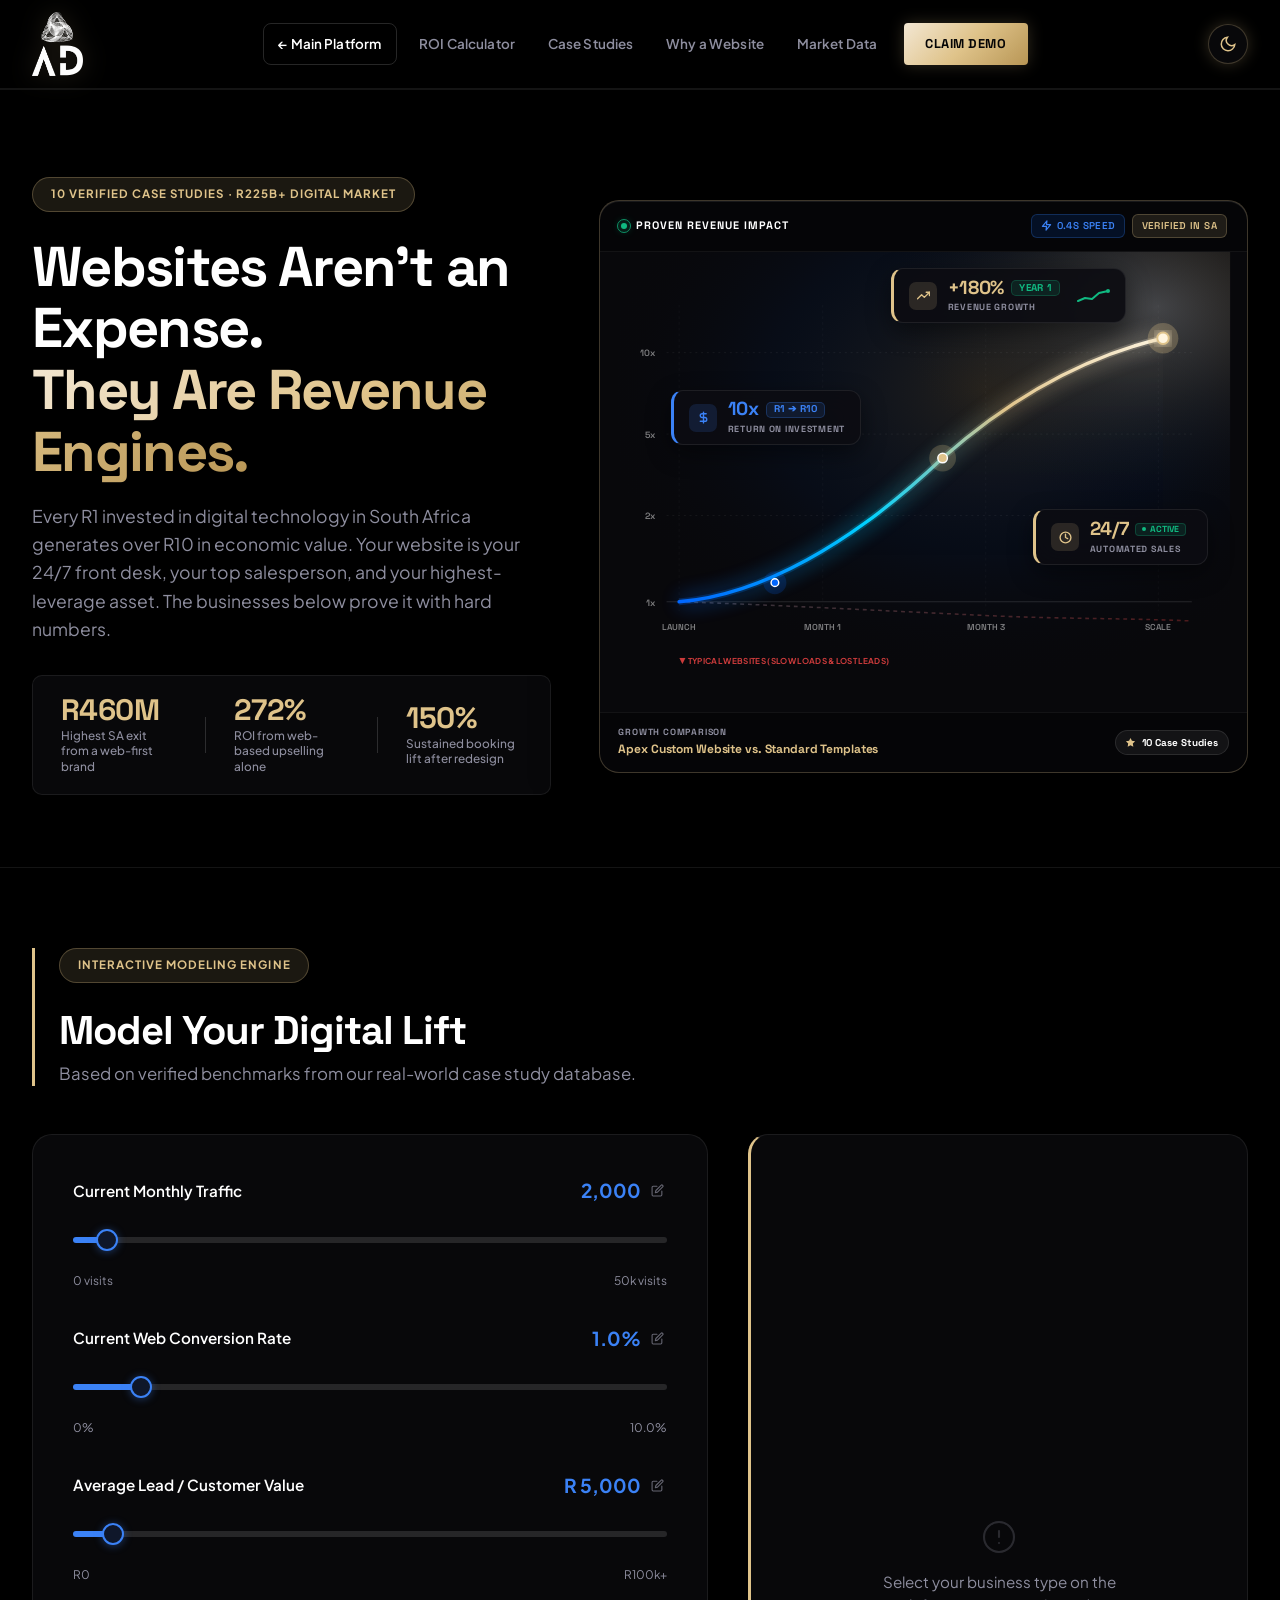
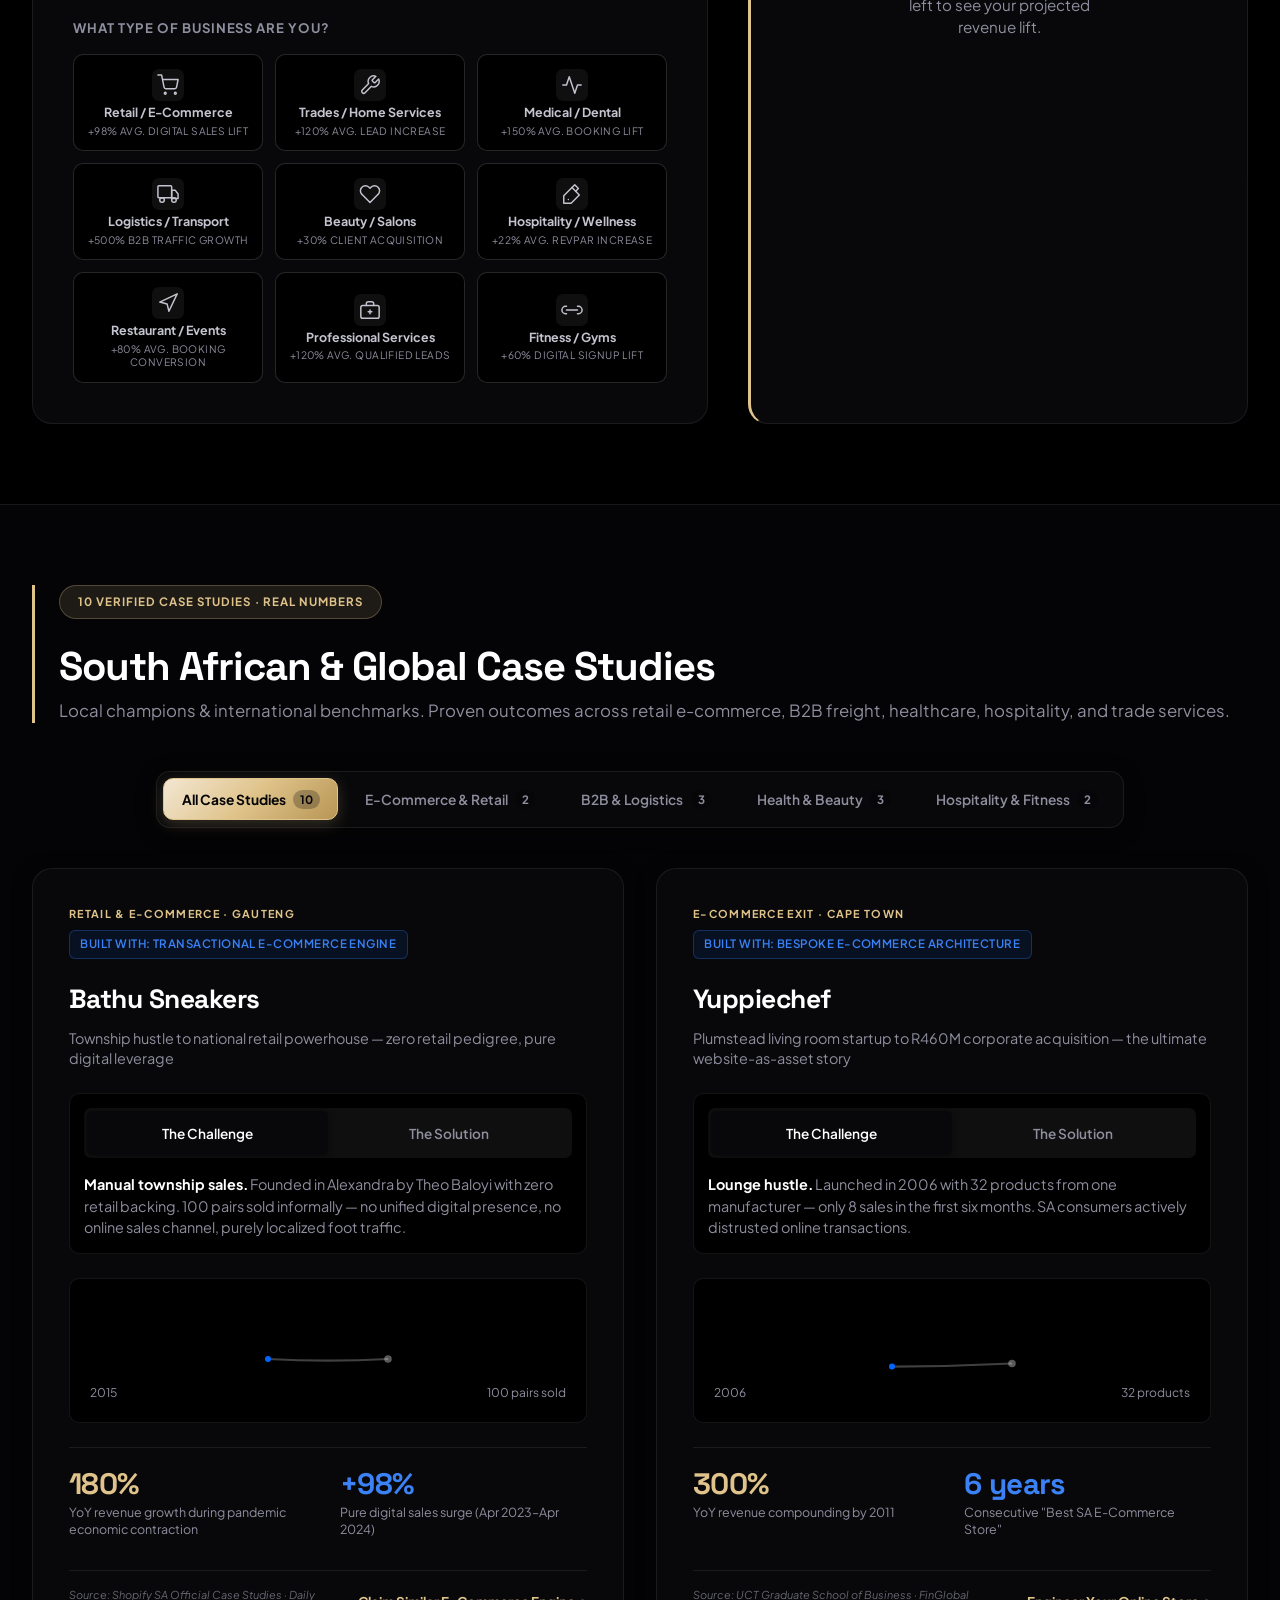
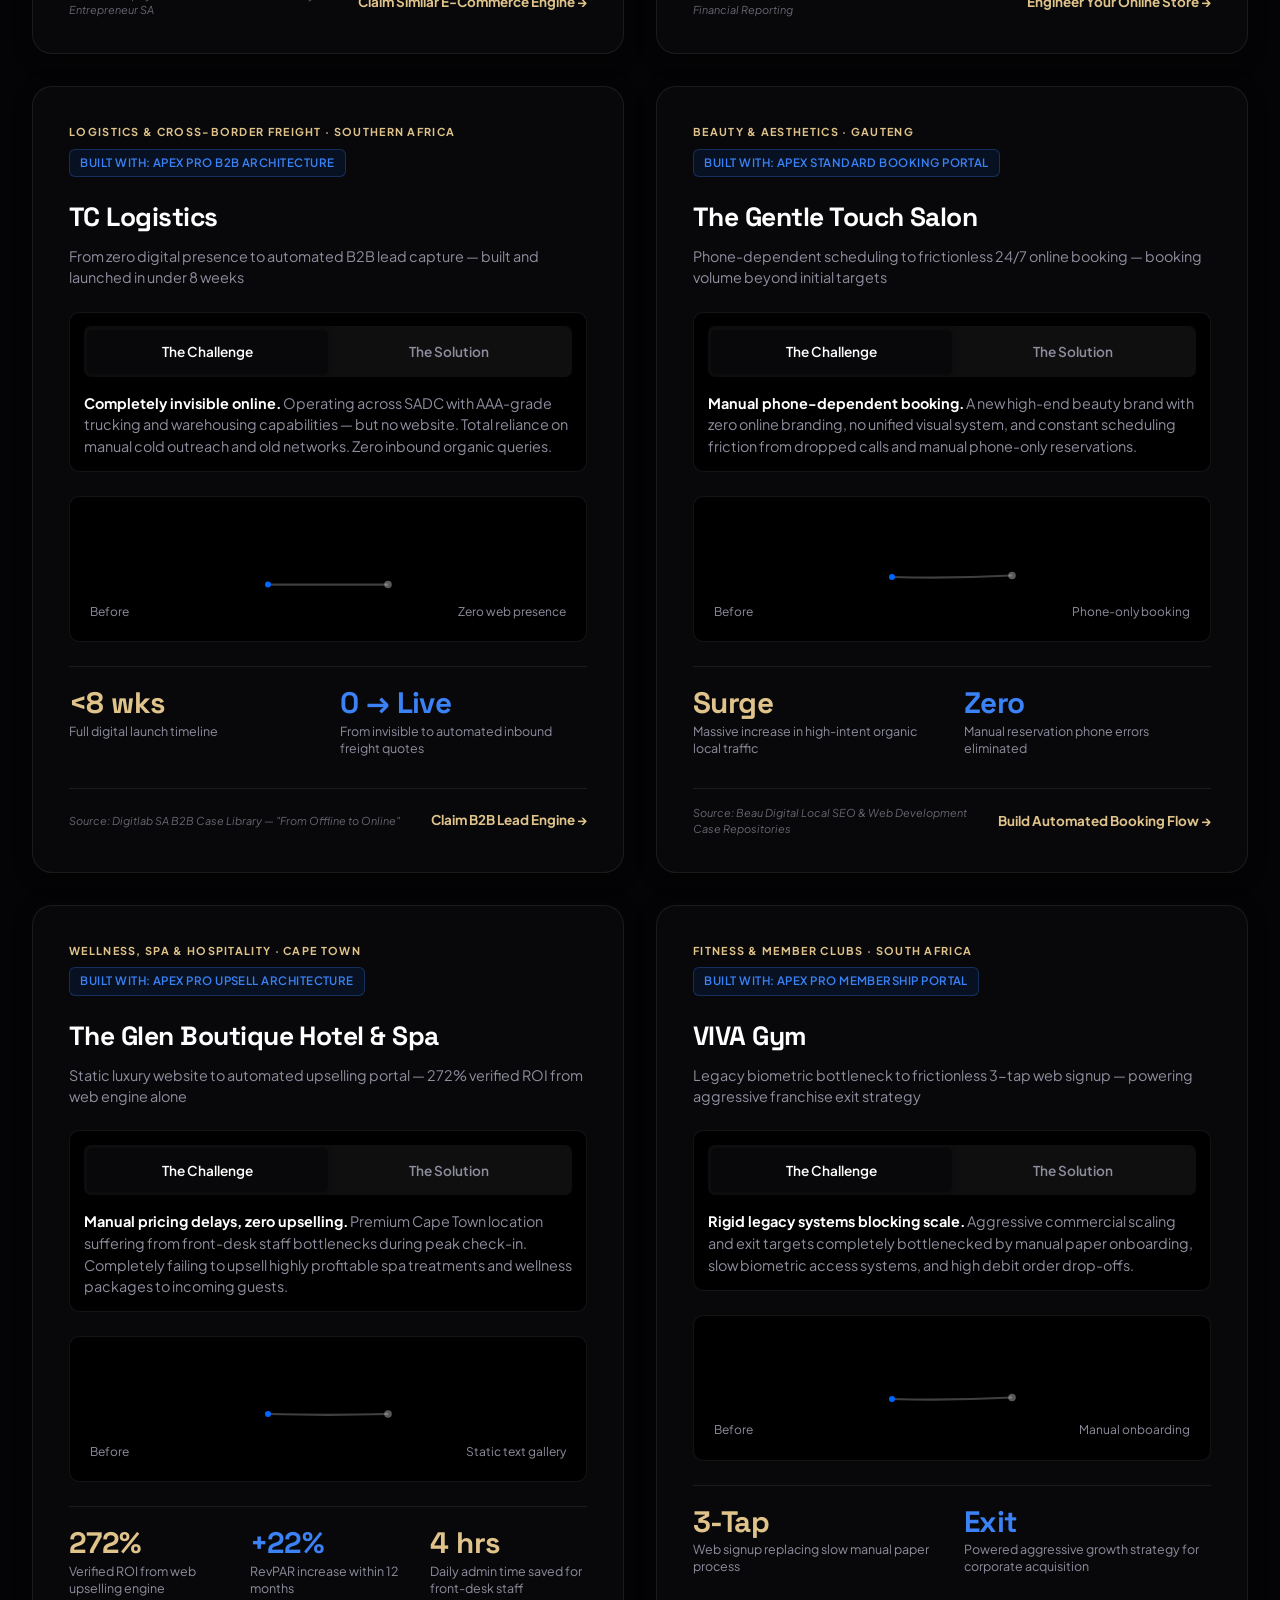
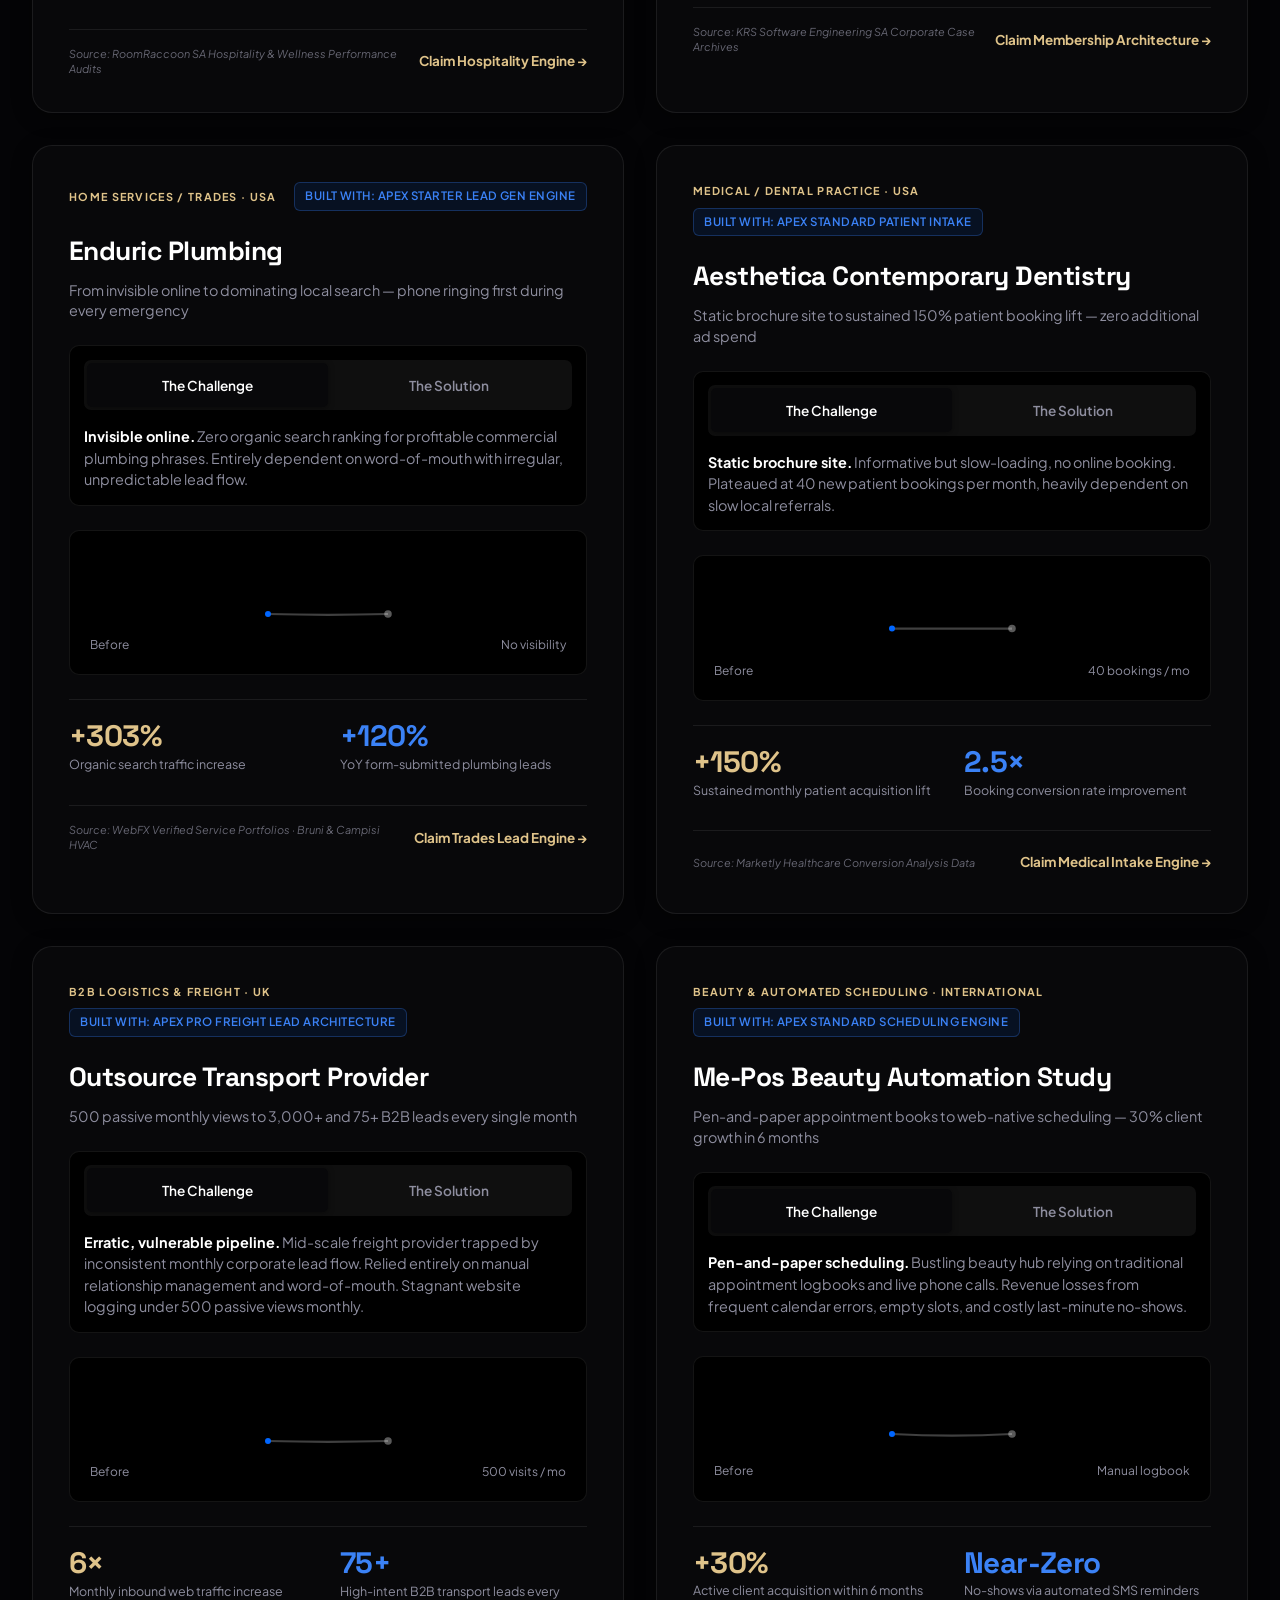
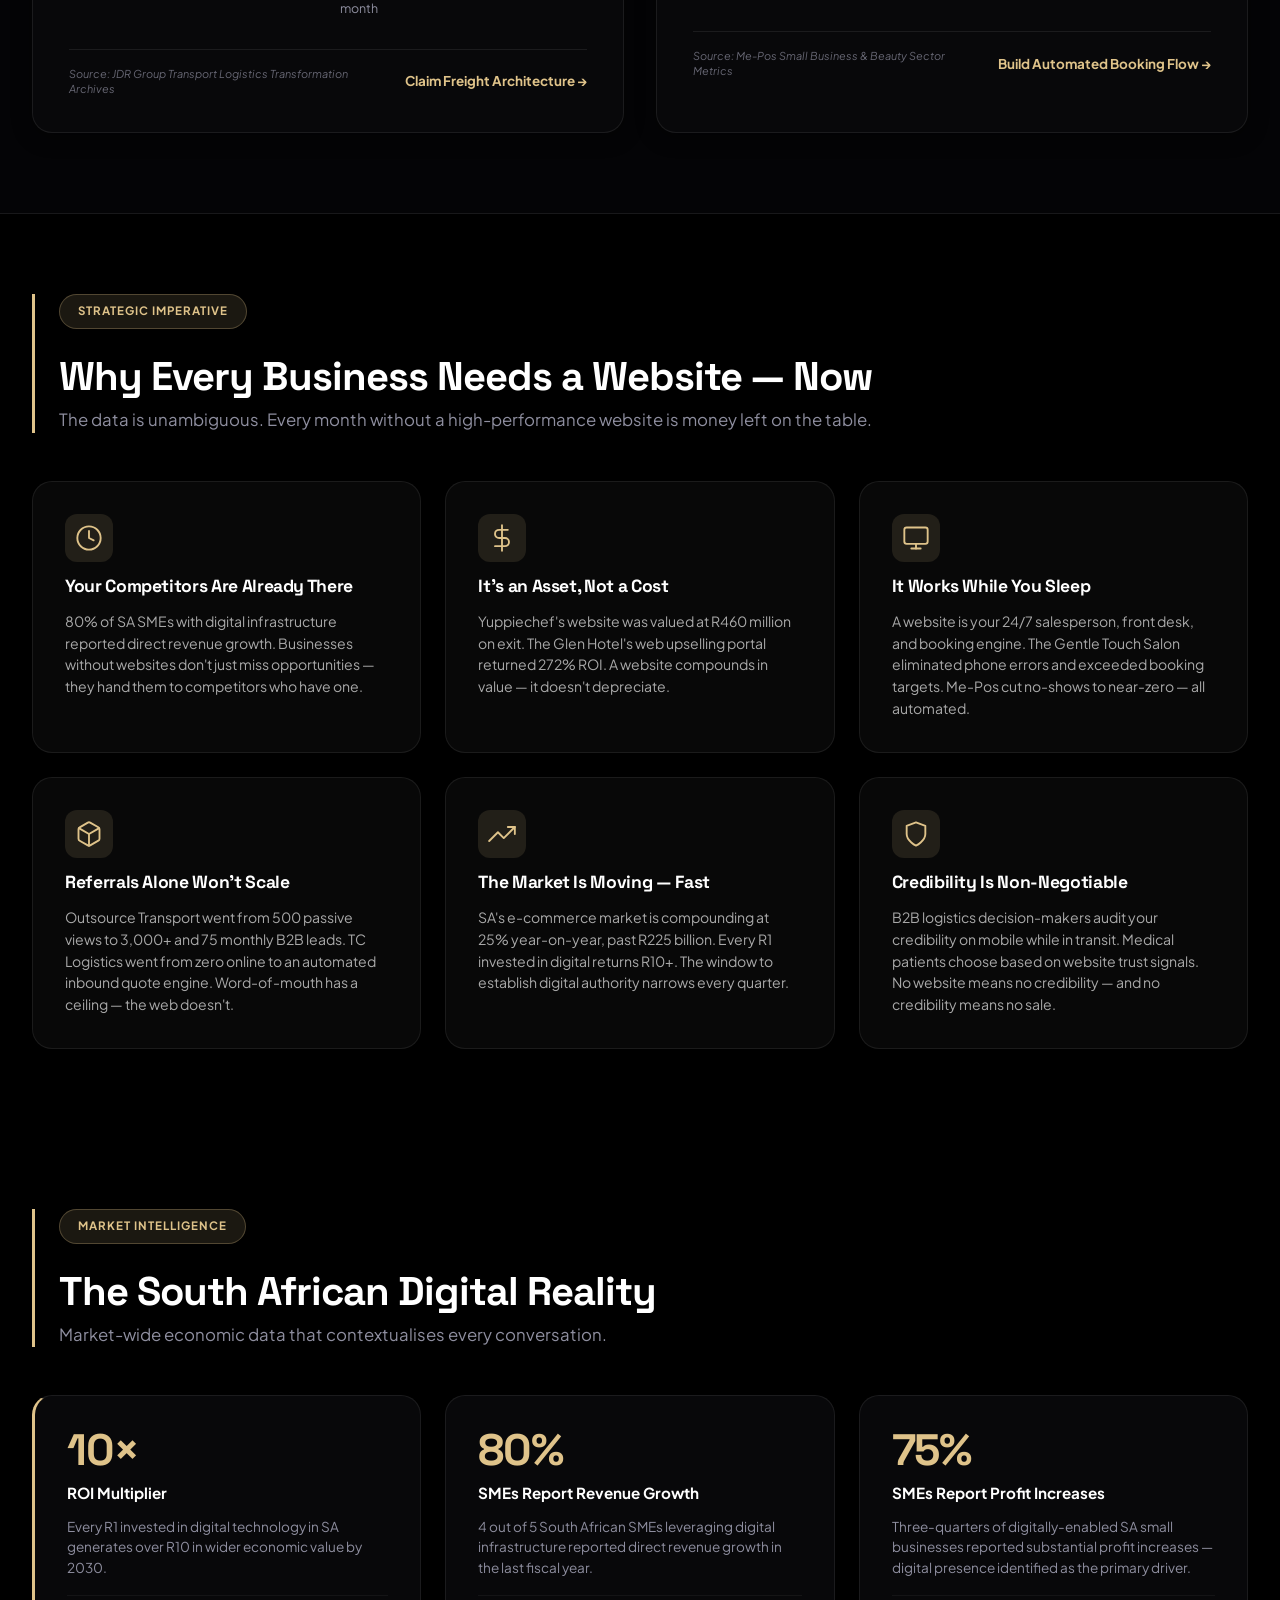
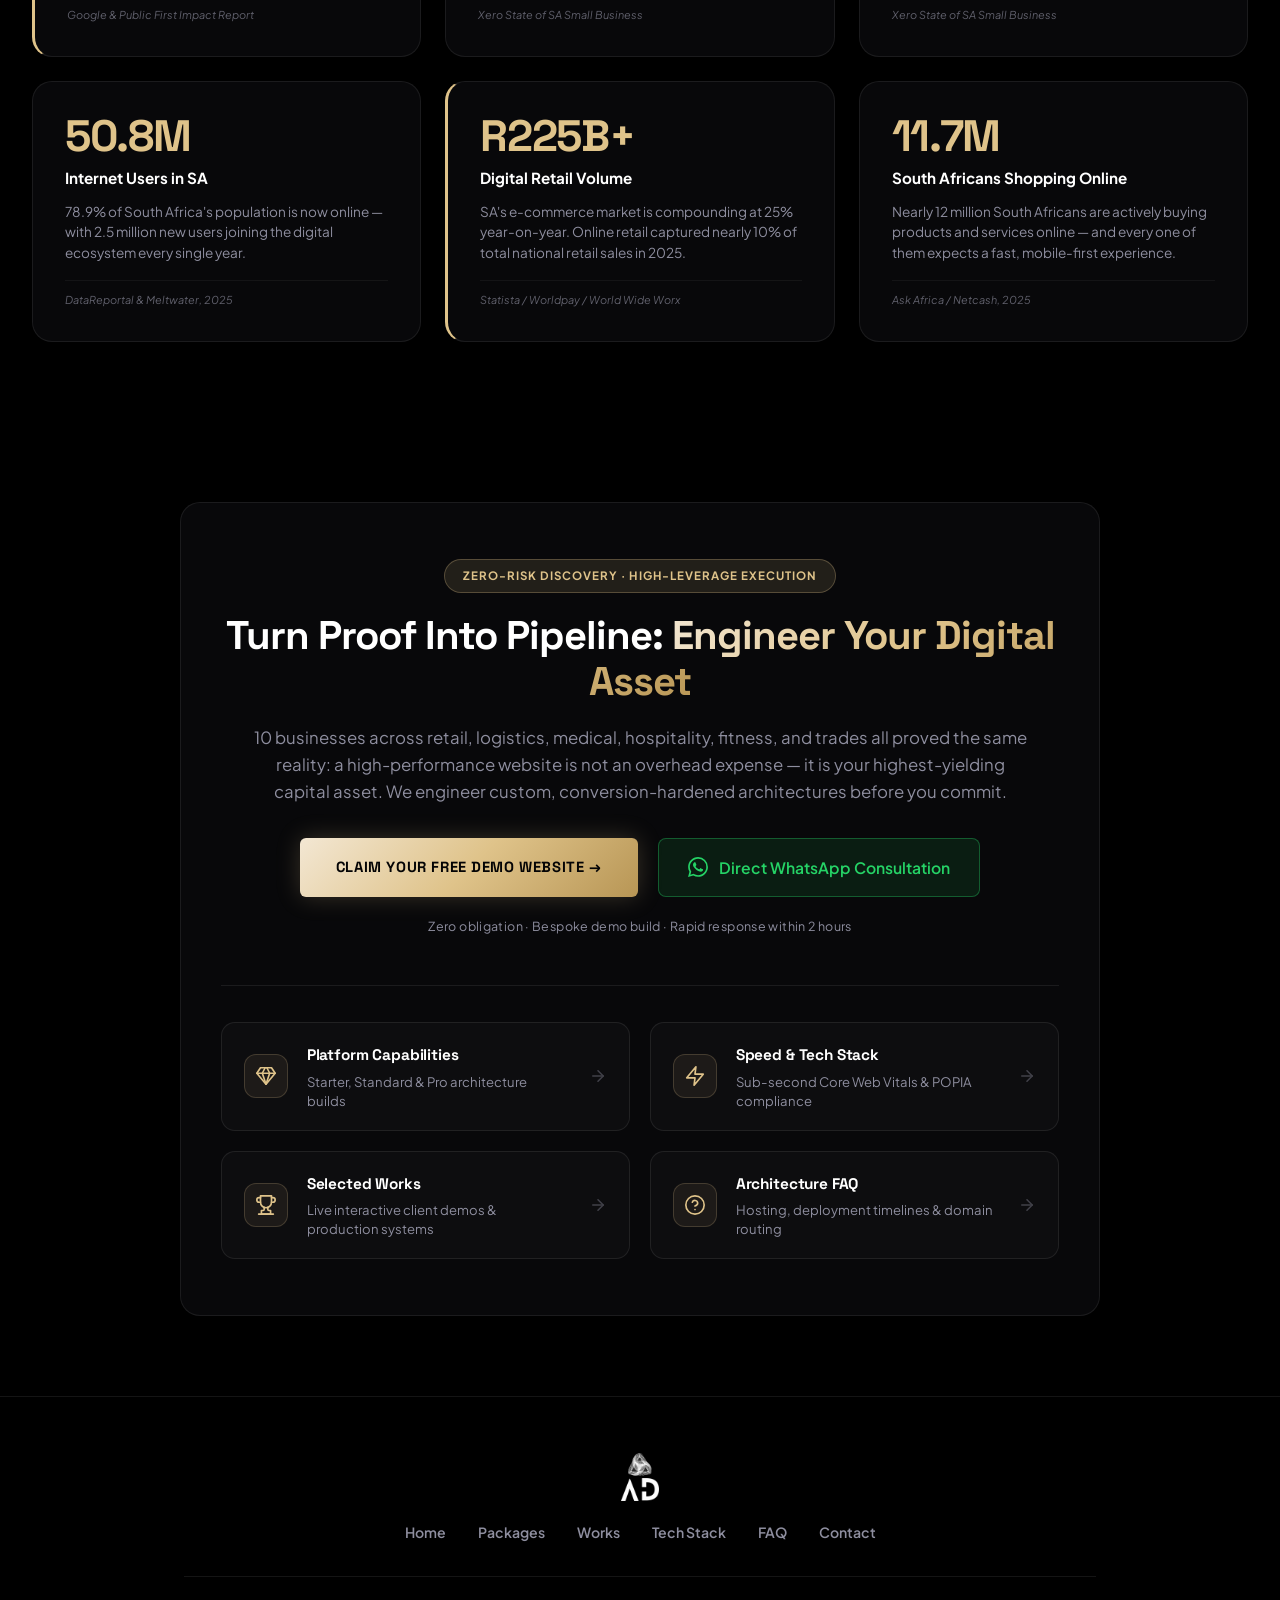
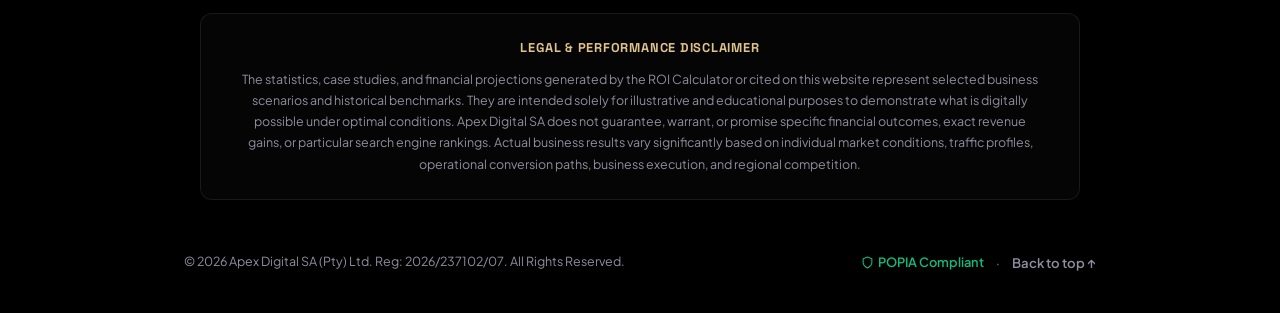
==== commit 01193cdf: "feat(nav & case-studies): optimize mobile HUD graph, streamline desktop navbar with geometric center" ====
--- a/case-studies/index.html
+++ b/case-studies/index.html
@@ -55,7 +55,7 @@
         content="Calculate your business's digital revenue lift. Explore 10 verified case studies of South African and global businesses.">
     <meta name="twitter:image" content="https://apexdigitalsa.com/assets/images/logo-dark.webp">
 
-    <link rel="stylesheet" href="styles.css?v=3.2">
+    <link rel="stylesheet" href="styles.css?v=4.0">
 
     <!-- Complete Unified Schema.org & GEO Entity Graph -->
     <script type="application/ld+json">
@@ -567,6 +567,86 @@
                             </div>
                         </div>
 
+                        <!-- Mobile-Only Dedicated HUD Metric Dock (Spacious Balanced Cards) -->
+                        <div class="hud-mobile-metrics" role="region" aria-label="Key Performance Indicators">
+                            <!-- Card 1: Peak Revenue (+180%) -->
+                            <div class="hud-mobile-card hud-mobile-card--gold">
+                                <div class="hud-mobile-lead">
+                                    <div class="hud-icon-box hud-icon-box--gold">
+                                        <svg width="15" height="15" viewBox="0 0 24 24" fill="none" stroke="currentColor" stroke-width="2.5" stroke-linecap="round" stroke-linejoin="round">
+                                            <polyline points="23 6 13.5 15.5 8.5 10.5 1 18"></polyline>
+                                            <polyline points="17 6 23 6 23 12"></polyline>
+                                        </svg>
+                                    </div>
+                                    <div class="hud-mobile-data">
+                                        <span class="hud-mobile-val hud-val--gold">+180%</span>
+                                        <span class="hud-mobile-sub">YEAR 1 REVENUE GROWTH</span>
+                                    </div>
+                                </div>
+                                <div class="hud-mobile-right">
+                                    <span class="hud-tag-mini hud-tag-mini--green">COMPOUNDING</span>
+                                    <div class="hud-card-sparkline" aria-hidden="true">
+                                        <svg width="40" height="16" viewBox="0 0 40 16" fill="none">
+                                            <path d="M 2,13 L 11,10 L 19,11 L 28,5 L 38,2" stroke="#10B981" stroke-width="2" stroke-linecap="round" stroke-linejoin="round"/>
+                                            <circle cx="38" cy="2" r="2" fill="#10B981"/>
+                                        </svg>
+                                    </div>
+                                </div>
+                            </div>
+
+                            <!-- Card 2: Multiplier (10x ROI) -->
+                            <div class="hud-mobile-card hud-mobile-card--blue">
+                                <div class="hud-mobile-lead">
+                                    <div class="hud-icon-box hud-icon-box--blue">
+                                        <svg width="15" height="15" viewBox="0 0 24 24" fill="none" stroke="currentColor" stroke-width="2.5" stroke-linecap="round" stroke-linejoin="round">
+                                            <path d="M12 2v20M17 5H9.5a3.5 3.5 0 0 0 0 7h5a3.5 3.5 0 0 1 0 7H6"></path>
+                                        </svg>
+                                    </div>
+                                    <div class="hud-mobile-data">
+                                        <span class="hud-mobile-val hud-val--blue">10x</span>
+                                        <span class="hud-mobile-sub">RETURN ON INVESTMENT</span>
+                                    </div>
+                                </div>
+                                <div class="hud-mobile-right">
+                                    <span class="hud-tag-mini hud-tag-mini--blue">R1 ➔ R10 VALUE</span>
+                                    <div class="hud-card-sparkline" aria-hidden="true">
+                                        <svg width="40" height="16" viewBox="0 0 40 16" fill="none">
+                                            <path d="M 2,14 L 12,12 L 20,8 L 30,5 L 38,2" stroke="#3B82F6" stroke-width="2" stroke-linecap="round" stroke-linejoin="round"/>
+                                            <circle cx="38" cy="2" r="2" fill="#3B82F6"/>
+                                        </svg>
+                                    </div>
+                                </div>
+                            </div>
+
+                            <!-- Card 3: Automated Sales (24/7) -->
+                            <div class="hud-mobile-card hud-mobile-card--gold">
+                                <div class="hud-mobile-lead">
+                                    <div class="hud-icon-box hud-icon-box--gold">
+                                        <svg width="15" height="15" viewBox="0 0 24 24" fill="none" stroke="currentColor" stroke-width="2.5" stroke-linecap="round" stroke-linejoin="round">
+                                            <circle cx="12" cy="12" r="10"></circle>
+                                            <polyline points="12 6 12 12 16 14"></polyline>
+                                        </svg>
+                                    </div>
+                                    <div class="hud-mobile-data">
+                                        <span class="hud-mobile-val hud-val--gold">24/7</span>
+                                        <span class="hud-mobile-sub">AUTOMATED SALES ENGINE</span>
+                                    </div>
+                                </div>
+                                <div class="hud-mobile-right">
+                                    <span class="hud-live-tag">
+                                        <span class="hud-live-dot-green"></span>
+                                        ACTIVE PIPELINE
+                                    </span>
+                                    <div class="hud-card-sparkline" aria-hidden="true">
+                                        <svg width="40" height="16" viewBox="0 0 40 16" fill="none">
+                                            <path d="M 2,8 L 9,8 L 14,3 L 20,13 L 26,4 L 31,9 L 38,8" stroke="#DFC38A" stroke-width="1.8" stroke-linecap="round" stroke-linejoin="round"/>
+                                            <circle cx="38" cy="8" r="2" fill="#DFC38A"/>
+                                        </svg>
+                                    </div>
+                                </div>
+                            </div>
+                        </div>
+
                         <!-- Telemetry Footer Horizon -->
                         <div class="hud-footer">
                             <div class="hud-footer-left">
@@ -1873,7 +1953,7 @@
         </div>
     </div>
 
-    <script src="app.js?v=3.1"></script>
+    <script src="app.js?v=4.0"></script>
 </body>
 
 </html>
--- a/case-studies/styles.css
+++ b/case-studies/styles.css
@@ -929,6 +929,10 @@
     margin-left: 0.25rem;
 }
 
+.hud-mobile-metrics {
+    display: none;
+}
+
 .hud-footer {
     display: flex;
     justify-content: space-between;
@@ -1514,6 +1518,7 @@
     justify-content: center;
     margin: 1.5rem 0 2.5rem;
     width: 100%;
+    max-width: 100%;
     box-sizing: border-box;
 }
 
@@ -1544,6 +1549,8 @@
     font-size: 0.86rem;
     font-weight: 600;
     cursor: pointer;
+    flex-shrink: 0;
+    white-space: nowrap;
     transition: all var(--t-fast);
 }
 
@@ -2719,6 +2726,52 @@
     .platform-nav-grid {
         grid-template-columns: 1fr;
     }
+
+    /* Filter Wrapper on Tablet — Smooth Swipeable Pill Track */
+    .filter-wrapper {
+        display: flex;
+        justify-content: flex-start;
+        overflow-x: auto;
+        overflow-y: hidden;
+        -webkit-overflow-scrolling: touch;
+        touch-action: pan-x;
+        overscroll-behavior-x: contain;
+        scrollbar-width: none;
+        -ms-overflow-style: none;
+        padding: 0.35rem 1rem 0.85rem;
+        margin: 1.25rem -1rem 2rem;
+        width: calc(100% + 2rem);
+        max-width: calc(100% + 2rem);
+        box-sizing: border-box;
+        scroll-behavior: smooth;
+    }
+
+    .filter-wrapper::-webkit-scrollbar {
+        display: none;
+    }
+
+    .filter-tabs {
+        display: inline-flex;
+        flex-wrap: nowrap;
+        flex-shrink: 0;
+        width: max-content;
+        min-width: max-content;
+        gap: 0.45rem;
+        padding: 0.35rem;
+        box-sizing: border-box;
+    }
+
+    .filter-tab {
+        flex-shrink: 0;
+        white-space: nowrap;
+        padding: 0.55rem 0.95rem;
+        font-size: 0.82rem;
+        min-height: 42px;
+        user-select: none;
+        -webkit-user-select: none;
+        -webkit-tap-highlight-color: transparent;
+        touch-action: manipulation;
+    }
 }
 
 /* ─── 2. MASTER MOBILE BREAKPOINT (max-width: 768px) ─────────────────────── */
@@ -2753,7 +2806,10 @@
         display: grid;
         grid-template-columns: repeat(3, 1fr);
         gap: 0.5rem;
-        padding: 1rem 0.75rem;
+        padding: 0.95rem 0.75rem;
+        background: var(--surface-card);
+        border: 1px solid var(--border-light);
+        border-radius: 12px;
     }
 
     .proof-divider {
@@ -2761,84 +2817,173 @@
     }
 
     .proof-item {
+        display: flex;
+        flex-direction: column;
         align-items: center;
         text-align: center;
+        gap: 0.2rem;
     }
 
     .proof-num {
         font-size: 1.35rem;
+        font-weight: 800;
+        color: var(--gold);
+        line-height: 1;
     }
 
     .proof-label {
         font-size: 0.68rem;
+        color: var(--text-muted);
+        line-height: 1.25;
+        font-weight: 500;
+        text-wrap: balance;
         max-width: 100%;
     }
 
-    /* Telemetry HUD on Mobile */
+    /* Telemetry HUD on Mobile: Decoupled Clean Curve + Bottom Metric Dock */
     .hero-telemetry-hud {
         border-radius: 16px;
     }
 
+    .hud-header {
+        padding: 0.7rem 0.95rem;
+        display: flex;
+        justify-content: space-between;
+        align-items: center;
+    }
+
     .hud-canvas-wrap {
-        height: 300px;
-    }
-
-    .hud-card-sparkline {
-        display: none;
-    }
-
-    .hud-card-inner {
-        padding: 0.45rem 0.7rem;
-        min-width: 140px;
+        height: 310px;
+        position: relative;
+        overflow: hidden;
+        display: flex;
+        align-items: center;
+        justify-content: center;
+    }
+
+    .hud-canvas-wrap #hero-growth-mesh {
+        width: 100%;
+        height: 100%;
+        transform: scale(1.18);
+        transform-origin: center center;
+    }
+
+    .hud-canvas-wrap .hud-floating-card {
+        display: none !important;
+    }
+
+    .hud-mobile-metrics {
+        display: flex;
+        flex-direction: column;
+        gap: 0.55rem;
+        padding: 0.85rem;
+        background: rgba(8, 8, 12, 0.6);
+        border-top: 1px solid rgba(255, 255, 255, 0.06);
+    }
+
+    [data-theme="light"] .hud-mobile-metrics {
+        background: rgba(248, 248, 252, 0.9);
+        border-top: 1px solid rgba(0, 0, 0, 0.06);
+    }
+
+    .hud-mobile-card {
+        width: 100%;
+        padding: 0.75rem 1rem;
+        gap: 0.75rem;
+        border-radius: 12px;
+        background: rgba(14, 14, 22, 0.85);
+        border: 1px solid rgba(255, 255, 255, 0.08);
+        box-shadow: 0 4px 14px rgba(0, 0, 0, 0.25);
+        display: flex;
+        align-items: center;
+        justify-content: space-between;
+        box-sizing: border-box;
+    }
+
+    [data-theme="light"] .hud-mobile-card {
+        background: #ffffff;
+        border: 1px solid rgba(0, 0, 0, 0.08);
+        box-shadow: 0 4px 14px rgba(0, 0, 0, 0.04);
+    }
+
+    .hud-mobile-card--gold {
+        border-left: 4px solid var(--gold) !important;
+    }
+
+    .hud-mobile-card--blue {
+        border-left: 4px solid var(--blue) !important;
+    }
+
+    .hud-mobile-lead {
+        gap: 0.8rem;
+        display: flex;
+        align-items: center;
+        flex: 1;
+        min-width: 0;
+    }
+
+    .hud-mobile-data {
+        display: flex;
+        flex-direction: column;
+        gap: 0.18rem;
+        min-width: 0;
+    }
+
+    .hud-mobile-val {
+        font-family: var(--font-display);
+        font-size: 1.2rem;
+        font-weight: 800;
+        line-height: 1;
+        letter-spacing: -0.02em;
+    }
+
+    .hud-mobile-sub {
+        font-family: var(--font-display);
+        font-size: 0.6rem;
+        font-weight: 700;
+        letter-spacing: 0.08em;
+        color: var(--text-muted);
+        line-height: 1.2;
+        white-space: nowrap;
+        overflow: hidden;
+        text-overflow: ellipsis;
+        text-transform: uppercase;
+    }
+
+    .hud-mobile-right {
+        display: flex;
+        align-items: center;
+        gap: 0.65rem;
+        flex-shrink: 0;
+    }
+
+    .hud-footer {
+        padding: 0.75rem 0.95rem;
+        display: flex;
+        justify-content: space-between;
+        align-items: center;
         gap: 0.5rem;
-        border-radius: 9px;
-    }
-
-    .hud-pill-lead {
-        gap: 0.5rem;
-    }
-
-    .hud-pill-data {
-        gap: 0.25rem;
-    }
-
-    .hud-pill-stat {
-        gap: 0.35rem;
-        align-items: center;
-    }
-
-    .hud-card-peak {
-        top: 3.5%;
-        left: 42%;
-    }
-
-    .hud-card-roi {
-        top: 30%;
-        left: 9%;
-    }
-
-    .hud-card-sales {
-        top: 58%;
-        right: 5%;
-    }
-
-    .hud-val {
-        font-size: 0.98rem;
-    }
-
-    .hud-pill-sub {
-        font-size: 0.52rem;
-        letter-spacing: 0.06em;
-    }
-
-    .hud-tag-mini {
-        font-size: 0.56rem;
-        padding: 0.1rem 0.35rem;
-    }
-
-    .hud-icon-box {
-        width: 24px;
-        height: 24px;
+        background: rgba(0, 0, 0, 0.4);
+        border-top: 1px solid rgba(255, 255, 255, 0.06);
+    }
+
+    .hud-footer-left {
+        gap: 0.1rem;
+    }
+
+    .hud-footer-caption {
+        font-size: 0.54rem;
+    }
+
+    .hud-footer-title {
+        font-size: 0.74rem;
+    }
+
+    .hud-footer-badge {
+        font-size: 0.62rem;
+        padding: 0.3rem 0.6rem;
+        border-radius: 6px;
+        white-space: nowrap;
     }
 
     /* ROI Calculator on Mobile */
@@ -2900,12 +3045,27 @@
 
     /* Filter Wrapper on Mobile — Smooth Swipeable Pill Track */
     .filter-wrapper {
+        display: flex;
+        justify-content: flex-start;
         overflow-x: auto;
+        overflow-y: hidden;
         -webkit-overflow-scrolling: touch;
-        justify-content: flex-start;
-        padding: 0.25rem 0 0.85rem;
+        touch-action: pan-x;
+        overscroll-behavior-x: contain;
         scrollbar-width: none;
         -ms-overflow-style: none;
+        padding: 0.35rem 1rem 0.85rem;
+        margin: 1rem -1rem 1.75rem;
+        width: calc(100% + 2rem);
+        max-width: calc(100% + 2rem);
+        box-sizing: border-box;
+        scroll-behavior: smooth;
+        cursor: grab;
+    }
+
+    .filter-wrapper.dragging {
+        cursor: grabbing;
+        user-select: none;
     }
 
     .filter-wrapper::-webkit-scrollbar {
@@ -2913,17 +3073,23 @@
     }
 
     .filter-tabs {
+        display: inline-flex;
         flex-wrap: nowrap;
+        flex-shrink: 0;
         width: max-content;
+        min-width: max-content;
         gap: 0.35rem;
         padding: 0.35rem;
+        box-sizing: border-box;
     }
 
     .filter-tab {
+        flex-shrink: 0;
         white-space: nowrap;
         padding: 0.5rem 0.85rem;
         font-size: 0.8rem;
-        min-height: 38px;
+        min-height: 42px;
+        touch-action: manipulation;
     }
 
     /* Case Studies Cards on Mobile */
@@ -3196,7 +3362,12 @@
     }
 
     .hud-canvas-wrap {
-        height: 250px;
+        height: 285px;
+    }
+
+    .hud-canvas-wrap #hero-growth-mesh {
+        transform: scale(1.22);
+        transform-origin: center center;
     }
 
     .hud-header {
@@ -3210,6 +3381,32 @@
     .hud-tag {
         font-size: 0.56rem;
         padding: 0.15rem 0.4rem;
+    }
+
+    .hud-mobile-metrics {
+        padding: 0.65rem 0.75rem;
+        gap: 0.45rem;
+    }
+
+    .hud-mobile-card {
+        padding: 0.65rem 0.8rem;
+        gap: 0.6rem;
+    }
+
+    .hud-mobile-lead {
+        gap: 0.65rem;
+    }
+
+    .hud-mobile-val {
+        font-size: 1.05rem;
+    }
+
+    .hud-mobile-sub {
+        font-size: 0.55rem;
+    }
+
+    .hud-mobile-right {
+        gap: 0.45rem;
     }
 
     .industry-grid {
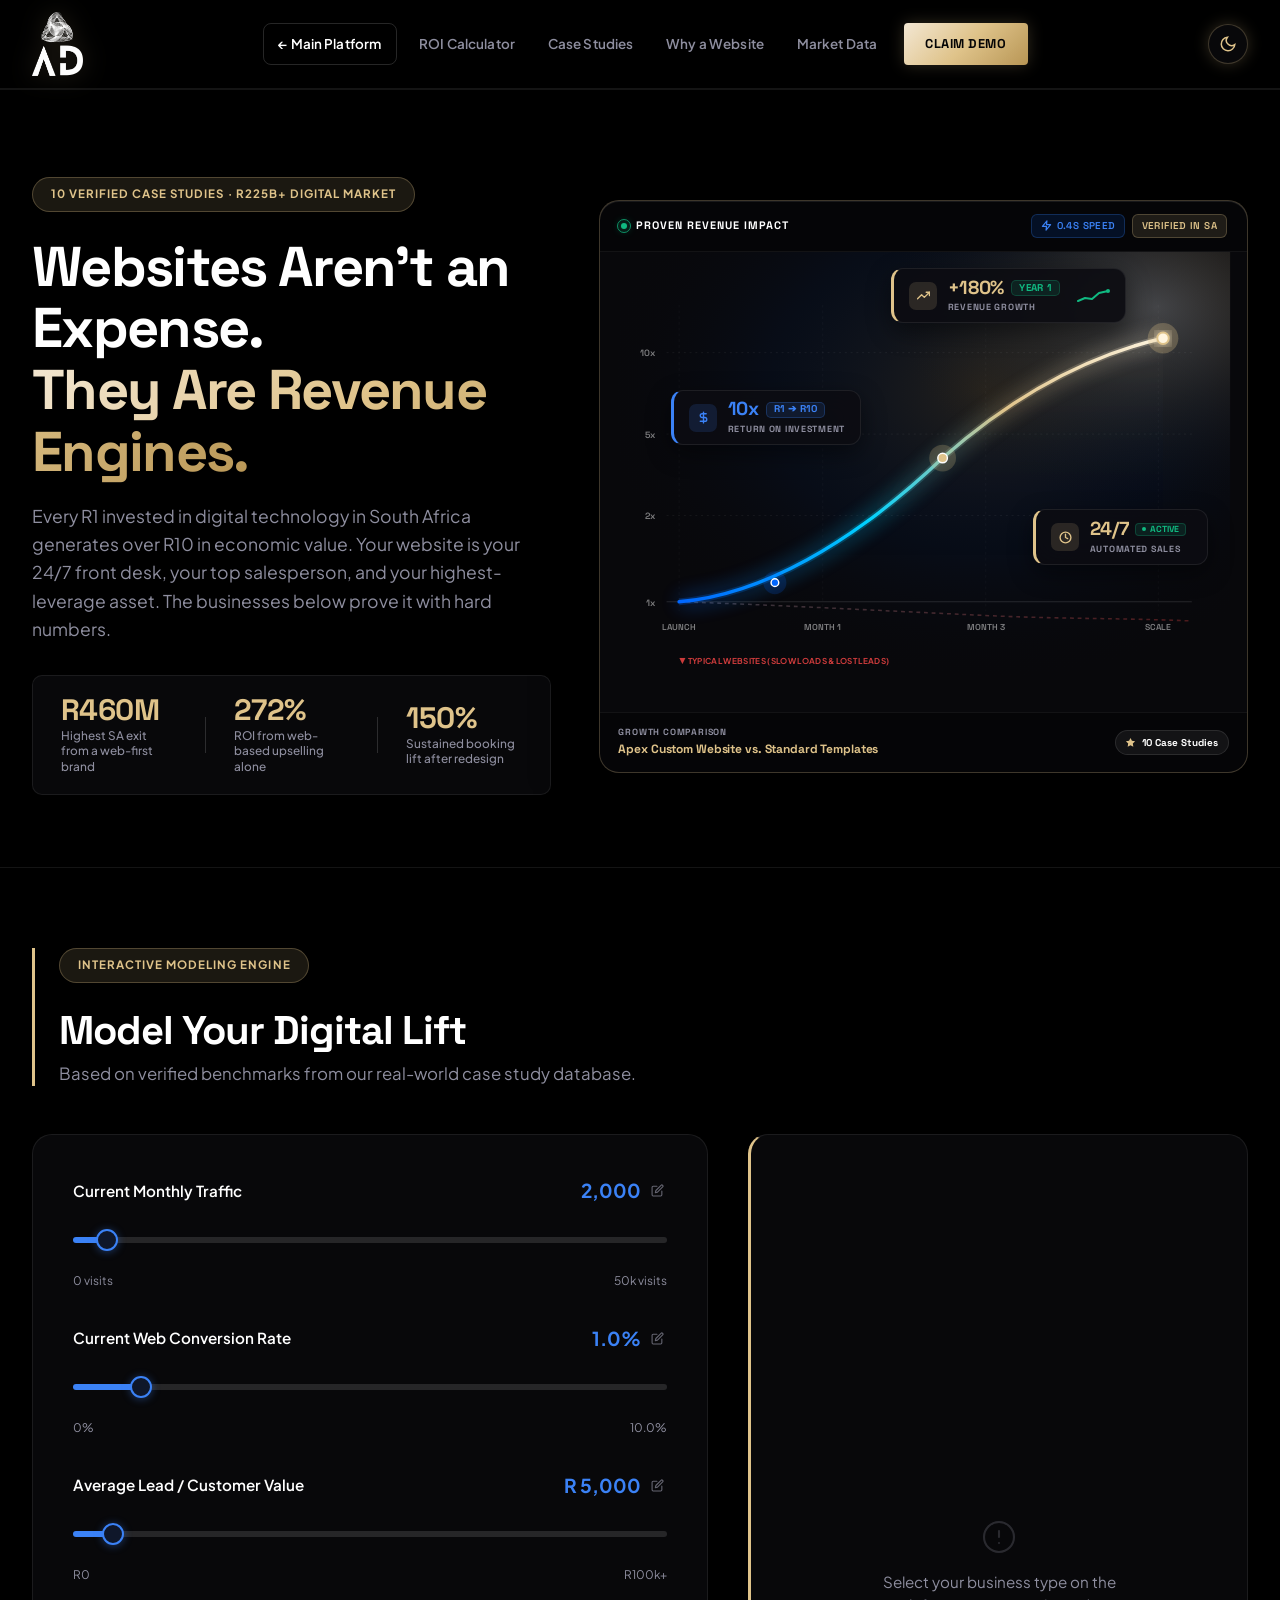
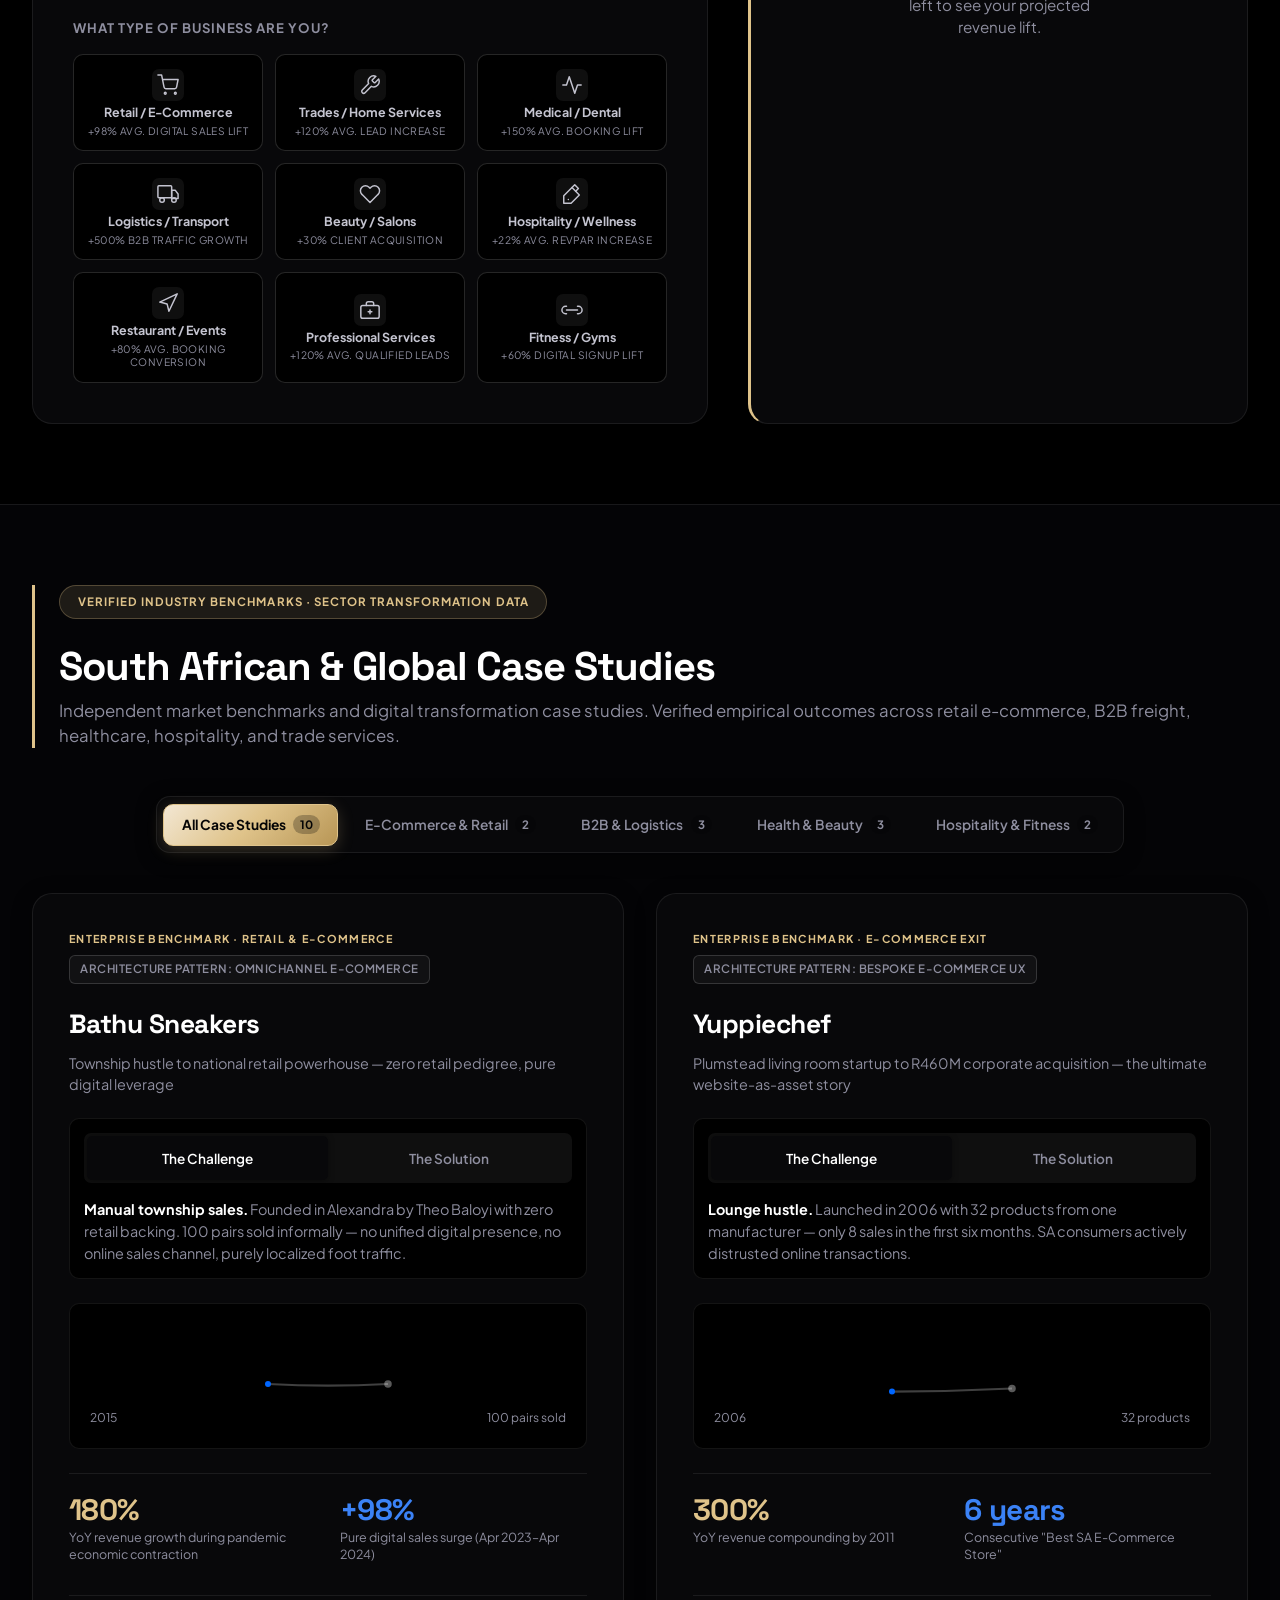
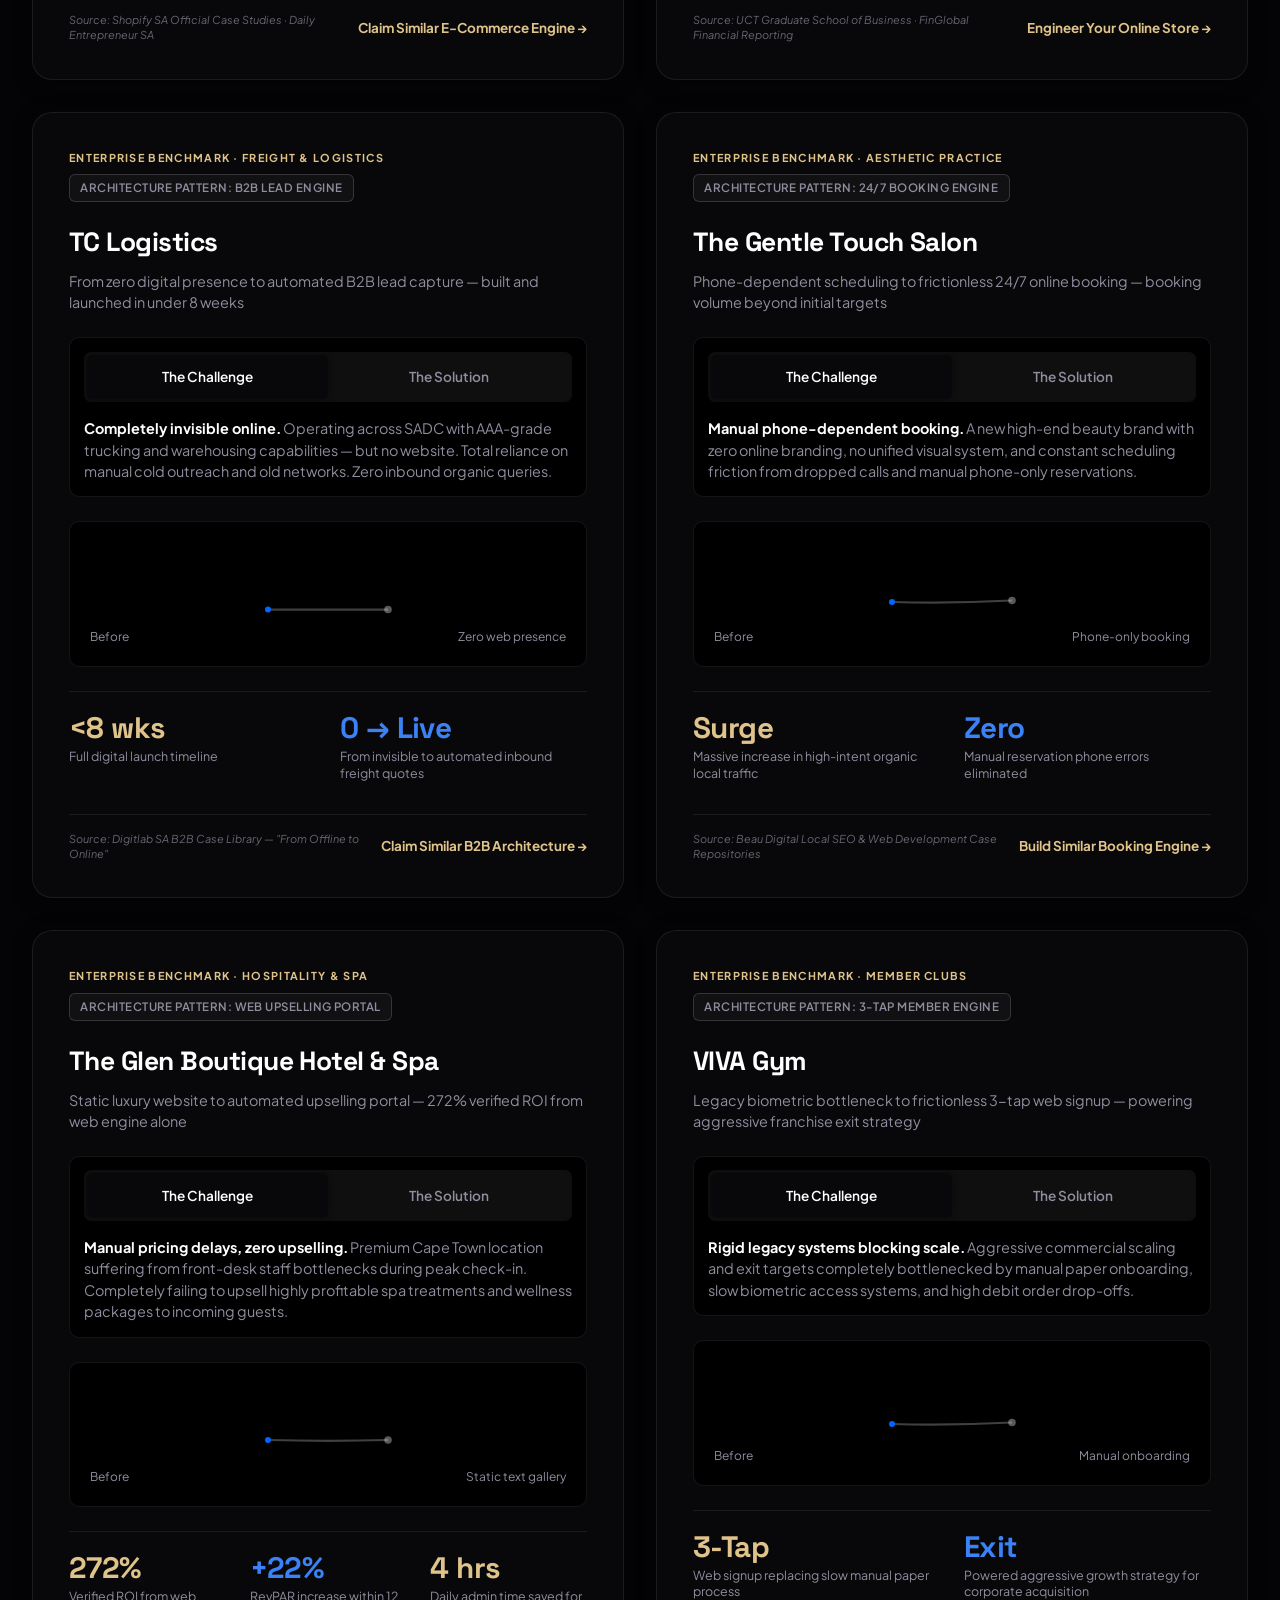
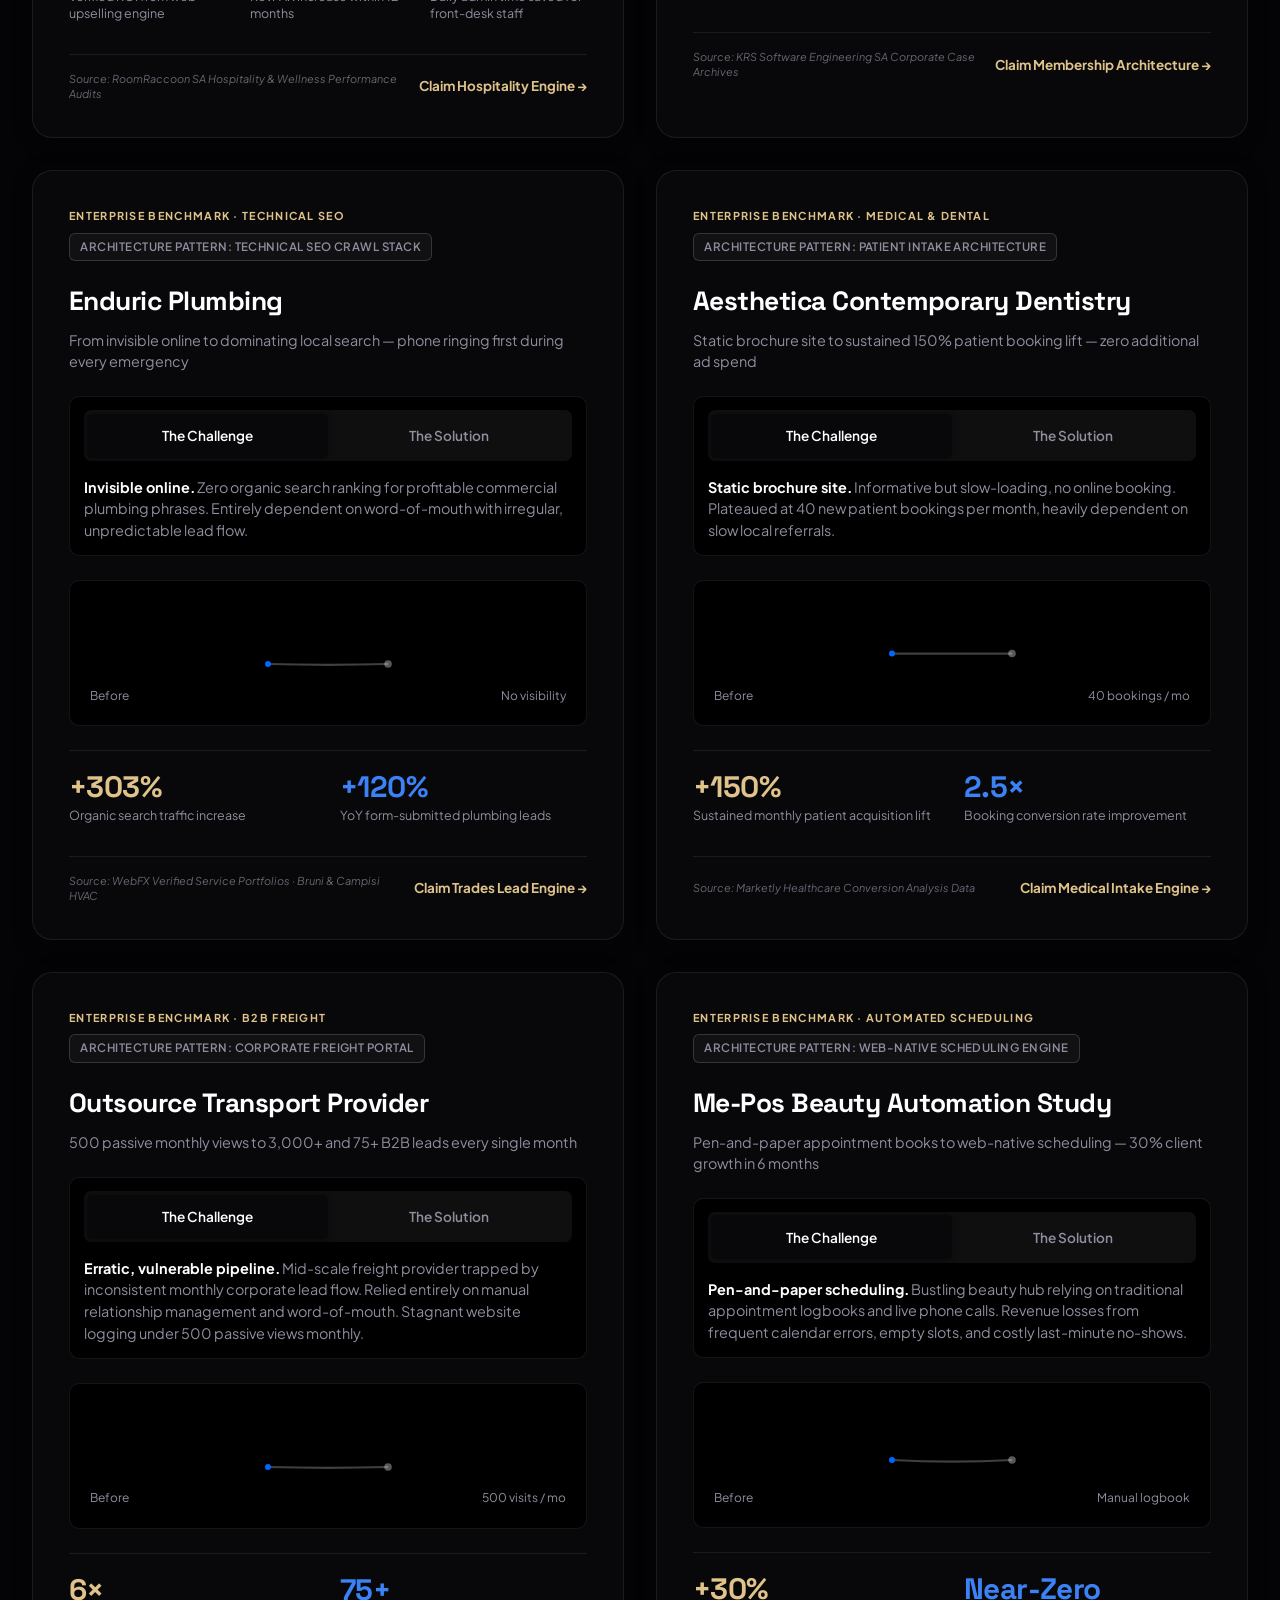
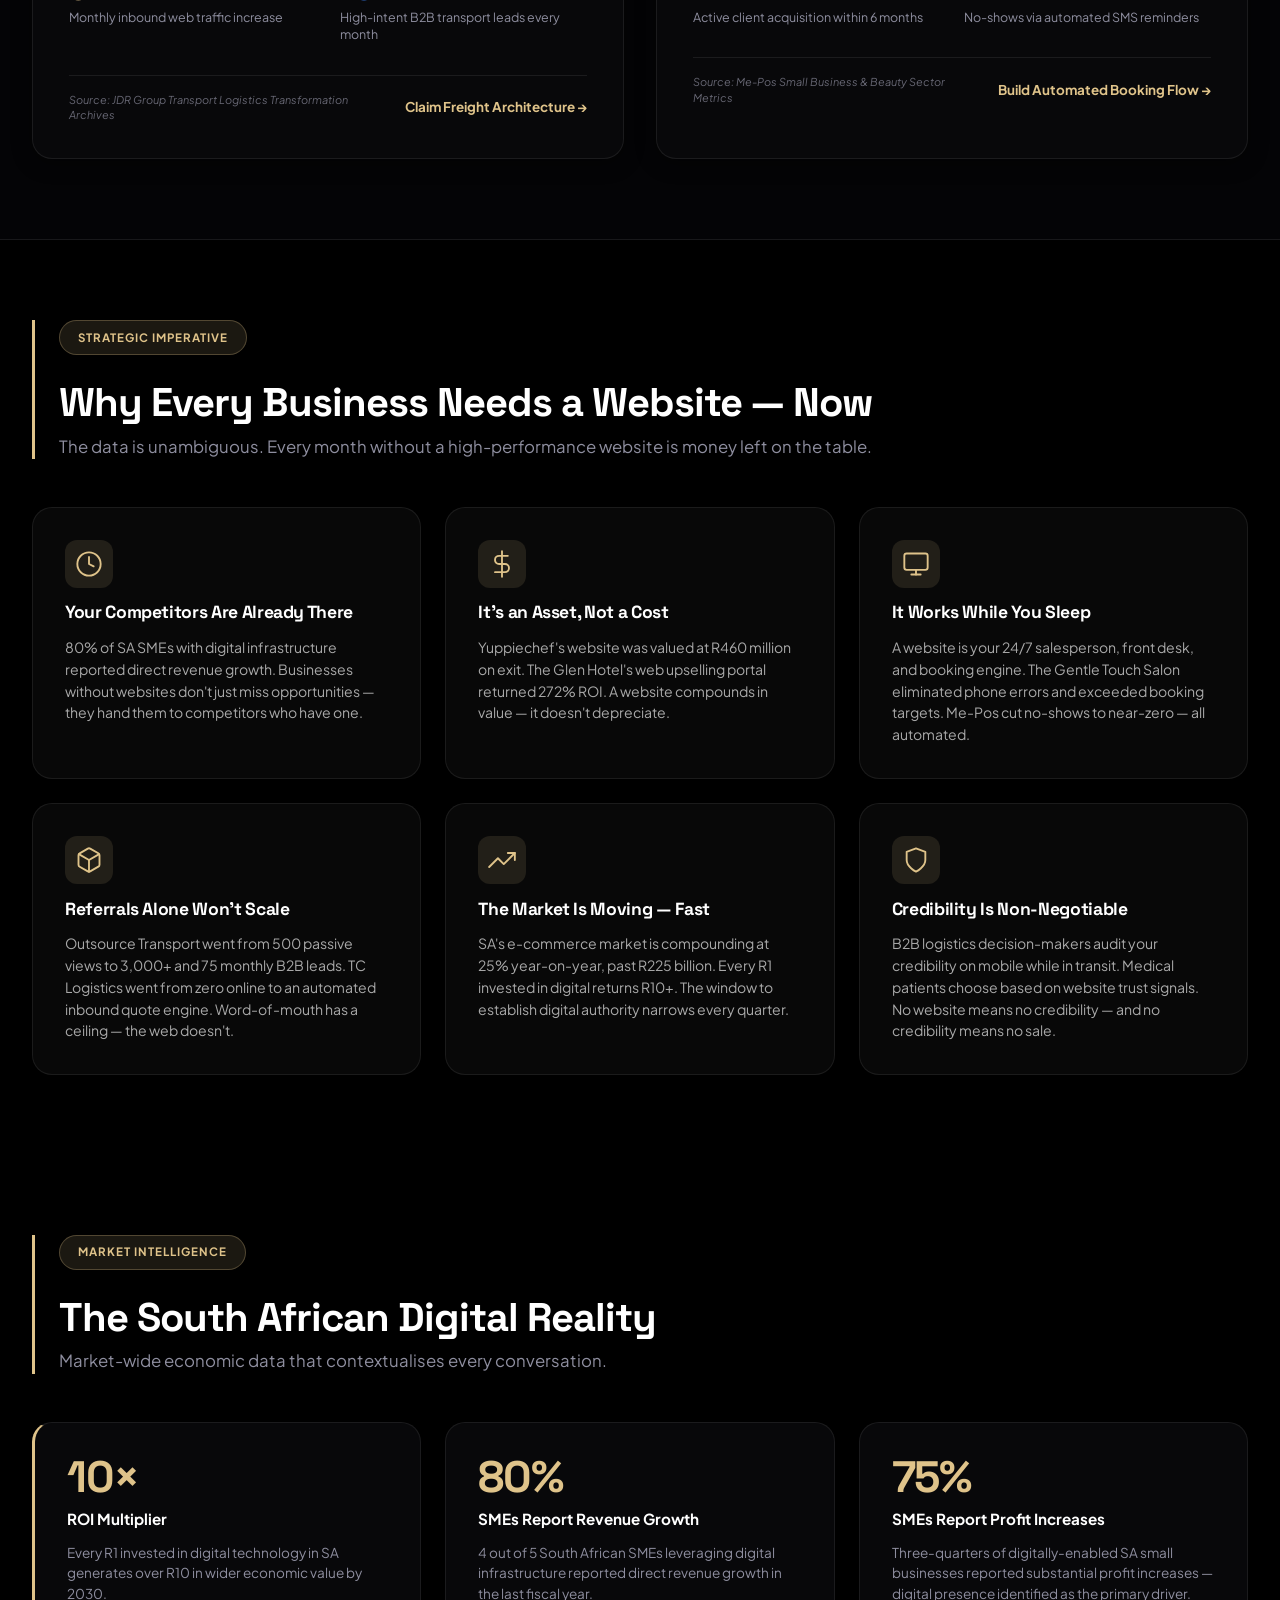
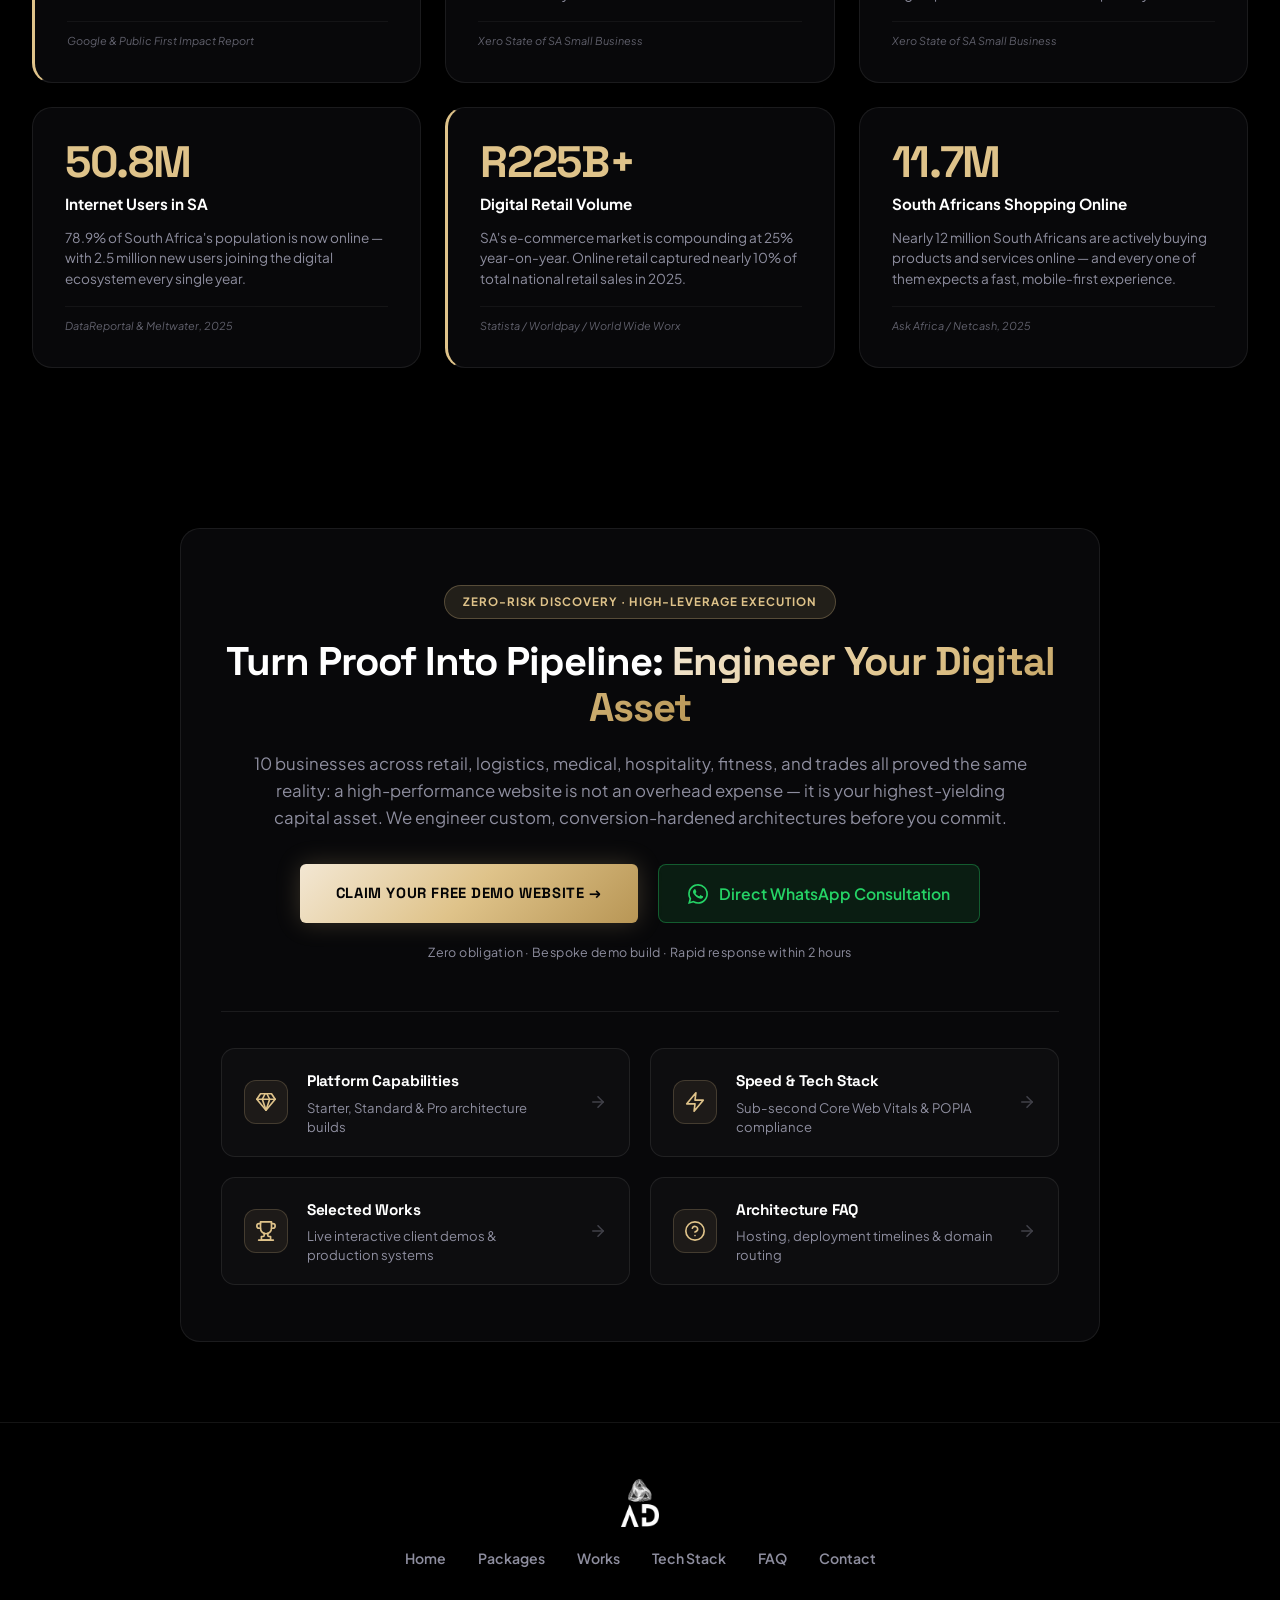
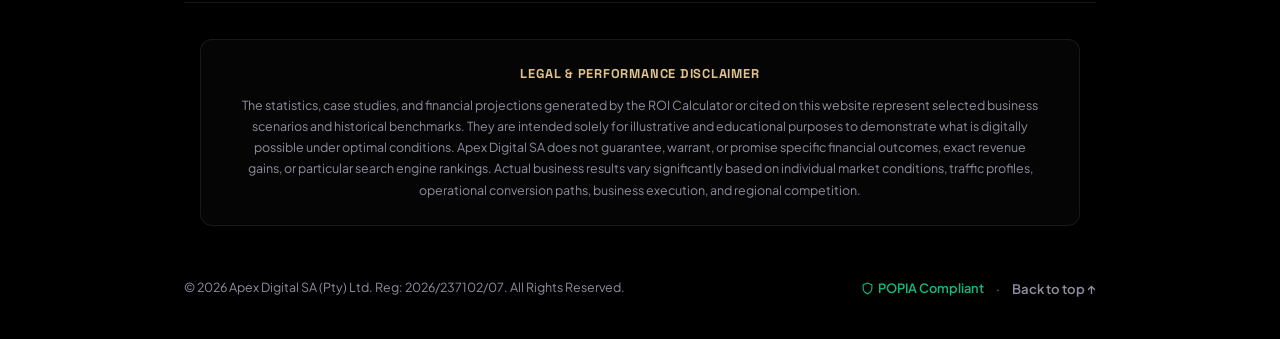
==== commit 7d82f94e: "feat(production): execute bulletproof audit remediation and benchmark standardization" ====
--- a/case-studies/index.html
+++ b/case-studies/index.html
@@ -55,7 +55,7 @@
         content="Calculate your business's digital revenue lift. Explore 10 verified case studies of South African and global businesses.">
     <meta name="twitter:image" content="https://apexdigitalsa.com/assets/images/logo-dark.webp">
 
-    <link rel="stylesheet" href="styles.css?v=4.0">
+    <link rel="stylesheet" href="styles.css?v=4.3">
 
     <!-- Complete Unified Schema.org & GEO Entity Graph -->
     <script type="application/ld+json">
@@ -67,6 +67,13 @@
           "@id": "https://apexdigitalsa.com/#organization",
           "name": "Apex Digital SA",
           "legalName": "Apex Digital SA (Pty) Ltd",
+          "alternateName": [
+            "Apex Digital",
+            "Apex Digital SA",
+            "Apex Digital South Africa",
+            "ApexDigital",
+            "ApexDigital SA"
+          ],
           "taxID": "2026/237102/07",
           "url": "https://apexdigitalsa.com",
           "logo": "https://apexdigitalsa.com/assets/images/logo-dark.webp",
@@ -74,24 +81,29 @@
           "telephone": "+27695224226",
           "email": "apexdigtl@gmail.com",
           "priceRange": "R1500 - R10000+",
+          "identifier": {
+            "@type": "PropertyValue",
+            "name": "CIPC Company Registration Number",
+            "value": "2026/237102/07"
+          },
           "address": {
             "@type": "PostalAddress",
-            "streetAddress": "Umhlanga Ridge",
             "addressLocality": "Durban",
             "addressRegion": "KwaZulu-Natal",
-            "postalCode": "4319",
+            "postalCode": "4001",
             "addressCountry": "ZA"
           },
-          "geo": {
-            "@type": "GeoCoordinates",
-            "latitude": -29.8587,
-            "longitude": 31.0218
-          },
+          "areaServed": [
+            { "@type": "City", "name": "Durban" },
+            { "@type": "AdministrativeArea", "name": "Umhlanga" },
+            { "@type": "AdministrativeArea", "name": "Ballito" },
+            { "@type": "AdministrativeArea", "name": "KwaZulu-Natal" },
+            { "@type": "Country", "name": "South Africa" }
+          ],
           "sameAs": [
             "https://www.linkedin.com/company/apex-digital-southafrica/",
             "https://www.instagram.com/apexdigital_sa/",
             "https://linktr.ee/ApexDigital_",
-            "https://share.google/1nVQq2o9XWzpIxlK1",
             "https://eservices.cipc.co.za/CompanySearch.aspx?reg=2026/237102/07"
           ]
         },
@@ -100,6 +112,11 @@
           "@id": "https://apexdigitalsa.com/#website",
           "url": "https://apexdigitalsa.com",
           "name": "Apex Digital SA",
+          "alternateName": [
+            "Apex Digital",
+            "Apex Digital SA",
+            "Apex Digital South Africa"
+          ],
           "publisher": {
             "@id": "https://apexdigitalsa.com/#organization"
           }
@@ -167,9 +184,9 @@
               "@type": "ListItem",
               "position": 1,
               "item": {
-                "@type": "CreativeWork",
-                "name": "Bathu Sneakers — Township Hustle to National Retail Powerhouse",
-                "description": "Migrated to unified Shopify omnichannel stack tying online ordering and inventory across 30+ stores. Result: 180% YoY revenue growth and +98% digital sales surge.",
+                "@type": "Article",
+                "name": "Bathu Sneakers — Enterprise Benchmark (Shopify SA Omnichannel Architecture)",
+                "description": "Macroeconomic analysis: Migrated to unified Shopify omnichannel stack tying online ordering and inventory across 30+ stores with 180% YoY revenue growth. Apex engineers similar omnichannel architecture for growing retail clients.",
                 "genre": "Retail & E-Commerce"
               }
             },
@@ -177,9 +194,9 @@
               "@type": "ListItem",
               "position": 2,
               "item": {
-                "@type": "CreativeWork",
-                "name": "Yuppiechef — Living Room Startup to R460M Corporate Acquisition",
-                "description": "Built South Africa's benchmark trust-centered e-commerce UX growing from 32 products to 8,700+ SKUs. Result: 300% YoY revenue compounding and R460M corporate exit.",
+                "@type": "Article",
+                "name": "Yuppiechef — Enterprise Benchmark (Bespoke E-Commerce UX to R460M Exit)",
+                "description": "Macroeconomic analysis: Built South Africa's benchmark trust-centered e-commerce UX growing from 32 products to 8,700+ SKUs with 300% YoY compounding. Apex architects similar conversion and asset UX.",
                 "genre": "E-Commerce Exit"
               }
             },
@@ -187,9 +204,9 @@
               "@type": "ListItem",
               "position": 3,
               "item": {
-                "@type": "CreativeWork",
-                "name": "TC Logistics — Automated SADC Freight Quote Engine",
-                "description": "Deployed high-performance B2B service architecture for cross-border freight and tracking. Result: Launched in under 8 weeks with automated inbound B2B quote pipeline.",
+                "@type": "Article",
+                "name": "TC Logistics — Enterprise Benchmark (Automated Inbound Freight Quote Engine)",
+                "description": "Macroeconomic analysis: Deployed high-performance B2B service architecture for cross-border freight and tracking, resulting in automated inbound quote generation in under 8 weeks. Apex architects similar B2B lead engines.",
                 "genre": "Logistics & Freight"
               }
             },
@@ -197,9 +214,9 @@
               "@type": "ListItem",
               "position": 4,
               "item": {
-                "@type": "CreativeWork",
-                "name": "The Gentle Touch Salon — 24/7 Digital Booking & Intake",
-                "description": "Replaced phone-dependent booking with custom real-time booking engine and treatment catalog. Result: Booking volume beyond targets and zero phone reservation errors.",
+                "@type": "Article",
+                "name": "The Gentle Touch Salon — Enterprise Benchmark (24/7 Digital Booking & Intake)",
+                "description": "Macroeconomic analysis: Replaced phone-dependent booking with a 24/7 web booking engine and service catalog, eliminating phone reservation errors. Apex deploys similar automated booking engines.",
                 "genre": "Beauty & Aesthetics"
               }
             },
@@ -207,9 +224,9 @@
               "@type": "ListItem",
               "position": 5,
               "item": {
-                "@type": "CreativeWork",
-                "name": "The Glen Boutique Hotel & Spa — Automated Web Upselling Portal",
-                "description": "Engineered web-native guest booking and automated pre-arrival spa upselling portal. Result: 272% verified ROI from web engine and +22% RevPAR increase.",
+                "@type": "Article",
+                "name": "The Glen Boutique Hotel & Spa — Enterprise Benchmark (Web Upselling Portal)",
+                "description": "Macroeconomic analysis: Engineered web-native guest booking and automated pre-arrival upselling portal yielding 272% verified ROI. Apex deploys similar transactional portals.",
                 "genre": "Hospitality & Wellness"
               }
             },
@@ -217,9 +234,9 @@
               "@type": "ListItem",
               "position": 6,
               "item": {
-                "@type": "CreativeWork",
-                "name": "VIVA Gym — Frictionless 3-Tap Web Member Onboarding",
-                "description": "Replaced manual paper onboarding and biometric bottlenecks with a mobile-first transactional portal. Result: 3-tap signup and accelerated franchise growth.",
+                "@type": "Article",
+                "name": "VIVA Gym — Enterprise Benchmark (3-Tap Web Member Onboarding)",
+                "description": "Macroeconomic analysis: Replaced manual paper onboarding with mobile-first transactional portal producing 3-tap signups. Apex deploys similar mobile workflows.",
                 "genre": "Fitness & Member Clubs"
               }
             },
@@ -227,9 +244,9 @@
               "@type": "ListItem",
               "position": 7,
               "item": {
-                "@type": "CreativeWork",
-                "name": "Enduric Plumbing — Search Dominance for Emergency Trades",
-                "description": "Architectural crawl optimization, keyword restructuring, and long-form service hubs. Result: +303% organic search traffic and +120% YoY submitted leads.",
+                "@type": "Article",
+                "name": "Enduric Plumbing — Enterprise Benchmark (Search Dominance for Emergency Trades)",
+                "description": "Macroeconomic analysis: Architectural crawl optimization and long-form service hubs producing +303% organic search traffic. Apex deploys similar technical SEO architecture.",
                 "genre": "Trades & Home Services"
               }
             },
@@ -288,12 +305,12 @@
             </nav>
             <div class="header-actions">
                 <!-- Light / Dark Theme Switcher Button -->
-                <button class="theme-toggle-btn" id="theme-toggle-btn" onclick="toggleTheme()" aria-label="Toggle Theme">
+                <button type="button" class="theme-toggle-btn" id="theme-toggle-btn" onclick="toggleTheme()" aria-label="Toggle Theme">
                     <svg id="theme-icon" viewBox="0 0 24 24" fill="none" stroke="currentColor" stroke-width="2">
                         <path d="M21 12.79A9 9 0 1 1 11.21 3 7 7 0 0 0 21 12.79z" />
                     </svg>
                 </button>
-                <button class="nav-toggle" id="nav-toggle" aria-label="Toggle navigation menu">
+                <button type="button" class="nav-toggle" id="nav-toggle" aria-label="Toggle navigation menu">
                     <svg class="hamburger-icon" width="24" height="24" viewBox="0 0 24 24" fill="none" stroke="currentColor" stroke-width="2" stroke-linecap="round" stroke-linejoin="round">
                         <line x1="3" y1="6" x2="21" y2="6"></line>
                         <line x1="3" y1="12" x2="21" y2="12"></line>
@@ -686,7 +703,7 @@
                                 <label for="monthly-traffic">Current Monthly Traffic</label>
                                 <div class="editable-val-wrap" data-for="monthly-traffic" data-type="traffic">
                                     <span class="slider-val" id="traffic-val">2,000</span>
-                                    <button class="edit-btn" aria-label="Edit traffic value">
+                                    <button type="button" class="edit-btn" aria-label="Edit traffic value">
                                         <svg width="13" height="13" viewBox="0 0 24 24" fill="none"
                                             stroke="currentColor" stroke-width="2" stroke-linecap="round"
                                             stroke-linejoin="round">
@@ -711,7 +728,7 @@
                                 <label for="conv-rate">Current Web Conversion Rate</label>
                                 <div class="editable-val-wrap" data-for="conv-rate" data-type="conv">
                                     <span class="slider-val" id="conv-val">1.0%</span>
-                                    <button class="edit-btn" aria-label="Edit conversion rate">
+                                    <button type="button" class="edit-btn" aria-label="Edit conversion rate">
                                         <svg width="13" height="13" viewBox="0 0 24 24" fill="none"
                                             stroke="currentColor" stroke-width="2" stroke-linecap="round"
                                             stroke-linejoin="round">
@@ -736,7 +753,7 @@
                                 <label for="deal-value">Average Lead / Customer Value</label>
                                 <div class="editable-val-wrap" data-for="deal-value" data-type="deal">
                                     <span class="slider-val" id="deal-val">R 5,000</span>
-                                    <button class="edit-btn" aria-label="Edit deal value">
+                                    <button type="button" class="edit-btn" aria-label="Edit deal value">
                                         <svg width="13" height="13" viewBox="0 0 24 24" fill="none"
                                             stroke="currentColor" stroke-width="2" stroke-linecap="round"
                                             stroke-linejoin="round">
@@ -759,7 +776,7 @@
                         <div class="scenario-selector">
                             <div class="scenario-label-row">
                                 <label class="scenario-label">What type of business are you?</label>
-                                <button class="clear-industry-btn hidden" id="clear-industry"
+                                <button type="button" class="clear-industry-btn hidden" id="clear-industry"
                                     aria-label="Clear industry selection">
                                     <svg width="12" height="12" viewBox="0 0 24 24" fill="none" stroke="currentColor"
                                         stroke-width="2.5" stroke-linecap="round">
@@ -771,7 +788,7 @@
                             </div>
                             <div class="industry-grid">
 
-                                <button class="industry-btn" data-industry="Retail / E-Commerce" data-lift="0.98"
+                                <button type="button" class="industry-btn" data-industry="Retail / E-Commerce" data-lift="0.98"
                                     data-source="Bathu Sneakers — SA retail case study · 98% digital sales surge">
                                     <span class="ind-icon">
                                         <svg width="22" height="22" viewBox="0 0 24 24" fill="none"
@@ -786,7 +803,7 @@
                                     <span class="ind-lift">+98% avg. digital sales lift</span>
                                 </button>
 
-                                <button class="industry-btn" data-industry="Trades & Home Services" data-lift="1.2"
+                                <button type="button" class="industry-btn" data-industry="Trades & Home Services" data-lift="1.2"
                                     data-source="Enduric Plumbing — USA home services · +120% YoY lead surge">
                                     <span class="ind-icon">
                                         <svg width="22" height="22" viewBox="0 0 24 24" fill="none"
@@ -800,7 +817,7 @@
                                     <span class="ind-lift">+120% avg. lead increase</span>
                                 </button>
 
-                                <button class="industry-btn" data-industry="Medical & Dental" data-lift="1.5"
+                                <button type="button" class="industry-btn" data-industry="Medical & Dental" data-lift="1.5"
                                     data-source="Aesthetica Dentistry — USA medical · +150% patient acquisition">
                                     <span class="ind-icon">
                                         <svg width="22" height="22" viewBox="0 0 24 24" fill="none"
@@ -813,7 +830,7 @@
                                     <span class="ind-lift">+150% avg. booking lift</span>
                                 </button>
 
-                                <button class="industry-btn" data-industry="Logistics & Transport" data-lift="5.0"
+                                <button type="button" class="industry-btn" data-industry="Logistics & Transport" data-lift="5.0"
                                     data-source="JDR Group — UK logistics · 500% inbound traffic growth">
                                     <span class="ind-icon">
                                         <svg width="22" height="22" viewBox="0 0 24 24" fill="none"
@@ -829,7 +846,7 @@
                                     <span class="ind-lift">+500% B2B traffic growth</span>
                                 </button>
 
-                                <button class="industry-btn" data-industry="Beauty & Aesthetics" data-lift="0.30"
+                                <button type="button" class="industry-btn" data-industry="Beauty & Aesthetics" data-lift="0.30"
                                     data-source="Me-Pos Group — Beauty automation · 30% client acquisition growth in 6 months">
                                     <span class="ind-icon">
                                         <svg width="22" height="22" viewBox="0 0 24 24" fill="none"
@@ -843,7 +860,7 @@
                                     <span class="ind-lift">+30% client acquisition</span>
                                 </button>
 
-                                <button class="industry-btn" data-industry="Hospitality & Wellness" data-lift="0.22"
+                                <button type="button" class="industry-btn" data-industry="Hospitality & Wellness" data-lift="0.22"
                                     data-source="The Glen Boutique Hotel — SA hospitality · +22% RevPAR increase &amp; 272% web upsell ROI">
                                     <span class="ind-icon">
                                         <svg width="22" height="22" viewBox="0 0 24 24" fill="none"
@@ -858,7 +875,7 @@
                                     <span class="ind-lift">+22% avg. RevPAR increase</span>
                                 </button>
 
-                                <button class="industry-btn" data-industry="Restaurant & Events" data-lift="0.80"
+                                <button type="button" class="industry-btn" data-industry="Restaurant & Events" data-lift="0.80"
                                     data-source="Industry benchmark — hospitality &amp; events conversion average">
                                     <span class="ind-icon">
                                         <svg width="22" height="22" viewBox="0 0 24 24" fill="none"
@@ -871,7 +888,7 @@
                                     <span class="ind-lift">+80% avg. booking conversion</span>
                                 </button>
 
-                                <button class="industry-btn" data-industry="Professional Services" data-lift="1.2"
+                                <button type="button" class="industry-btn" data-industry="Professional Services" data-lift="1.2"
                                     data-source="Industry benchmark — professional services lead gen average">
                                     <span class="ind-icon">
                                         <svg width="22" height="22" viewBox="0 0 24 24" fill="none"
@@ -887,7 +904,7 @@
                                     <span class="ind-lift">+120% avg. qualified leads</span>
                                 </button>
 
-                                <button class="industry-btn" data-industry="Fitness & Member Clubs" data-lift="0.60"
+                                <button type="button" class="industry-btn" data-industry="Fitness & Member Clubs" data-lift="0.60"
                                     data-source="VIVA Gym — SA fitness · Frictionless web signups powering aggressive franchise scaling">
                                     <span class="ind-icon">
                                         <svg width="22" height="22" viewBox="0 0 24 24" fill="none"
@@ -977,27 +994,27 @@
         <section class="case-studies" id="case-studies-vault">
             <div class="container">
                 <div class="section-header-left">
-                    <div class="badge" id="sa-cases">10 Verified Case Studies · Real Numbers</div>
+                    <div class="badge" id="sa-cases">Verified Industry Benchmarks · Sector Transformation Data</div>
                     <h2 class="section-title">South African &amp; Global Case Studies</h2>
-                    <p class="section-desc">Local champions &amp; international benchmarks. Proven outcomes across retail e-commerce, B2B freight, healthcare, hospitality, and trade services.</p>
+                    <p class="section-desc">Independent market benchmarks and digital transformation case studies. Verified empirical outcomes across retail e-commerce, B2B freight, healthcare, hospitality, and trade services.</p>
                 </div>
 
                 <!-- Sector Filter Bar -->
                 <div class="filter-wrapper">
                     <div class="filter-tabs" role="tablist" aria-label="Filter Case Studies by Industry">
-                        <button class="filter-tab active" data-filter="all" role="tab" aria-selected="true">
+                        <button type="button" class="filter-tab active" data-filter="all" role="tab" aria-selected="true">
                             All Case Studies <span class="filter-count">10</span>
                         </button>
-                        <button class="filter-tab" data-filter="retail" role="tab" aria-selected="false">
+                        <button type="button" class="filter-tab" data-filter="retail" role="tab" aria-selected="false">
                             E-Commerce &amp; Retail <span class="filter-count">2</span>
                         </button>
-                        <button class="filter-tab" data-filter="b2b" role="tab" aria-selected="false">
+                        <button type="button" class="filter-tab" data-filter="b2b" role="tab" aria-selected="false">
                             B2B &amp; Logistics <span class="filter-count">3</span>
                         </button>
-                        <button class="filter-tab" data-filter="services" role="tab" aria-selected="false">
+                        <button type="button" class="filter-tab" data-filter="services" role="tab" aria-selected="false">
                             Health &amp; Beauty <span class="filter-count">3</span>
                         </button>
-                        <button class="filter-tab" data-filter="hospitality" role="tab" aria-selected="false">
+                        <button type="button" class="filter-tab" data-filter="hospitality" role="tab" aria-selected="false">
                             Hospitality &amp; Fitness <span class="filter-count">2</span>
                         </button>
                     </div>
@@ -1008,16 +1025,16 @@
                     <!-- 1. Bathu Sneakers -->
                     <div class="case-card" data-category="retail">
                         <div class="case-header-row">
-                            <div class="case-badge">Retail &amp; E-Commerce · Gauteng</div>
-                            <span class="case-engine-tag">Built with: Transactional E-Commerce Engine</span>
+                            <div class="case-badge">Enterprise Benchmark · Retail &amp; E-Commerce</div>
+                            <span class="case-engine-tag benchmark-tag">Architecture Pattern: Omnichannel E-Commerce</span>
                         </div>
                         <h3 class="case-title">Bathu Sneakers</h3>
                         <p class="case-subtitle">Township hustle to national retail powerhouse — zero retail pedigree,
                             pure digital leverage</p>
                         <div class="toggle-container">
                             <div class="toggle-track">
-                                <button class="toggle-btn active" data-toggle="before">The Challenge</button>
-                                <button class="toggle-btn" data-toggle="after">The Solution</button>
+                                <button type="button" class="toggle-btn active" data-toggle="before">The Challenge</button>
+                                <button type="button" class="toggle-btn" data-toggle="after">The Solution</button>
                             </div>
                             <div class="toggle-content active" data-content="before">
                                 <strong>Manual township sales.</strong> Founded in Alexandra by Theo Baloyi with zero
@@ -1065,16 +1082,16 @@
                     <!-- 2. Yuppiechef -->
                     <div class="case-card" data-category="retail">
                         <div class="case-header-row">
-                            <div class="case-badge">E-Commerce Exit · Cape Town</div>
-                            <span class="case-engine-tag">Built with: Bespoke E-Commerce Architecture</span>
+                            <div class="case-badge">Enterprise Benchmark · E-Commerce Exit</div>
+                            <span class="case-engine-tag benchmark-tag">Architecture Pattern: Bespoke E-Commerce UX</span>
                         </div>
                         <h3 class="case-title">Yuppiechef</h3>
                         <p class="case-subtitle">Plumstead living room startup to R460M corporate acquisition — the
                             ultimate website-as-asset story</p>
                         <div class="toggle-container">
                             <div class="toggle-track">
-                                <button class="toggle-btn active" data-toggle="before">The Challenge</button>
-                                <button class="toggle-btn" data-toggle="after">The Solution</button>
+                                <button type="button" class="toggle-btn active" data-toggle="before">The Challenge</button>
+                                <button type="button" class="toggle-btn" data-toggle="after">The Solution</button>
                             </div>
                             <div class="toggle-content active" data-content="before">
                                 <strong>Lounge hustle.</strong> Launched in 2006 with 32 products from one manufacturer
@@ -1122,16 +1139,16 @@
                     <!-- 3. TC Logistics -->
                     <div class="case-card" data-category="b2b">
                         <div class="case-header-row">
-                            <div class="case-badge">Logistics &amp; Cross-Border Freight · Southern Africa</div>
-                            <span class="case-engine-tag">Built with: Apex Pro B2B Architecture</span>
+                            <div class="case-badge">Enterprise Benchmark · Freight &amp; Logistics</div>
+                            <span class="case-engine-tag benchmark-tag">Architecture Pattern: B2B Lead Engine</span>
                         </div>
                         <h3 class="case-title">TC Logistics</h3>
                         <p class="case-subtitle">From zero digital presence to automated B2B lead capture — built and
                             launched in under 8 weeks</p>
                         <div class="toggle-container">
                             <div class="toggle-track">
-                                <button class="toggle-btn active" data-toggle="before">The Challenge</button>
-                                <button class="toggle-btn" data-toggle="after">The Solution</button>
+                                <button type="button" class="toggle-btn active" data-toggle="before">The Challenge</button>
+                                <button type="button" class="toggle-btn" data-toggle="after">The Solution</button>
                             </div>
                             <div class="toggle-content active" data-content="before">
                                 <strong>Completely invisible online.</strong> Operating across SADC with AAA-grade
@@ -1172,23 +1189,23 @@
                         </div>
                         <div class="case-card-footer">
                             <div class="case-source">Source: Digitlab SA B2B Case Library — "From Offline to Online"</div>
-                            <a href="../#strategy" onclick="openModal('TC Logistics: B2B Lead Engine'); return false;" class="case-micro-cta">Claim B2B Lead Engine &rarr;</a>
+                            <a href="../#strategy" onclick="openModal('TC Logistics: B2B Lead Engine'); return false;" class="case-micro-cta">Claim Similar B2B Architecture &rarr;</a>
                         </div>
                     </div>
 
                     <!-- 4. The Gentle Touch Salon -->
                     <div class="case-card" data-category="services">
                         <div class="case-header-row">
-                            <div class="case-badge">Beauty &amp; Aesthetics · Gauteng</div>
-                            <span class="case-engine-tag">Built with: Apex Standard Booking Portal</span>
+                            <div class="case-badge">Enterprise Benchmark · Aesthetic Practice</div>
+                            <span class="case-engine-tag benchmark-tag">Architecture Pattern: 24/7 Booking Engine</span>
                         </div>
                         <h3 class="case-title">The Gentle Touch Salon</h3>
                         <p class="case-subtitle">Phone-dependent scheduling to frictionless 24/7 online booking —
                             booking volume beyond initial targets</p>
                         <div class="toggle-container">
                             <div class="toggle-track">
-                                <button class="toggle-btn active" data-toggle="before">The Challenge</button>
-                                <button class="toggle-btn" data-toggle="after">The Solution</button>
+                                <button type="button" class="toggle-btn active" data-toggle="before">The Challenge</button>
+                                <button type="button" class="toggle-btn" data-toggle="after">The Solution</button>
                             </div>
                             <div class="toggle-content active" data-content="before">
                                 <strong>Manual phone-dependent booking.</strong> A new high-end beauty brand with zero
@@ -1229,23 +1246,23 @@
                         </div>
                         <div class="case-card-footer">
                             <div class="case-source">Source: Beau Digital Local SEO & Web Development Case Repositories</div>
-                            <a href="../#strategy" onclick="openModal('The Gentle Touch: Automated Booking Flow'); return false;" class="case-micro-cta">Build Automated Booking Flow &rarr;</a>
+                            <a href="../#strategy" onclick="openModal('The Gentle Touch: Automated Booking Flow'); return false;" class="case-micro-cta">Build Similar Booking Engine &rarr;</a>
                         </div>
                     </div>
 
                     <!-- 5. The Glen Boutique Hotel & Spa -->
                     <div class="case-card" data-category="hospitality">
                         <div class="case-header-row">
-                            <div class="case-badge">Wellness, Spa &amp; Hospitality · Cape Town</div>
-                            <span class="case-engine-tag">Built with: Apex Pro Upsell Architecture</span>
+                            <div class="case-badge">Enterprise Benchmark · Hospitality &amp; Spa</div>
+                            <span class="case-engine-tag benchmark-tag">Architecture Pattern: Web Upselling Portal</span>
                         </div>
                         <h3 class="case-title">The Glen Boutique Hotel &amp; Spa</h3>
                         <p class="case-subtitle">Static luxury website to automated upselling portal — 272% verified ROI
                             from web engine alone</p>
                         <div class="toggle-container">
                             <div class="toggle-track">
-                                <button class="toggle-btn active" data-toggle="before">The Challenge</button>
-                                <button class="toggle-btn" data-toggle="after">The Solution</button>
+                                <button type="button" class="toggle-btn active" data-toggle="before">The Challenge</button>
+                                <button type="button" class="toggle-btn" data-toggle="after">The Solution</button>
                             </div>
                             <div class="toggle-content active" data-content="before">
                                 <strong>Manual pricing delays, zero upselling.</strong> Premium Cape Town location
@@ -1297,16 +1314,16 @@
                     <!-- 6. VIVA Gym -->
                     <div class="case-card" data-category="hospitality">
                         <div class="case-header-row">
-                            <div class="case-badge">Fitness &amp; Member Clubs · South Africa</div>
-                            <span class="case-engine-tag">Built with: Apex Pro Membership Portal</span>
+                            <div class="case-badge">Enterprise Benchmark · Member Clubs</div>
+                            <span class="case-engine-tag benchmark-tag">Architecture Pattern: 3-Tap Member Engine</span>
                         </div>
                         <h3 class="case-title">VIVA Gym</h3>
                         <p class="case-subtitle">Legacy biometric bottleneck to frictionless 3-tap web signup — powering
                             aggressive franchise exit strategy</p>
                         <div class="toggle-container">
                             <div class="toggle-track">
-                                <button class="toggle-btn active" data-toggle="before">The Challenge</button>
-                                <button class="toggle-btn" data-toggle="after">The Solution</button>
+                                <button type="button" class="toggle-btn active" data-toggle="before">The Challenge</button>
+                                <button type="button" class="toggle-btn" data-toggle="after">The Solution</button>
                             </div>
                             <div class="toggle-content active" data-content="before">
                                 <strong>Rigid legacy systems blocking scale.</strong> Aggressive commercial scaling and
@@ -1354,16 +1371,16 @@
                     <!-- 7. Enduric Plumbing -->
                     <div class="case-card" data-category="b2b" id="intl-cases">
                         <div class="case-header-row">
-                            <div class="case-badge">Home Services / Trades · USA</div>
-                            <span class="case-engine-tag">Built with: Apex Starter Lead Gen Engine</span>
+                            <div class="case-badge">Enterprise Benchmark · Technical SEO</div>
+                            <span class="case-engine-tag benchmark-tag">Architecture Pattern: Technical SEO Crawl Stack</span>
                         </div>
                         <h3 class="case-title">Enduric Plumbing</h3>
                         <p class="case-subtitle">From invisible online to dominating local search — phone ringing first
                             during every emergency</p>
                         <div class="toggle-container">
                             <div class="toggle-track">
-                                <button class="toggle-btn active" data-toggle="before">The Challenge</button>
-                                <button class="toggle-btn" data-toggle="after">The Solution</button>
+                                <button type="button" class="toggle-btn active" data-toggle="before">The Challenge</button>
+                                <button type="button" class="toggle-btn" data-toggle="after">The Solution</button>
                             </div>
                             <div class="toggle-content active" data-content="before">
                                 <strong>Invisible online.</strong> Zero organic search ranking for profitable commercial
@@ -1411,16 +1428,16 @@
                     <!-- 8. Aesthetica Dentistry -->
                     <div class="case-card" data-category="services">
                         <div class="case-header-row">
-                            <div class="case-badge">Medical / Dental Practice · USA</div>
-                            <span class="case-engine-tag">Built with: Apex Standard Patient Intake</span>
+                            <div class="case-badge">Enterprise Benchmark · Medical &amp; Dental</div>
+                            <span class="case-engine-tag benchmark-tag">Architecture Pattern: Patient Intake Architecture</span>
                         </div>
                         <h3 class="case-title">Aesthetica Contemporary Dentistry</h3>
                         <p class="case-subtitle">Static brochure site to sustained 150% patient booking lift — zero
                             additional ad spend</p>
                         <div class="toggle-container">
                             <div class="toggle-track">
-                                <button class="toggle-btn active" data-toggle="before">The Challenge</button>
-                                <button class="toggle-btn" data-toggle="after">The Solution</button>
+                                <button type="button" class="toggle-btn active" data-toggle="before">The Challenge</button>
+                                <button type="button" class="toggle-btn" data-toggle="after">The Solution</button>
                             </div>
                             <div class="toggle-content active" data-content="before">
                                 <strong>Static brochure site.</strong> Informative but slow-loading, no online booking.
@@ -1468,16 +1485,16 @@
                     <!-- 9. Outsource Transport -->
                     <div class="case-card" data-category="b2b">
                         <div class="case-header-row">
-                            <div class="case-badge">B2B Logistics &amp; Freight · UK</div>
-                            <span class="case-engine-tag">Built with: Apex Pro Freight Lead Architecture</span>
+                            <div class="case-badge">Enterprise Benchmark · B2B Freight</div>
+                            <span class="case-engine-tag benchmark-tag">Architecture Pattern: Corporate Freight Portal</span>
                         </div>
                         <h3 class="case-title">Outsource Transport Provider</h3>
                         <p class="case-subtitle">500 passive monthly views to 3,000+ and 75+ B2B leads every single
                             month</p>
                         <div class="toggle-container">
                             <div class="toggle-track">
-                                <button class="toggle-btn active" data-toggle="before">The Challenge</button>
-                                <button class="toggle-btn" data-toggle="after">The Solution</button>
+                                <button type="button" class="toggle-btn active" data-toggle="before">The Challenge</button>
+                                <button type="button" class="toggle-btn" data-toggle="after">The Solution</button>
                             </div>
                             <div class="toggle-content active" data-content="before">
                                 <strong>Erratic, vulnerable pipeline.</strong> Mid-scale freight provider trapped by
@@ -1525,16 +1542,16 @@
                     <!-- 10. Me-Pos Beauty Scheduling -->
                     <div class="case-card" data-category="services">
                         <div class="case-header-row">
-                            <div class="case-badge">Beauty &amp; Automated Scheduling · International</div>
-                            <span class="case-engine-tag">Built with: Apex Standard Scheduling Engine</span>
+                            <div class="case-badge">Enterprise Benchmark · Automated Scheduling</div>
+                            <span class="case-engine-tag benchmark-tag">Architecture Pattern: Web-Native Scheduling Engine</span>
                         </div>
                         <h3 class="case-title">Me-Pos Beauty Automation Study</h3>
                         <p class="case-subtitle">Pen-and-paper appointment books to web-native scheduling — 30% client
                             growth in 6 months</p>
                         <div class="toggle-container">
                             <div class="toggle-track">
-                                <button class="toggle-btn active" data-toggle="before">The Challenge</button>
-                                <button class="toggle-btn" data-toggle="after">The Solution</button>
+                                <button type="button" class="toggle-btn active" data-toggle="before">The Challenge</button>
+                                <button type="button" class="toggle-btn" data-toggle="after">The Solution</button>
                             </div>
                             <div class="toggle-content active" data-content="before">
                                 <strong>Pen-and-paper scheduling.</strong> Bustling beauty hub relying on traditional
@@ -1908,7 +1925,7 @@
     <!-- ── Strategy / Demo Request Intake Modal ───────────────────────── -->
     <div class="modal-overlay" id="modal" role="dialog" aria-modal="true" aria-labelledby="modal-title">
         <div class="modal-content">
-            <button class="modal-close" onclick="closeModal()" aria-label="Close Modal">&times;</button>
+            <button type="button" class="modal-close" onclick="closeModal()" aria-label="Close Modal">&times;</button>
             <div class="modal-badge">Direct Strategy Protocol</div>
             <h3 class="modal-title" id="modal-title">
                 CLAIM YOUR <span class="accent-text">DEMO WEBSITE</span>
@@ -1924,6 +1941,11 @@
                 <input type="hidden" name="_captcha" value="false">
                 <input type="hidden" name="_template" value="table">
                 <input type="hidden" name="service_interest" id="modal-service-interest" value="Demo Website Request">
+
+                <!-- Anti-Spam Honeypot Trap (Hidden from users) -->
+                <div class="hp-wrap" aria-hidden="true">
+                    <input type="text" name="_apex_honey" class="hp-shield" tabindex="-1" autocomplete="off">
+                </div>
 
                 <div class="form-group" style="margin-bottom: 16px;">
                     <label class="form-label" for="modal-name">Full Name</label>
@@ -1933,10 +1955,19 @@
                     <label class="form-label" for="modal-phone">Direct Contact Number / WhatsApp</label>
                     <input type="tel" id="modal-phone" name="phone" class="form-input" placeholder="e.g. +27 82 123 4567" required autocomplete="tel">
                 </div>
-                <div class="form-group" style="margin-bottom: 24px;">
+                <div class="form-group" style="margin-bottom: 20px;">
                     <label class="form-label" for="modal-email">Email Address</label>
                     <input type="email" id="modal-email" name="email" class="form-input" placeholder="e.g. name@company.co.za" required autocomplete="email">
                 </div>
+
+                <div class="form-group form-popia-group" style="margin-bottom: 20px;">
+                    <label class="form-checkbox-label">
+                        <input type="checkbox" name="popia_consent" id="modal-popia-consent" required class="form-checkbox">
+                        <span class="checkbox-custom"></span>
+                        <span class="checkbox-text">I consent to Apex Digital SA processing my details in accordance with the <a href="../#strategy">POPIA Privacy Policy</a>.</span>
+                    </label>
+                </div>
+
                 <button type="submit" id="modal-submit-btn" class="btn-champagne" style="width: 100%;">
                     Request Free Consultation &amp; Demo Website &rarr;
                 </button>
@@ -1953,7 +1984,7 @@
         </div>
     </div>
 
-    <script src="app.js?v=4.0"></script>
+    <script src="app.js?v=4.3"></script>
 </body>
 
 </html>
--- a/case-studies/styles.css
+++ b/case-studies/styles.css
@@ -1649,6 +1649,30 @@
     white-space: nowrap;
 }
 
+.case-engine-tag.flagship-tag {
+    background: rgba(223, 195, 138, 0.12);
+    color: var(--gold);
+    border: 1px solid rgba(223, 195, 138, 0.35);
+}
+
+.case-engine-tag.benchmark-tag {
+    background: rgba(255, 255, 255, 0.04);
+    color: var(--text-muted);
+    border: 1px solid var(--border-medium);
+}
+
+[data-theme="light"] .case-engine-tag.flagship-tag {
+    background: rgba(184, 146, 85, 0.15);
+    color: #8A6D32;
+    border-color: rgba(184, 146, 85, 0.4);
+}
+
+[data-theme="light"] .case-engine-tag.benchmark-tag {
+    background: #f1f5f9;
+    color: #475569;
+    border-color: #cbd5e1;
+}
+
 [data-theme="light"] .case-engine-tag {
     background: #eaf2ff;
     color: #0052cc;
@@ -3468,3 +3492,104 @@
         opacity: 1 !important;
     }
 }
+
+/* ─── 5. FORM SECURITY & POPIA AFFIRMATIVE CONSENT CONTROLS ──────────────── */
+.hp-wrap {
+    display: none !important;
+    position: absolute !important;
+    left: -9999px !important;
+    opacity: 0 !important;
+    pointer-events: none !important;
+    height: 0 !important;
+    width: 0 !important;
+}
+
+.form-popia-group {
+    margin-top: 14px;
+    margin-bottom: 12px;
+}
+
+.form-checkbox-label {
+    display: flex;
+    align-items: flex-start;
+    gap: 12px;
+    cursor: pointer;
+    font-size: 0.85rem;
+    line-height: 1.5;
+    color: var(--text-muted);
+    user-select: none;
+    min-height: 48px;
+    padding: 4px 0;
+}
+
+.form-checkbox {
+    position: absolute;
+    opacity: 0;
+    cursor: pointer;
+    height: 0;
+    width: 0;
+}
+
+.checkbox-custom {
+    position: relative;
+    flex-shrink: 0;
+    width: 20px;
+    height: 20px;
+    margin-top: 2px;
+    background: rgba(14, 14, 20, 0.9);
+    border: 1.5px solid rgba(223, 195, 138, 0.35);
+    border-radius: 4px;
+    transition: all 0.25s cubic-bezier(0.16, 1, 0.3, 1);
+}
+
+[data-theme="light"] .checkbox-custom {
+    background: #ffffff;
+    border-color: rgba(184, 146, 85, 0.4);
+}
+
+.form-checkbox-label:hover .checkbox-custom {
+    border-color: var(--gold);
+    box-shadow: 0 0 10px rgba(223, 195, 138, 0.25);
+}
+
+.form-checkbox:focus-visible ~ .checkbox-custom {
+    outline: 2px solid var(--gold);
+    outline-offset: 2px;
+}
+
+.form-checkbox:checked ~ .checkbox-custom {
+    background: var(--gold);
+    border-color: var(--gold);
+}
+
+.checkbox-custom::after {
+    content: "";
+    position: absolute;
+    display: none;
+    left: 6px;
+    top: 2px;
+    width: 5px;
+    height: 10px;
+    border: solid #040405;
+    border-width: 0 2px 2px 0;
+    transform: rotate(45deg);
+}
+
+[data-theme="light"] .checkbox-custom::after {
+    border-color: #ffffff;
+}
+
+.form-checkbox:checked ~ .checkbox-custom::after {
+    display: block;
+}
+
+.checkbox-text a {
+    color: var(--gold);
+    text-decoration: underline;
+    text-underline-offset: 3px;
+    transition: color 0.2s ease;
+}
+
+.checkbox-text a:hover {
+    color: #ffffff;
+}
